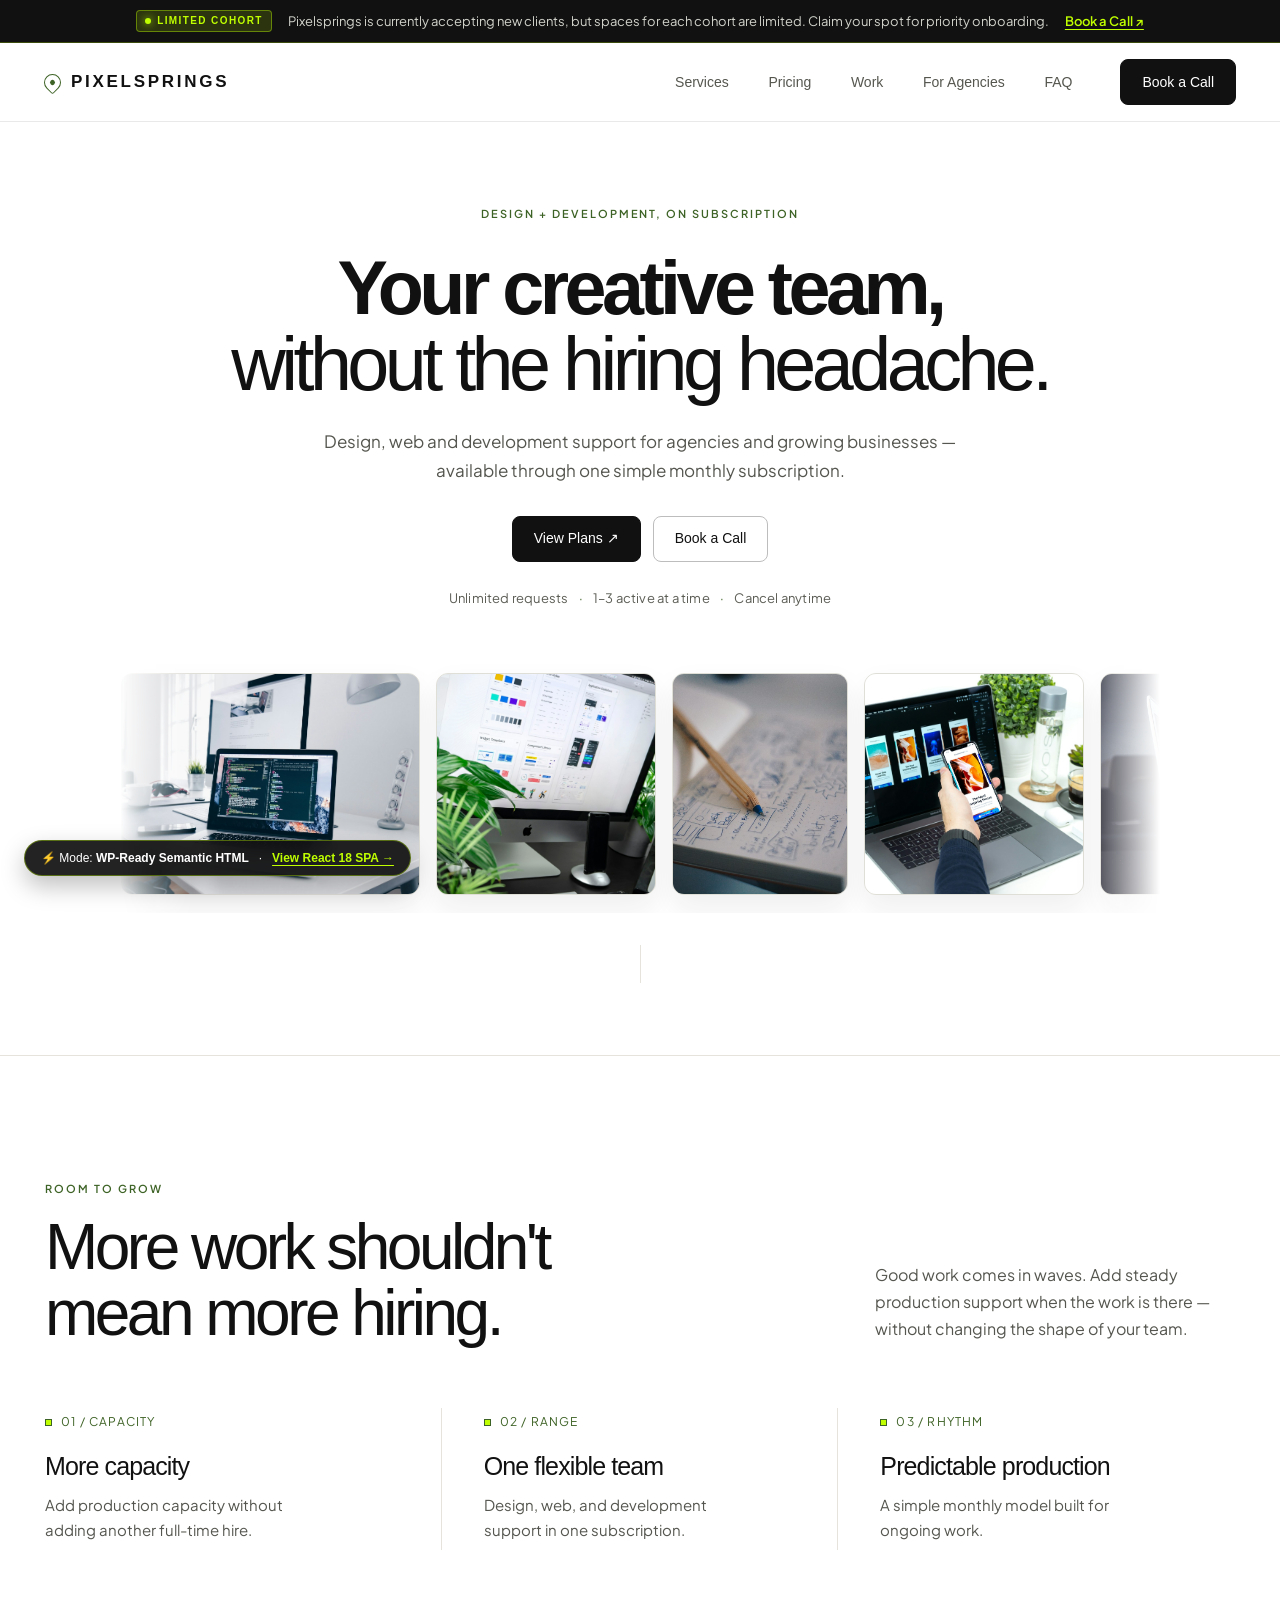
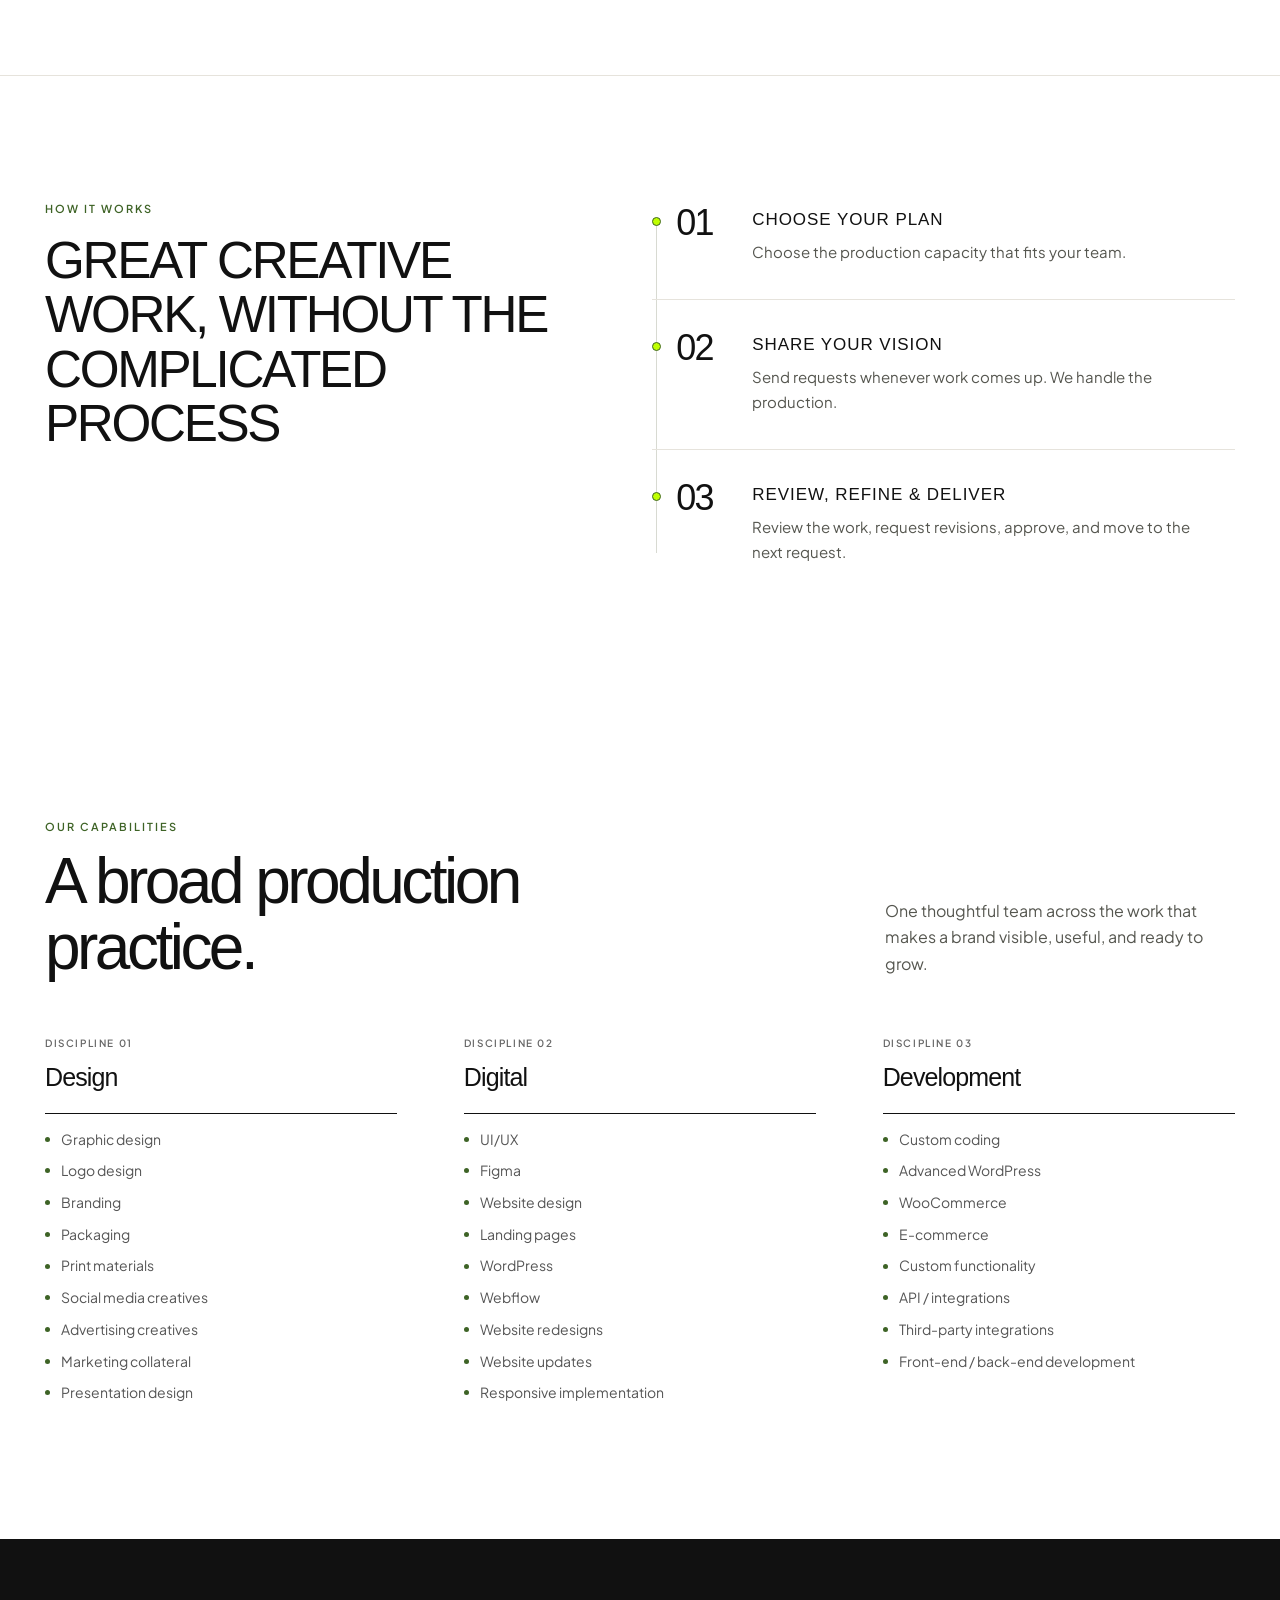
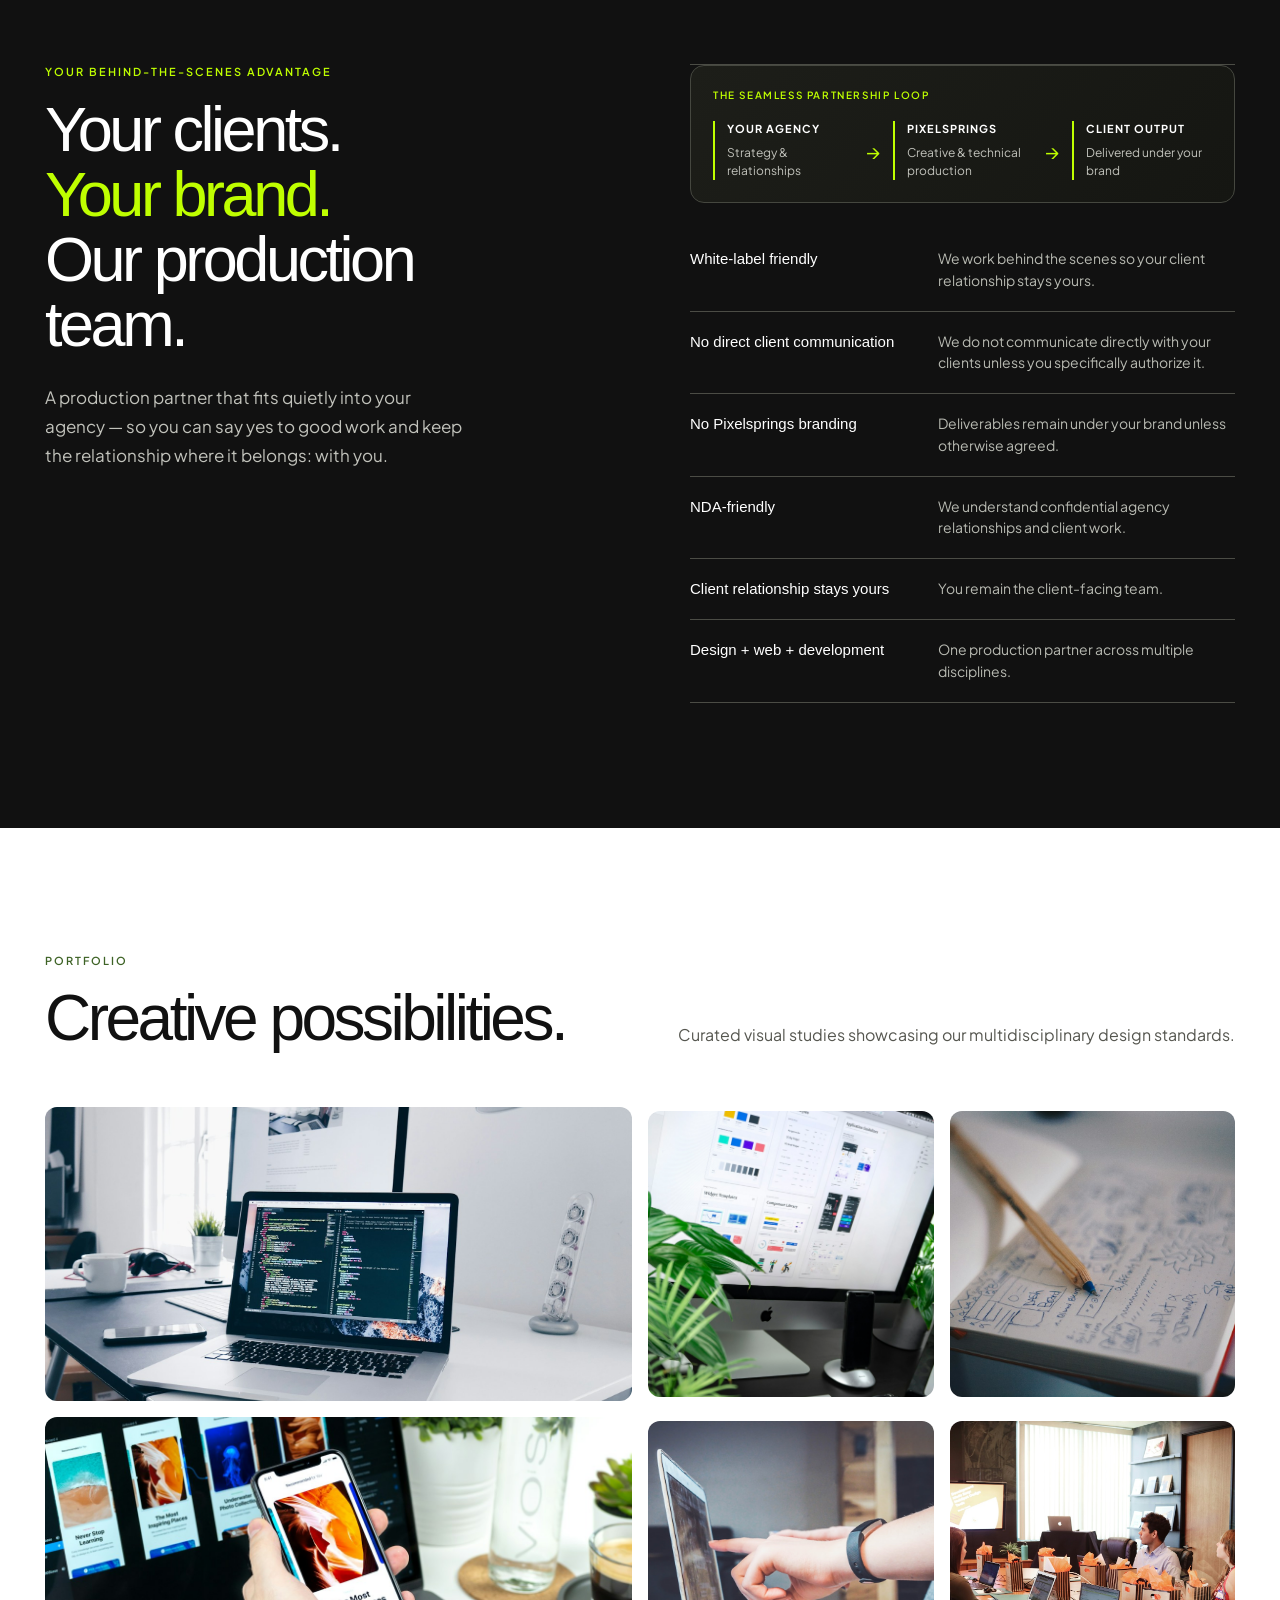
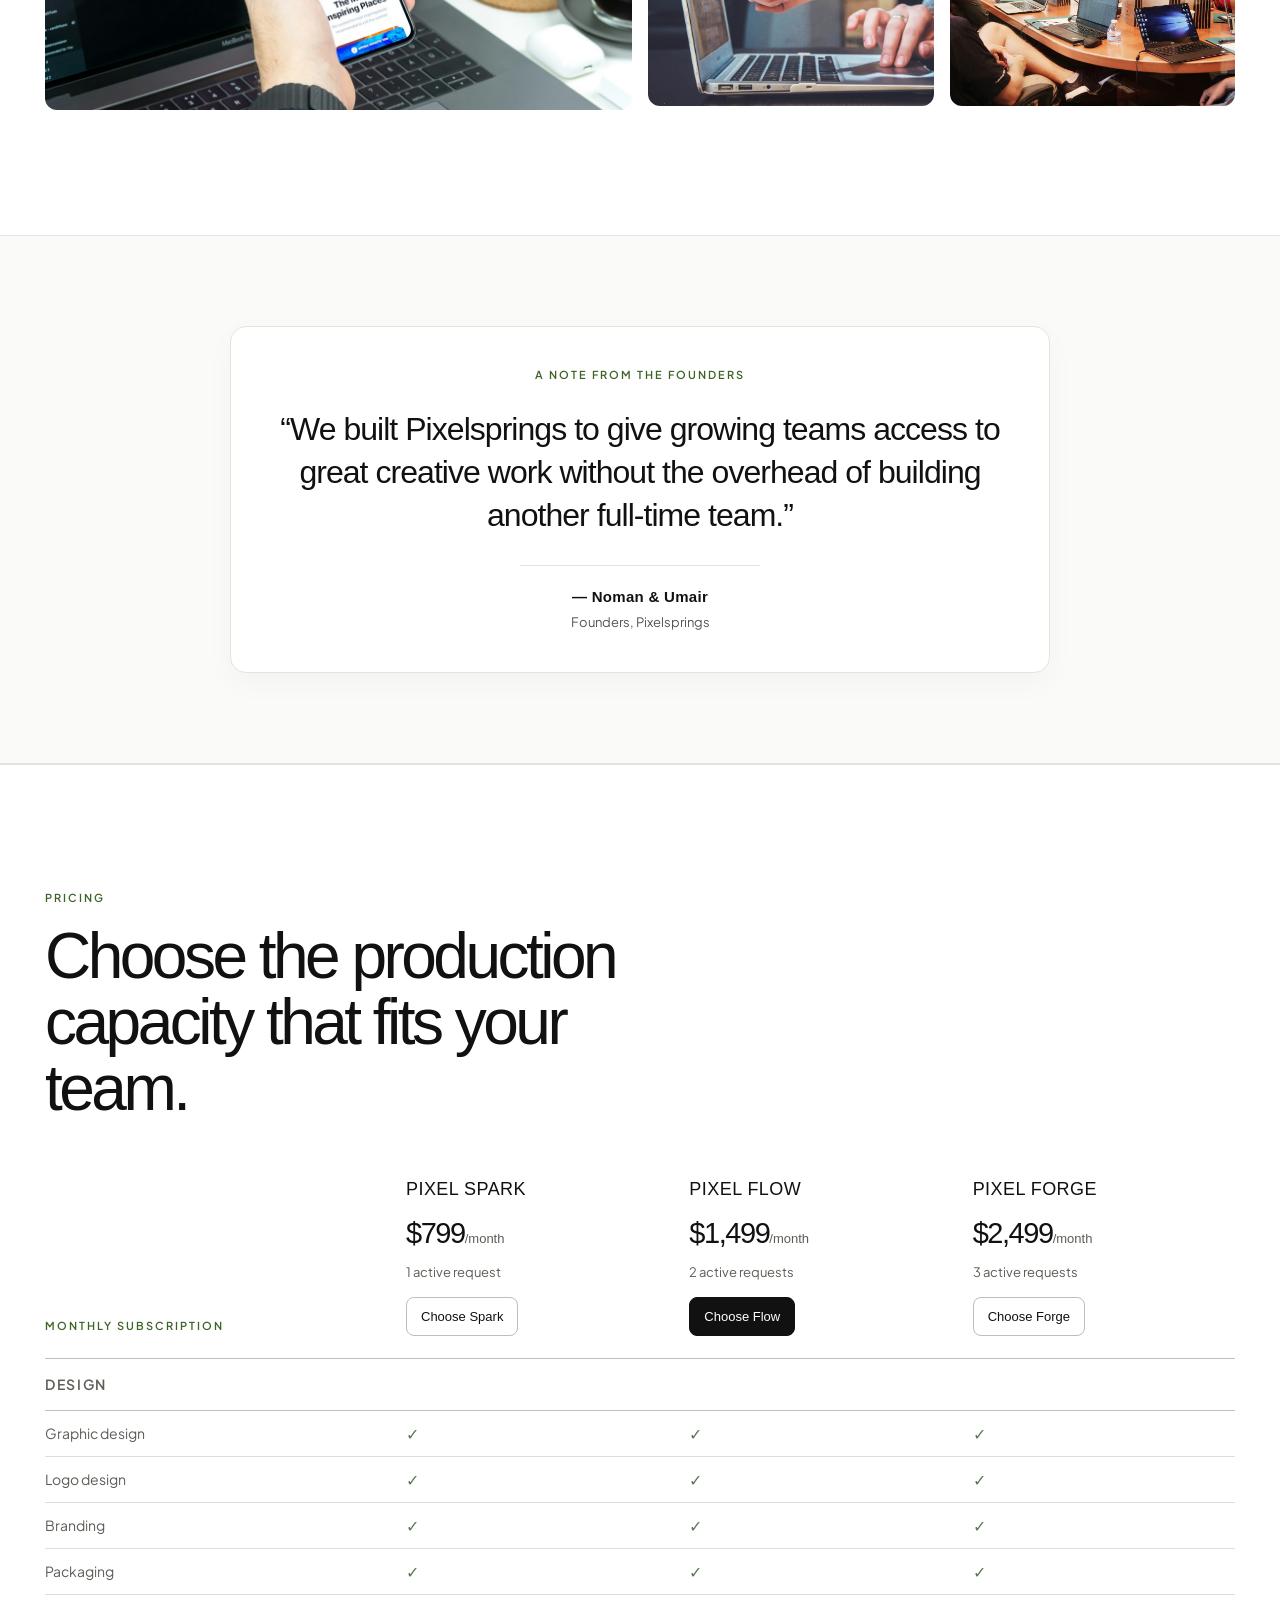
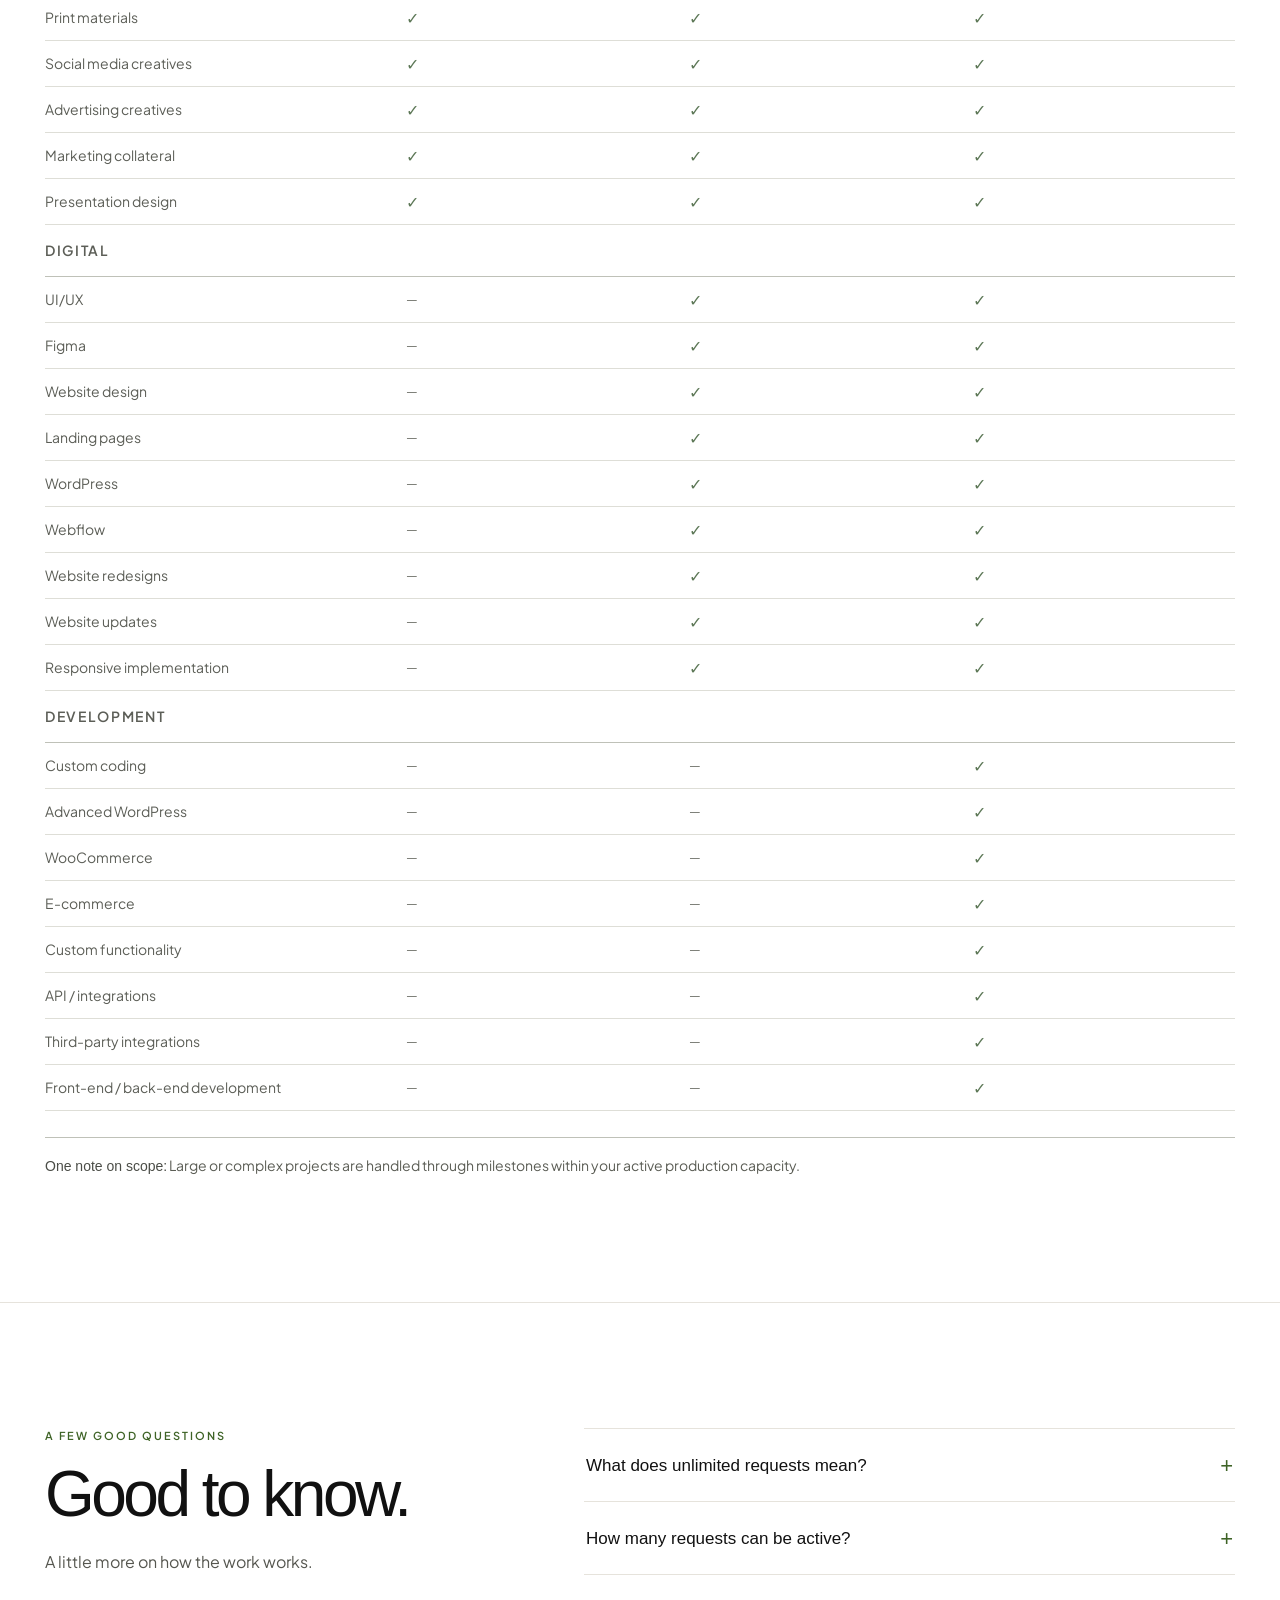
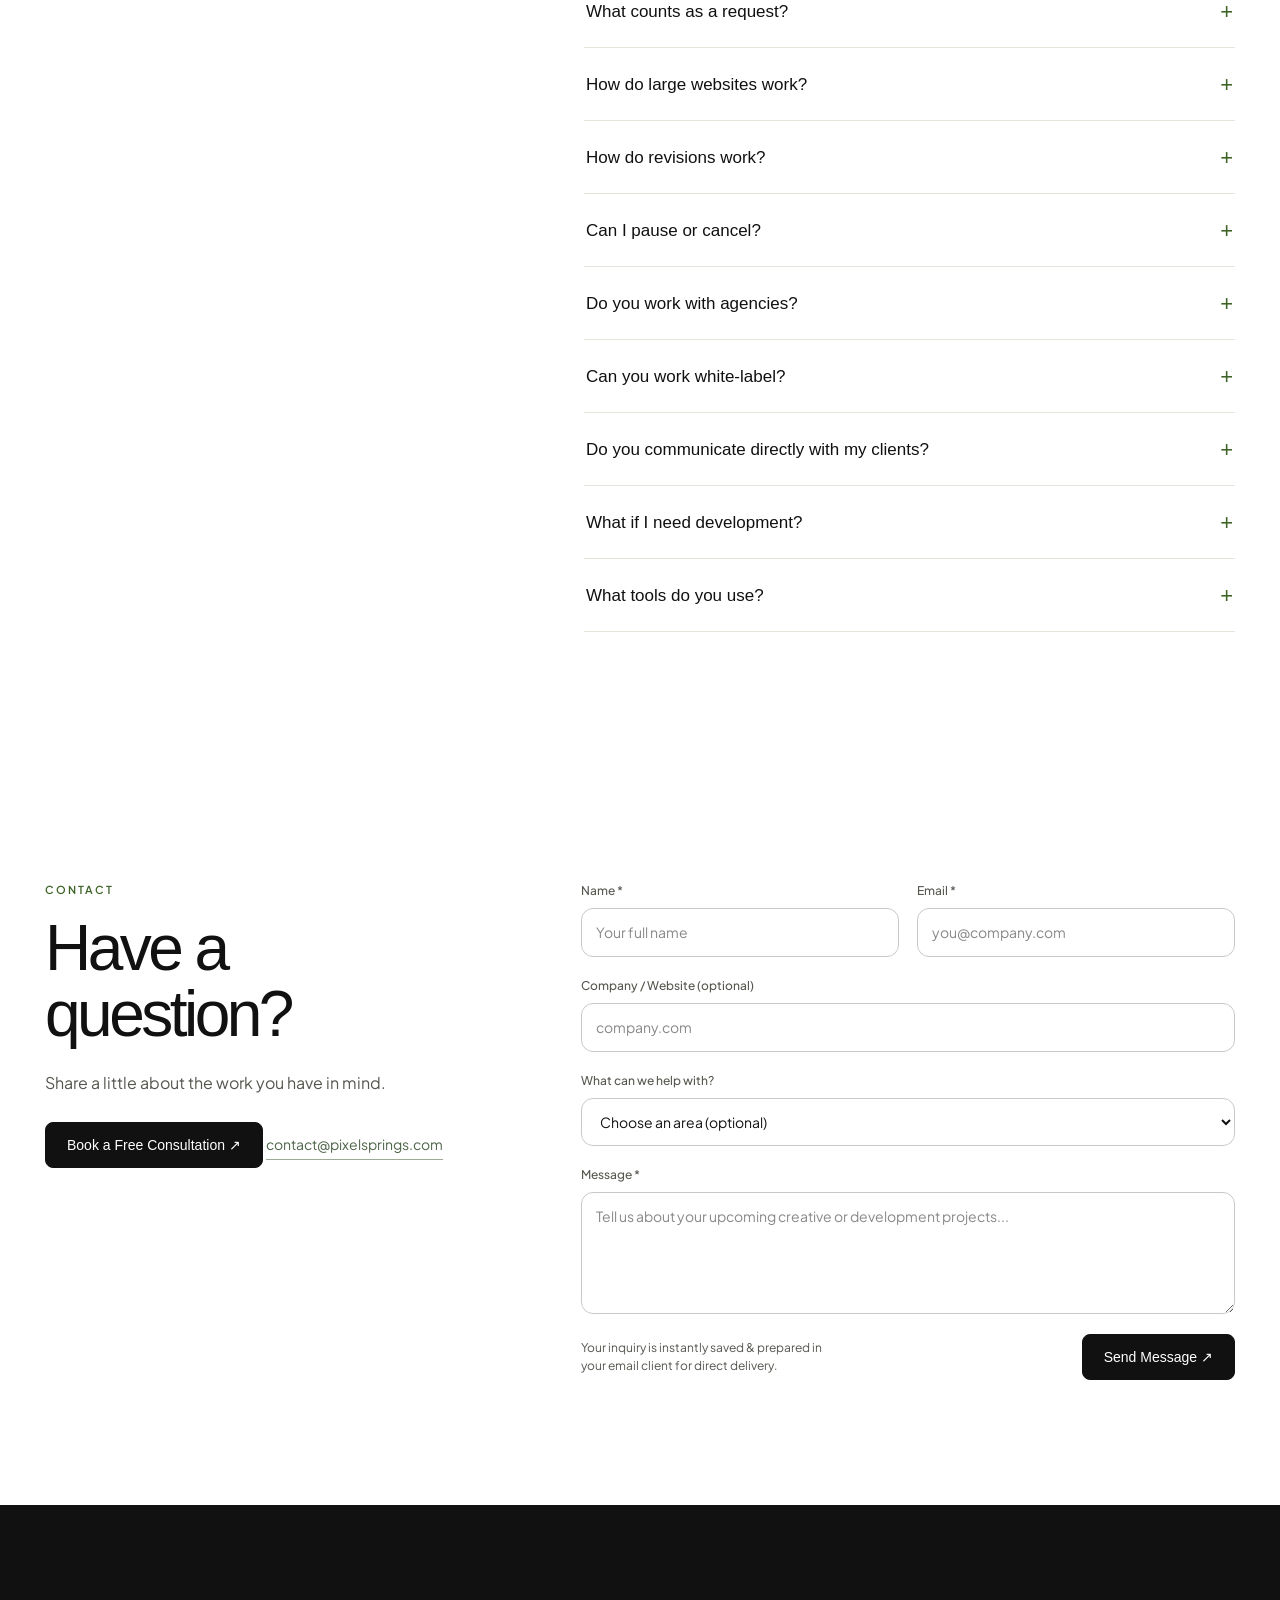
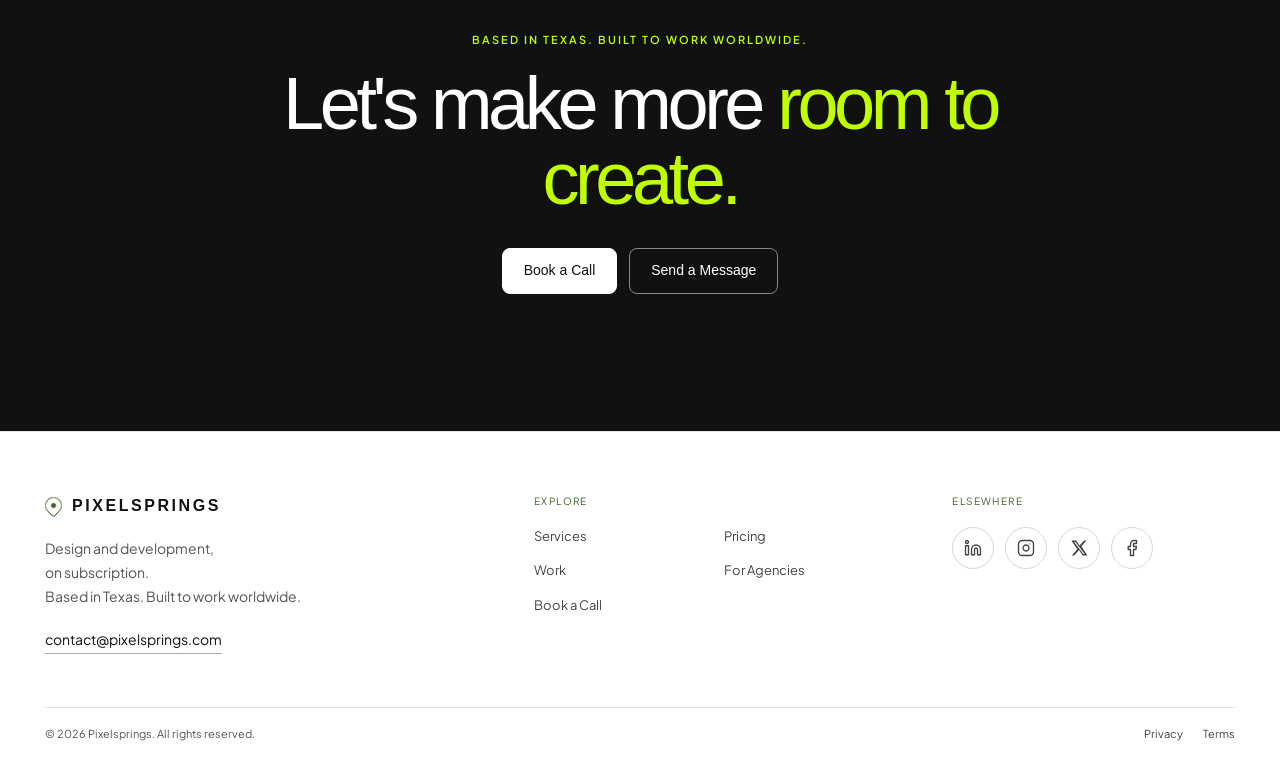
==== index.html @ 332744d8 "Initial commit: Pixelsprings production homepage & WordPress-ready architecture" ====
<!DOCTYPE html>
<html lang="en">
<head>
  <meta charset="UTF-8">
  <meta name="viewport" content="width=device-width, initial-scale=1.0, maximum-scale=1">
  <title>Pixelsprings — Design &amp; Development on Subscription</title>
  <meta name="description" content="Design, web and development support for agencies and growing businesses through one simple monthly subscription. Based in Texas. Built to work worldwide.">
  <meta name="robots" content="index, follow">
  <meta property="og:title" content="Pixelsprings — Design &amp; Development on Subscription">
  <meta property="og:description" content="Design, web and development support for agencies and growing businesses through one simple monthly subscription.">
  <meta property="og:type" content="website">
  <meta name="twitter:card" content="summary_large_image">
  <meta name="twitter:title" content="Pixelsprings — Design &amp; Development on Subscription">
  <meta name="twitter:description" content="Design, web and development support for agencies and growing businesses through one simple monthly subscription.">
  <link rel="icon" type="image/svg+xml" href="./favicon.svg">
  <link rel="preconnect" href="https://api.fontshare.com">
  <link rel="preconnect" href="https://cdn.fontshare.com" crossorigin="">
  <link rel="preconnect" href="https://fonts.googleapis.com">
  <link rel="preconnect" href="https://fonts.gstatic.com" crossorigin="">
  <link href="https://api.fontshare.com/v2/css?f[]=satoshi@400,500,600,700&amp;display=swap" rel="stylesheet">
  <link href="https://fonts.googleapis.com/css2?family=Plus+Jakarta+Sans:wght@400;500;600;700&amp;display=swap" rel="stylesheet">
  <link rel="stylesheet" href="./assets/index-CZJyEekO.css">
  <link rel="stylesheet" href="./assets/custom.css">
</head>
<body>
  <div id="top">
    <!-- Top Cohort Announcement Banner from PDF Brief -->
    <div class="top-announcement-bar" role="region" aria-label="Cohort Availability">
      <div class="announcement-inner">
        <span class="announcement-badge">LIMITED COHORT</span>
        <span class="announcement-text">Pixelsprings is currently accepting new clients, but spaces for each cohort are limited. Claim your spot for priority onboarding.</span>
        <a class="announcement-cta" href="mailto:contact@pixelsprings.com?subject=Priority%20Cohort%20Onboarding">Book a Call ↗</a>
      </div>
    </div>

    <a class="skip-link" href="#main">Skip to content</a>

    <header class="site-header">
      <div class="header-inner">
        <a class="wordmark" href="#top" aria-label="Pixelsprings — back to top" data-testid="link-brand">
          <span class="brand-mark" aria-hidden="true"></span>PIXELSPRINGS
        </a>
        <nav class="nav-links" aria-label="Main navigation">
          <a href="#services" data-testid="link-nav-services">Services</a>
          <a href="#pricing" data-testid="link-nav-pricing">Pricing</a>
          <a href="#work" data-testid="link-nav-work">Work</a>
          <a href="#agencies" data-testid="link-nav-for-agencies">For Agencies</a>
          <a href="#faq" data-testid="link-nav-faq">FAQ</a>
        </nav>
        <a class="nav-cta" href="mailto:contact@pixelsprings.com?subject=Book%20a%20call" data-testid="link-book-call-nav">Book a Call</a>
        <button class="mobile-toggle" id="mobileMenuToggle" type="button" aria-label="Open navigation menu" aria-expanded="false" aria-controls="mobile-navigation" data-testid="button-mobile-menu">☰</button>
      </div>
      <nav id="mobile-navigation" class="mobile-panel" aria-label="Mobile navigation" style="display: none;">
        <a href="#services">Services</a>
        <a href="#pricing">Pricing</a>
        <a href="#work">Work</a>
        <a href="#agencies">For Agencies</a>
        <a href="#faq">FAQ</a>
        <a class="button button-dark" href="mailto:contact@pixelsprings.com?subject=Book%20a%20call">Book a Call</a>
      </nav>
    </header>

    <main id="main">
      <!-- HERO -->
      <section class="hero" aria-labelledby="hero-title">
        <div class="hero-inner">
          <div class="eyebrow">Design + development, on subscription</div>
          <h1 id="hero-title">Your creative team,<br><span>without the hiring headache.</span></h1>
          <p class="hero-copy">Design, web and development support for agencies and growing businesses — available through one simple monthly subscription.</p>
          <div class="hero-actions">
            <a class="button button-dark" href="#pricing" data-testid="link-view-plans">View Plans <span aria-hidden="true">&nbsp;↗</span></a>
            <a class="button button-light" href="mailto:contact@pixelsprings.com?subject=Book%20a%20call" data-testid="link-book-call-hero">Book a Call</a>
          </div>
          <p class="hero-note">Unlimited requests <span aria-hidden="true">·</span> 1–3 active at a time <span aria-hidden="true">·</span> Cancel anytime</p>

          <!-- Hero Marquee -->
          <div class="hero-board" role="img" aria-label="Moving strip of Pixelsprings design and development work" data-testid="visual-hero-board">
            <div class="hero-marquee" aria-hidden="true">
              <div class="hero-track">
                <!-- Group 1 -->
                <div class="hero-track-group">
                  <div class="hero-tile hero-tile-1"><img alt="Studio workspace" src="./images/portfolio/work-01.jpg"></div>
                  <div class="hero-tile hero-tile-2"><img alt="Design system" src="./images/portfolio/work-02.jpg"></div>
                  <div class="hero-tile hero-tile-3"><img alt="Interface sketchbook" src="./images/portfolio/work-03.jpg"></div>
                  <div class="hero-tile hero-tile-4"><img alt="Responsive website" src="./images/portfolio/work-04.jpg"></div>
                  <div class="hero-tile hero-tile-5"><img alt="Team sprint review" src="./images/portfolio/work-05.jpg"></div>
                  <div class="hero-tile hero-tile-6"><img alt="Creative strategy" src="./images/portfolio/work-06.jpg"></div>
                </div>
                <!-- Group 2 (Infinite loop duplicate) -->
                <div class="hero-track-group">
                  <div class="hero-tile hero-tile-1"><img alt="Studio workspace" src="./images/portfolio/work-01.jpg"></div>
                  <div class="hero-tile hero-tile-2"><img alt="Design system" src="./images/portfolio/work-02.jpg"></div>
                  <div class="hero-tile hero-tile-3"><img alt="Interface sketchbook" src="./images/portfolio/work-03.jpg"></div>
                  <div class="hero-tile hero-tile-4"><img alt="Responsive website" src="./images/portfolio/work-04.jpg"></div>
                  <div class="hero-tile hero-tile-5"><img alt="Team sprint review" src="./images/portfolio/work-05.jpg"></div>
                  <div class="hero-tile hero-tile-6"><img alt="Creative strategy" src="./images/portfolio/work-06.jpg"></div>
                </div>
              </div>
            </div>
          </div>
          <div class="hero-rule" aria-hidden="true"></div>
        </div>
      </section>

      <!-- ROOM TO GROW -->
      <section class="section growth" id="services" aria-labelledby="growth-title">
        <div class="wrap">
          <div class="section-top">
            <div>
              <div class="eyebrow">Room to grow</div>
              <h2 id="growth-title">More work shouldn't<br>mean more hiring.</h2>
            </div>
            <p class="section-intro">Good work comes in waves. Add steady production support when the work is there — without changing the shape of your team.</p>
          </div>
          <div class="growth-points">
            <article class="growth-point">
              <span class="index">01 / CAPACITY</span>
              <h3>More capacity</h3>
              <p>Add production capacity without adding another full-time hire.</p>
            </article>
            <article class="growth-point">
              <span class="index">02 / RANGE</span>
              <h3>One flexible team</h3>
              <p>Design, web, and development support in one subscription.</p>
            </article>
            <article class="growth-point">
              <span class="index">03 / RHYTHM</span>
              <h3>Predictable production</h3>
              <p>A simple monthly model built for ongoing work.</p>
            </article>
          </div>
        </div>
      </section>

      <!-- HOW IT WORKS -->
      <section class="section" aria-labelledby="rhythm-title">
        <div class="wrap rhythm">
          <div class="section-top">
            <div class="eyebrow">How it works</div>
            <h2 id="rhythm-title">GREAT CREATIVE<br>WORK, WITHOUT THE<br>COMPLICATED PROCESS</h2>
          </div>
          <div class="timeline" data-testid="production-timeline">
            <article class="step" data-testid="step-production-01">
              <div class="step-num">01</div>
              <div>
                <h3>CHOOSE YOUR PLAN</h3>
                <p>Choose the production capacity that fits your team.</p>
              </div>
            </article>
            <article class="step" data-testid="step-production-02">
              <div class="step-num">02</div>
              <div>
                <h3>SHARE YOUR VISION</h3>
                <p>Send requests whenever work comes up. We handle the production.</p>
              </div>
            </article>
            <article class="step" data-testid="step-production-03">
              <div class="step-num">03</div>
              <div>
                <h3>REVIEW, REFINE &amp; DELIVER</h3>
                <p>Review the work, request revisions, approve, and move to the next request.</p>
              </div>
            </article>
          </div>
        </div>
      </section>

      <!-- CAPABILITIES -->
      <section class="section capabilities" id="capabilities" aria-labelledby="capabilities-title">
        <div class="wrap">
          <div class="cap-intro">
            <div>
              <div class="eyebrow">Our capabilities</div>
              <h2 id="capabilities-title">A broad production<br>practice.</h2>
            </div>
            <p>One thoughtful team across the work that makes a brand visible, useful, and ready to grow.</p>
          </div>
          <div class="cap-list">
            <article class="capability" data-testid="capability-design">
              <div class="cap-label">Discipline 01</div>
              <h3>Design</h3>
              <ul>
                <li>Graphic design</li>
                <li>Logo design</li>
                <li>Branding</li>
                <li>Packaging</li>
                <li>Print materials</li>
                <li>Social media creatives</li>
                <li>Advertising creatives</li>
                <li>Marketing collateral</li>
                <li>Presentation design</li>
              </ul>
            </article>
            <article class="capability" data-testid="capability-digital">
              <div class="cap-label">Discipline 02</div>
              <h3>Digital</h3>
              <ul>
                <li>UI/UX</li>
                <li>Figma</li>
                <li>Website design</li>
                <li>Landing pages</li>
                <li>WordPress</li>
                <li>Webflow</li>
                <li>Website redesigns</li>
                <li>Website updates</li>
                <li>Responsive implementation</li>
              </ul>
            </article>
            <article class="capability" data-testid="capability-development">
              <div class="cap-label">Discipline 03</div>
              <h3>Development</h3>
              <ul>
                <li>Custom coding</li>
                <li>Advanced WordPress</li>
                <li>WooCommerce</li>
                <li>E-commerce</li>
                <li>Custom functionality</li>
                <li>API / integrations</li>
                <li>Third-party integrations</li>
                <li>Front-end / back-end development</li>
              </ul>
            </article>
          </div>
        </div>
      </section>

      <!-- FOR AGENCIES -->
      <section class="section agency" id="agencies" aria-labelledby="agency-title">
        <div class="wrap agency-grid">
          <div>
            <div class="eyebrow">Your behind-the-scenes advantage</div>
            <h2 id="agency-title">Your clients.<br><em>Your brand.</em><br>Our production team.</h2>
            <p class="agency-lede">A production partner that fits quietly into your agency — so you can say yes to good work and keep the relationship where it belongs: with you.</p>
          </div>
          <div class="agency-list">
            <div class="partnership-loop" aria-label="The seamless partnership loop">
              <div class="loop-kicker">THE SEAMLESS PARTNERSHIP LOOP</div>
              <div class="loop-flow">
                <div><b>YOUR AGENCY</b><span>Strategy &amp; relationships</span></div>
                <i aria-hidden="true">→</i>
                <div><b>PIXELSPRINGS</b><span>Creative &amp; technical production</span></div>
                <i aria-hidden="true">→</i>
                <div><b>CLIENT OUTPUT</b><span>Delivered under your brand</span></div>
              </div>
            </div>
            <article class="agency-item">
              <h3>White-label friendly</h3>
              <p>We work behind the scenes so your client relationship stays yours.</p>
            </article>
            <article class="agency-item">
              <h3>No direct client communication</h3>
              <p>We do not communicate directly with your clients unless you specifically authorize it.</p>
            </article>
            <article class="agency-item">
              <h3>No Pixelsprings branding</h3>
              <p>Deliverables remain under your brand unless otherwise agreed.</p>
            </article>
            <article class="agency-item">
              <h3>NDA-friendly</h3>
              <p>We understand confidential agency relationships and client work.</p>
            </article>
            <article class="agency-item">
              <h3>Client relationship stays yours</h3>
              <p>You remain the client-facing team.</p>
            </article>
            <article class="agency-item">
              <h3>Design + web + development</h3>
              <p>One production partner across multiple disciplines.</p>
            </article>
          </div>
        </div>
      </section>

      <!-- PORTFOLIO -->
      <section class="section work" id="work" aria-labelledby="work-title">
        <div class="wrap">
          <div class="work-header">
            <div>
              <div class="eyebrow">Portfolio</div>
              <h2 id="work-title">Creative possibilities.</h2>
            </div>
            <p>Curated visual studies showcasing our multidisciplinary design standards.</p>
          </div>
          <div class="gallery" data-testid="gallery-projects">
            <button class="project" type="button" aria-label="View image 1: Creative studio environment" data-index="0" data-testid="button-project-1">
              <div class="project-art"><img alt="Laptop and code on a bright design studio desk." loading="lazy" src="./images/portfolio/work-01.jpg"></div>
            </button>
            <button class="project" type="button" aria-label="View image 2: Design system architecture" data-index="1" data-testid="button-project-2">
              <div class="project-art"><img alt="A digital design system displayed on a desktop screen." loading="lazy" src="./images/portfolio/work-02.jpg"></div>
            </button>
            <button class="project" type="button" aria-label="View image 3: Interface design sketchbook" data-index="2" data-testid="button-project-3">
              <div class="project-art"><img alt="Open sketchbook with early interface notes." loading="lazy" src="./images/portfolio/work-03.jpg"></div>
            </button>
            <button class="project" type="button" aria-label="View image 4: Multi-screen responsive layout" data-index="3" data-testid="button-project-4">
              <div class="project-art"><img alt="Responsive website design viewed across laptop and phone." loading="lazy" src="./images/portfolio/work-04.jpg"></div>
            </button>
            <button class="project" type="button" aria-label="View image 5: Product review session" data-index="4" data-testid="button-project-5">
              <div class="project-art"><img alt="A team reviewing a digital project together." loading="lazy" src="./images/portfolio/work-05.jpg"></div>
            </button>
            <button class="project" type="button" aria-label="View image 6: Creative leadership meeting" data-index="5" data-testid="button-project-6">
              <div class="project-art"><img alt="A creative team meeting around a conference table." loading="lazy" src="./images/portfolio/work-06.jpg"></div>
            </button>
          </div>
        </div>
      </section>

      <!-- LIGHTBOX MODAL -->
      <div id="projectLightbox" class="project-lightbox" style="display: none;" role="presentation" data-testid="lightbox-project">
        <div class="lightbox-inner" role="dialog" aria-modal="true" aria-label="Portfolio image preview">
          <button id="lightboxClose" class="lightbox-close" type="button" aria-label="Close project preview" data-testid="button-close-lightbox">×</button>
          <div class="project-art">
            <img id="lightboxImg" alt="" src="">
          </div>
          <button id="lightboxPrev" class="lightbox-nav-btn lightbox-prev" type="button" aria-label="Previous image">‹</button>
          <button id="lightboxNext" class="lightbox-nav-btn lightbox-next" type="button" aria-label="Next image">›</button>
          <div id="lightboxCaption" class="lightbox-caption"></div>
        </div>
      </div>

      <!-- FOUNDER NOTE (Prompt Item 9) -->
      <section class="section founder-note" aria-labelledby="founder-title">
        <div class="wrap">
          <div class="founder-card">
            <div class="eyebrow">A Note from the Founders</div>
            <blockquote id="founder-title">
              “We built Pixelsprings to give growing teams access to great creative work without the overhead of building another full-time team.”
            </blockquote>
            <div class="founder-byline">
              <strong>— Noman &amp; Umair</strong>
              <span>Founders, Pixelsprings</span>
            </div>
          </div>
        </div>
      </section>

      <!-- PRICING -->
      <section class="section pricing" id="pricing" aria-labelledby="pricing-title">
        <div class="wrap">
          <div class="pricing-heading">
            <div class="eyebrow">Pricing</div>
            <h2 id="pricing-title">Choose the production capacity that fits your team.</h2>
          </div>
          <div class="pricing-scroll" role="region" aria-label="Pricing comparison; scroll horizontally to compare all plans" tabindex="0" data-testid="pricing-comparison">
            <div class="price-table">
              <div class="price-head">
                <div class="price-plan"><span class="eyebrow">Monthly subscription</span></div>
                <div class="price-plan">
                  <h3>PIXEL SPARK</h3>
                  <div class="price">$799<small>/month</small></div>
                  <p>1 active request</p>
                  <a class="button button-light" href="mailto:contact@pixelsprings.com?subject=Pixel%20Spark%20plan" data-testid="link-plan-1">Choose Spark</a>
                </div>
                <div class="price-plan featured">
                  <h3>PIXEL FLOW</h3>
                  <div class="price">$1,499<small>/month</small></div>
                  <p>2 active requests</p>
                  <a class="button button-dark" href="mailto:contact@pixelsprings.com?subject=Pixel%20Flow%20plan" data-testid="link-plan-2">Choose Flow</a>
                </div>
                <div class="price-plan">
                  <h3>PIXEL FORGE</h3>
                  <div class="price">$2,499<small>/month</small></div>
                  <p>3 active requests</p>
                  <a class="button button-light" href="mailto:contact@pixelsprings.com?subject=Pixel%20Forge%20plan" data-testid="link-plan-3">Choose Forge</a>
                </div>
              </div>

              <!-- DESIGN CATEGORY -->
              <div>
                <div class="price-row category"><span>DESIGN</span><span></span><span></span><span></span></div>
                <div class="price-row" data-testid="row-feature-design-1"><span>Graphic design</span><span class="yes" aria-label="Included">✓</span><span class="yes" aria-label="Included">✓</span><span class="yes" aria-label="Included">✓</span></div>
                <div class="price-row" data-testid="row-feature-design-2"><span>Logo design</span><span class="yes" aria-label="Included">✓</span><span class="yes" aria-label="Included">✓</span><span class="yes" aria-label="Included">✓</span></div>
                <div class="price-row" data-testid="row-feature-design-3"><span>Branding</span><span class="yes" aria-label="Included">✓</span><span class="yes" aria-label="Included">✓</span><span class="yes" aria-label="Included">✓</span></div>
                <div class="price-row" data-testid="row-feature-design-4"><span>Packaging</span><span class="yes" aria-label="Included">✓</span><span class="yes" aria-label="Included">✓</span><span class="yes" aria-label="Included">✓</span></div>
                <div class="price-row" data-testid="row-feature-design-5"><span>Print materials</span><span class="yes" aria-label="Included">✓</span><span class="yes" aria-label="Included">✓</span><span class="yes" aria-label="Included">✓</span></div>
                <div class="price-row" data-testid="row-feature-design-6"><span>Social media creatives</span><span class="yes" aria-label="Included">✓</span><span class="yes" aria-label="Included">✓</span><span class="yes" aria-label="Included">✓</span></div>
                <div class="price-row" data-testid="row-feature-design-7"><span>Advertising creatives</span><span class="yes" aria-label="Included">✓</span><span class="yes" aria-label="Included">✓</span><span class="yes" aria-label="Included">✓</span></div>
                <div class="price-row" data-testid="row-feature-design-8"><span>Marketing collateral</span><span class="yes" aria-label="Included">✓</span><span class="yes" aria-label="Included">✓</span><span class="yes" aria-label="Included">✓</span></div>
                <div class="price-row" data-testid="row-feature-design-9"><span>Presentation design</span><span class="yes" aria-label="Included">✓</span><span class="yes" aria-label="Included">✓</span><span class="yes" aria-label="Included">✓</span></div>
              </div>

              <!-- DIGITAL CATEGORY -->
              <div>
                <div class="price-row category"><span>DIGITAL</span><span></span><span></span><span></span></div>
                <div class="price-row" data-testid="row-feature-digital-1"><span>UI/UX</span><span class="not-yet" aria-label="Not included">—</span><span class="yes" aria-label="Included">✓</span><span class="yes" aria-label="Included">✓</span></div>
                <div class="price-row" data-testid="row-feature-digital-2"><span>Figma</span><span class="not-yet" aria-label="Not included">—</span><span class="yes" aria-label="Included">✓</span><span class="yes" aria-label="Included">✓</span></div>
                <div class="price-row" data-testid="row-feature-digital-3"><span>Website design</span><span class="not-yet" aria-label="Not included">—</span><span class="yes" aria-label="Included">✓</span><span class="yes" aria-label="Included">✓</span></div>
                <div class="price-row" data-testid="row-feature-digital-4"><span>Landing pages</span><span class="not-yet" aria-label="Not included">—</span><span class="yes" aria-label="Included">✓</span><span class="yes" aria-label="Included">✓</span></div>
                <div class="price-row" data-testid="row-feature-digital-5"><span>WordPress</span><span class="not-yet" aria-label="Not included">—</span><span class="yes" aria-label="Included">✓</span><span class="yes" aria-label="Included">✓</span></div>
                <div class="price-row" data-testid="row-feature-digital-6"><span>Webflow</span><span class="not-yet" aria-label="Not included">—</span><span class="yes" aria-label="Included">✓</span><span class="yes" aria-label="Included">✓</span></div>
                <div class="price-row" data-testid="row-feature-digital-7"><span>Website redesigns</span><span class="not-yet" aria-label="Not included">—</span><span class="yes" aria-label="Included">✓</span><span class="yes" aria-label="Included">✓</span></div>
                <div class="price-row" data-testid="row-feature-digital-8"><span>Website updates</span><span class="not-yet" aria-label="Not included">—</span><span class="yes" aria-label="Included">✓</span><span class="yes" aria-label="Included">✓</span></div>
                <div class="price-row" data-testid="row-feature-digital-9"><span>Responsive implementation</span><span class="not-yet" aria-label="Not included">—</span><span class="yes" aria-label="Included">✓</span><span class="yes" aria-label="Included">✓</span></div>
              </div>

              <!-- DEVELOPMENT CATEGORY -->
              <div>
                <div class="price-row category"><span>DEVELOPMENT</span><span></span><span></span><span></span></div>
                <div class="price-row" data-testid="row-feature-development-1"><span>Custom coding</span><span class="not-yet" aria-label="Not included">—</span><span class="not-yet" aria-label="Not included">—</span><span class="yes" aria-label="Included">✓</span></div>
                <div class="price-row" data-testid="row-feature-development-2"><span>Advanced WordPress</span><span class="not-yet" aria-label="Not included">—</span><span class="not-yet" aria-label="Not included">—</span><span class="yes" aria-label="Included">✓</span></div>
                <div class="price-row" data-testid="row-feature-development-3"><span>WooCommerce</span><span class="not-yet" aria-label="Not included">—</span><span class="not-yet" aria-label="Not included">—</span><span class="yes" aria-label="Included">✓</span></div>
                <div class="price-row" data-testid="row-feature-development-4"><span>E-commerce</span><span class="not-yet" aria-label="Not included">—</span><span class="not-yet" aria-label="Not included">—</span><span class="yes" aria-label="Included">✓</span></div>
                <div class="price-row" data-testid="row-feature-development-5"><span>Custom functionality</span><span class="not-yet" aria-label="Not included">—</span><span class="not-yet" aria-label="Not included">—</span><span class="yes" aria-label="Included">✓</span></div>
                <div class="price-row" data-testid="row-feature-development-6"><span>API / integrations</span><span class="not-yet" aria-label="Not included">—</span><span class="not-yet" aria-label="Not included">—</span><span class="yes" aria-label="Included">✓</span></div>
                <div class="price-row" data-testid="row-feature-development-7"><span>Third-party integrations</span><span class="not-yet" aria-label="Not included">—</span><span class="not-yet" aria-label="Not included">—</span><span class="yes" aria-label="Included">✓</span></div>
                <div class="price-row" data-testid="row-feature-development-8"><span>Front-end / back-end development</span><span class="not-yet" aria-label="Not included">—</span><span class="not-yet" aria-label="Not included">—</span><span class="yes" aria-label="Included">✓</span></div>
              </div>
            </div>
          </div>
          <p class="pricing-scroll-hint">Swipe to compare all three plans <span aria-hidden="true">→</span></p>
          <p class="pricing-note"><strong>One note on scope:</strong> Large or complex projects are handled through milestones within your active production capacity.</p>
        </div>
      </section>

      <!-- FAQ -->
      <section class="section" id="faq" aria-labelledby="faq-title">
        <div class="wrap faq">
          <div class="faq-title">
            <div class="eyebrow">A few good questions</div>
            <h2 id="faq-title">Good to know.</h2>
            <p>A little more on how the work works.</p>
          </div>
          <div class="faq-list" data-testid="faq-accordion">
            <div class="faq-item">
              <h3 style="margin: 0px;">
                <button class="faq-question" id="faq-trigger-0" type="button" aria-expanded="false" aria-controls="faq-answer-0" data-testid="button-faq-1">
                  <span>What does unlimited requests mean?</span><span class="faq-icon" aria-hidden="true">+</span>
                </button>
              </h3>
              <div class="faq-answer" id="faq-answer-0" role="region" aria-labelledby="faq-trigger-0" aria-hidden="true">
                <div><p>You can keep adding work to your request queue and prioritize what matters most. Your plan sets how many requests can be active at once.</p></div>
              </div>
            </div>

            <div class="faq-item">
              <h3 style="margin: 0px;">
                <button class="faq-question" id="faq-trigger-1" type="button" aria-expanded="false" aria-controls="faq-answer-1" data-testid="button-faq-2">
                  <span>How many requests can be active?</span><span class="faq-icon" aria-hidden="true">+</span>
                </button>
              </h3>
              <div class="faq-answer" id="faq-answer-1" role="region" aria-labelledby="faq-trigger-1" aria-hidden="true">
                <div><p>Pixel Spark includes one active request, Pixel Flow includes two, and Pixel Forge includes three.</p></div>
              </div>
            </div>

            <div class="faq-item">
              <h3 style="margin: 0px;">
                <button class="faq-question" id="faq-trigger-2" type="button" aria-expanded="false" aria-controls="faq-answer-2" data-testid="button-faq-3">
                  <span>What counts as a request?</span><span class="faq-icon" aria-hidden="true">+</span>
                </button>
              </h3>
              <div class="faq-answer" id="faq-answer-2" role="region" aria-labelledby="faq-trigger-2" aria-hidden="true">
                <div><p>A request is a clearly defined deliverable, such as a design asset, a web page, or a scoped development task. Larger or connected work can be organized into milestones.</p></div>
              </div>
            </div>

            <div class="faq-item">
              <h3 style="margin: 0px;">
                <button class="faq-question" id="faq-trigger-3" type="button" aria-expanded="false" aria-controls="faq-answer-3" data-testid="button-faq-4">
                  <span>How do large websites work?</span><span class="faq-icon" aria-hidden="true">+</span>
                </button>
              </h3>
              <div class="faq-answer" id="faq-answer-3" role="region" aria-labelledby="faq-trigger-3" aria-hidden="true">
                <div><p>Large or complex projects are handled through milestones within your active production capacity.</p></div>
              </div>
            </div>

            <div class="faq-item">
              <h3 style="margin: 0px;">
                <button class="faq-question" id="faq-trigger-4" type="button" aria-expanded="false" aria-controls="faq-answer-4" data-testid="button-faq-5">
                  <span>How do revisions work?</span><span class="faq-icon" aria-hidden="true">+</span>
                </button>
              </h3>
              <div class="faq-answer" id="faq-answer-4" role="region" aria-labelledby="faq-trigger-4" aria-hidden="true">
                <div><p>Review the work, share your feedback, and request revisions within the original scope.</p></div>
              </div>
            </div>

            <div class="faq-item">
              <h3 style="margin: 0px;">
                <button class="faq-question" id="faq-trigger-5" type="button" aria-expanded="false" aria-controls="faq-answer-5" data-testid="button-faq-6">
                  <span>Can I pause or cancel?</span><span class="faq-icon" aria-hidden="true">+</span>
                </button>
              </h3>
              <div class="faq-answer" id="faq-answer-5" role="region" aria-labelledby="faq-trigger-5" aria-hidden="true">
                <div><p>You can cancel anytime. If you are looking to pause rather than cancel, contact us and we can clarify the available options.</p></div>
              </div>
            </div>

            <div class="faq-item">
              <h3 style="margin: 0px;">
                <button class="faq-question" id="faq-trigger-6" type="button" aria-expanded="false" aria-controls="faq-answer-6" data-testid="button-faq-7">
                  <span>Do you work with agencies?</span><span class="faq-icon" aria-hidden="true">+</span>
                </button>
              </h3>
              <div class="faq-answer" id="faq-answer-6" role="region" aria-labelledby="faq-trigger-6" aria-hidden="true">
                <div><p>Yes. Pixelsprings is set up to support agency teams with flexible design, digital, and development production.</p></div>
              </div>
            </div>

            <div class="faq-item">
              <h3 style="margin: 0px;">
                <button class="faq-question" id="faq-trigger-7" type="button" aria-expanded="false" aria-controls="faq-answer-7" data-testid="button-faq-8">
                  <span>Can you work white-label?</span><span class="faq-icon" aria-hidden="true">+</span>
                </button>
              </h3>
              <div class="faq-answer" id="faq-answer-7" role="region" aria-labelledby="faq-trigger-7" aria-hidden="true">
                <div><p>Yes. We work behind the scenes so your client relationship stays yours. Deliverables remain under your brand unless otherwise agreed.</p></div>
              </div>
            </div>

            <div class="faq-item">
              <h3 style="margin: 0px;">
                <button class="faq-question" id="faq-trigger-8" type="button" aria-expanded="false" aria-controls="faq-answer-8" data-testid="button-faq-9">
                  <span>Do you communicate directly with my clients?</span><span class="faq-icon" aria-hidden="true">+</span>
                </button>
              </h3>
              <div class="faq-answer" id="faq-answer-8" role="region" aria-labelledby="faq-trigger-8" aria-hidden="true">
                <div><p>Only when you specifically authorize it. Otherwise, we work with your team behind the scenes.</p></div>
              </div>
            </div>

            <div class="faq-item">
              <h3 style="margin: 0px;">
                <button class="faq-question" id="faq-trigger-9" type="button" aria-expanded="false" aria-controls="faq-answer-9" data-testid="button-faq-10">
                  <span>What if I need development?</span><span class="faq-icon" aria-hidden="true">+</span>
                </button>
              </h3>
              <div class="faq-answer" id="faq-answer-9" role="region" aria-labelledby="faq-trigger-9" aria-hidden="true">
                <div><p>Development is included with Pixel Forge. Pixel Spark and Pixel Flow focus on design and digital services.</p></div>
              </div>
            </div>

            <div class="faq-item">
              <h3 style="margin: 0px;">
                <button class="faq-question" id="faq-trigger-10" type="button" aria-expanded="false" aria-controls="faq-answer-10" data-testid="button-faq-11">
                  <span>What tools do you use?</span><span class="faq-icon" aria-hidden="true">+</span>
                </button>
              </h3>
              <div class="faq-answer" id="faq-answer-10" role="region" aria-labelledby="faq-trigger-10" aria-hidden="true">
                <div><p>The right tools depend on your workflow and project. Tell us what your team already uses and we can confirm the fit before work begins.</p></div>
              </div>
            </div>
          </div>
        </div>
      </section>

      <!-- CONTACT -->
      <section class="section contact" id="contact" aria-labelledby="contact-title">
        <div class="wrap contact-grid">
          <div class="contact-title">
            <div class="eyebrow">Contact</div>
            <h2 id="contact-title">Have a question?</h2>
            <p>Share a little about the work you have in mind.</p>
            <a class="button button-dark consultation-button" href="mailto:contact@pixelsprings.com?subject=Book%20a%20call" data-testid="link-free-consultation">Book a Free Consultation <span aria-hidden="true">&nbsp;↗</span></a>
            <a class="contact-email" href="mailto:contact@pixelsprings.com" data-testid="link-contact-email">contact@pixelsprings.com</a>
          </div>
          <form id="contactForm" class="contact-form" data-testid="form-contact">
            <div class="field">
              <label for="contact-name">Name *</label>
              <input id="contact-name" name="name" autocomplete="name" required="" data-testid="input-contact-name" placeholder="Your full name">
            </div>
            <div class="field">
              <label for="contact-email">Email *</label>
              <input id="contact-email" name="email" autocomplete="email" required="" data-testid="input-contact-email" type="email" placeholder="you@company.com">
            </div>
            <div class="field full">
              <label for="contact-company">Company / Website <span>(optional)</span></label>
              <input id="contact-company" name="company" autocomplete="organization" data-testid="input-contact-company" placeholder="company.com">
            </div>
            <div class="field full">
              <label for="contact-service">What can we help with?</label>
              <select id="contact-service" name="service" data-testid="select-contact-service">
                <option value="" selected="">Choose an area (optional)</option>
                <option value="Design">Design &amp; Visual Identity</option>
                <option value="UI/UX">UI/UX &amp; Figma</option>
                <option value="Website">Website &amp; Landing Pages</option>
                <option value="Development">WordPress &amp; Custom Development</option>
                <option value="Ecommerce">WooCommerce / E-commerce</option>
                <option value="Agency Support">Ongoing Agency Capacity</option>
                <option value="Something Else">Something else</option>
              </select>
            </div>
            <div class="field full">
              <label for="contact-message">Message *</label>
              <textarea id="contact-message" name="message" required="" data-testid="input-contact-message" placeholder="Tell us about your upcoming creative or development projects..."></textarea>
            </div>
            <div class="form-bottom">
              <p class="form-note">Your inquiry is instantly saved &amp; prepared in your email client for direct delivery.</p>
              <button class="button button-dark" type="submit" data-testid="button-send-message">Send Message <span aria-hidden="true">&nbsp;↗</span></button>
            </div>
          </form>
        </div>
      </section>

      <!-- FINAL CTA -->
      <section class="final-cta" aria-labelledby="final-cta-title">
        <div class="eyebrow">Based in Texas. Built to work worldwide.</div>
        <h2 id="final-cta-title">Let's make more <span class="cta-highlight">room to create.</span></h2>
        <div class="final-actions">
          <a class="button button-dark" href="mailto:contact@pixelsprings.com?subject=Book%20a%20call" data-testid="link-book-call-final">Book a Call</a>
          <a class="button button-light" href="#contact" data-testid="link-send-message-final">Send a Message</a>
        </div>
      </section>
    </main>

    <!-- FOOTER -->
    <footer class="site-footer">
      <div class="wrap">
        <div class="footer-main">
          <div class="footer-brand">
            <a class="wordmark" href="#top" aria-label="Pixelsprings — back to top" data-testid="link-footer-brand">
              <span class="brand-mark" aria-hidden="true"></span>PIXELSPRINGS
            </a>
            <p>Design and development,<br>on subscription.<br>Based in Texas. Built to work worldwide.</p>
            <a class="footer-email" href="mailto:contact@pixelsprings.com" data-testid="link-footer-email">contact@pixelsprings.com</a>
          </div>
          <div>
            <div class="footer-label">Explore</div>
            <nav class="footer-nav" aria-label="Footer navigation">
              <a href="#services" data-testid="link-footer-services">Services</a>
              <a href="#pricing" data-testid="link-footer-pricing">Pricing</a>
              <a href="#work" data-testid="link-footer-work">Work</a>
              <a href="#agencies" data-testid="link-footer-agencies">For Agencies</a>
              <a href="mailto:contact@pixelsprings.com?subject=Book%20a%20call" data-testid="link-footer-book-call">Book a Call</a>
            </nav>
          </div>
          <div>
            <div class="footer-label">Elsewhere</div>
            <div class="footer-social">
              <a href="https://www.linkedin.com/" target="_blank" rel="noreferrer" aria-label="LinkedIn (opens in a new tab)" data-testid="link-social-linkedin">
                <svg xmlns="http://www.w3.org/2000/svg" width="24" height="24" viewBox="0 0 24 24" fill="none" stroke="currentColor" stroke-width="2" stroke-linecap="round" stroke-linejoin="round" class="lucide lucide-linkedin" aria-hidden="true"><path d="M16 8a6 6 0 0 1 6 6v7h-4v-7a2 2 0 0 0-2-2 2 2 0 0 0-2 2v7h-4v-7a6 6 0 0 1 6-6z"></path><rect width="4" height="12" x="2" y="9"></rect><circle cx="4" cy="4" r="2"></circle></svg>
              </a>
              <a href="https://www.instagram.com/" target="_blank" rel="noreferrer" aria-label="Instagram (opens in a new tab)" data-testid="link-social-instagram">
                <svg xmlns="http://www.w3.org/2000/svg" width="24" height="24" viewBox="0 0 24 24" fill="none" stroke="currentColor" stroke-width="2" stroke-linecap="round" stroke-linejoin="round" class="lucide lucide-instagram" aria-hidden="true"><rect width="20" height="20" x="2" y="2" rx="5" ry="5"></rect><path d="M16 11.37A4 4 0 1 1 12.63 8 4 4 0 0 1 16 11.37z"></path><line x1="17.5" x2="17.51" y1="6.5" y2="6.5"></line></svg>
              </a>
              <a href="https://x.com/" target="_blank" rel="noreferrer" aria-label="X (opens in a new tab)" data-testid="link-social-x">
                <svg viewBox="0 0 24 24" aria-hidden="true"><path d="M18.9 2H22l-6.8 7.8L23.2 22h-6.3L12 14.6 5.6 22H2.4l7.3-8.4L1.8 2h6.4l4.5 6.8L18.9 2Zm-1.1 18h1.7L7.3 3.9H5.5L17.8 20Z"></path></svg>
              </a>
              <a href="https://www.facebook.com/" target="_blank" rel="noreferrer" aria-label="Facebook (opens in a new tab)" data-testid="link-social-facebook">
                <svg xmlns="http://www.w3.org/2000/svg" width="24" height="24" viewBox="0 0 24 24" fill="none" stroke="currentColor" stroke-width="2" stroke-linecap="round" stroke-linejoin="round" class="lucide lucide-facebook" aria-hidden="true"><path d="M18 2h-3a5 5 0 0 0-5 5v3H7v4h3v8h4v-8h3l1-4h-4V7a1 1 0 0 1 1-1h3z"></path></svg>
              </a>
            </div>
          </div>
        </div>
        <div class="footer-bottom">
          <span>© 2026 Pixelsprings. All rights reserved.</span>
          <div class="footer-legal">
            <a href="mailto:contact@pixelsprings.com?subject=Privacy%20enquiry" data-testid="link-footer-privacy">Privacy</a>
            <a href="mailto:contact@pixelsprings.com?subject=Terms%20enquiry" data-testid="link-footer-terms">Terms</a>
          </div>
        </div>
      </div>
    </footer>
  </div>

  <!-- Toast Container -->
  <div id="toastContainer" class="toast-container"></div>

  <!-- Dual-Architecture Switcher Pill -->
  <div class="version-switcher" role="status">
    <span>⚡ Mode: <strong>WP-Ready Semantic HTML</strong></span>
    <span>·</span>
    <a href="./react-spa.html" title="View the original Vite + React 18 SPA bundle">View React 18 SPA →</a>
  </div>

  <!-- Client-Side Vanilla JS Interaction Engine -->
  <script>
    (function () {
      'use strict';

      // 1. Mobile Menu Toggle
      const menuBtn = document.getElementById('mobileMenuToggle');
      const mobileNav = document.getElementById('mobile-navigation');
      if (menuBtn && mobileNav) {
        menuBtn.addEventListener('click', function () {
          const isOpen = mobileNav.style.display !== 'none';
          mobileNav.style.display = isOpen ? 'none' : 'flex';
          menuBtn.textContent = isOpen ? '☰' : '×';
          menuBtn.setAttribute('aria-expanded', !isOpen);
        });
        mobileNav.querySelectorAll('a').forEach(function (link) {
          link.addEventListener('click', function () {
            mobileNav.style.display = 'none';
            menuBtn.textContent = '☰';
            menuBtn.setAttribute('aria-expanded', 'false');
          });
        });
      }

      // 2. FAQ Accordion
      const faqButtons = document.querySelectorAll('.faq-question');
      faqButtons.forEach(function (btn, index) {
        btn.addEventListener('click', function () {
          const isExpanded = btn.getAttribute('aria-expanded') === 'true';
          const answer = document.getElementById('faq-answer-' + index);
          
          // Collapse all
          faqButtons.forEach(function (otherBtn, otherIndex) {
            otherBtn.setAttribute('aria-expanded', 'false');
            const otherAnswer = document.getElementById('faq-answer-' + otherIndex);
            if (otherAnswer) {
              otherAnswer.classList.remove('open');
              otherAnswer.setAttribute('aria-hidden', 'true');
            }
          });

          // Toggle current
          if (!isExpanded && answer) {
            btn.setAttribute('aria-expanded', 'true');
            answer.classList.add('open');
            answer.setAttribute('aria-hidden', 'false');
          }
        });
      });

      // 3. Portfolio Lightbox Modal
      const projects = [
        { src: './images/portfolio/work-01.jpg', caption: 'Creative studio environment & hardware prototyping' },
        { src: './images/portfolio/work-02.jpg', caption: 'Enterprise digital design system architecture' },
        { src: './images/portfolio/work-03.jpg', caption: 'Interface design sketchbook & early wireframing' },
        { src: './images/portfolio/work-04.jpg', caption: 'Responsive layout across mobile, tablet, and desktop' },
        { src: './images/portfolio/work-05.jpg', caption: 'Collaborative team sprint review & product delivery' },
        { src: './images/portfolio/work-06.jpg', caption: 'Creative strategy & agency leadership round-table' }
      ];

      const lightbox = document.getElementById('projectLightbox');
      const lightboxImg = document.getElementById('lightboxImg');
      const lightboxCaption = document.getElementById('lightboxCaption');
      const lightboxClose = document.getElementById('lightboxClose');
      const lightboxPrev = document.getElementById('lightboxPrev');
      const lightboxNext = document.getElementById('lightboxNext');
      let currentIndex = 0;

      function openLightbox(index) {
        currentIndex = (index + projects.length) % projects.length;
        lightboxImg.src = projects[currentIndex].src;
        lightboxCaption.textContent = projects[currentIndex].caption;
        lightbox.style.display = 'grid';
        document.body.style.overflow = 'hidden';
      }

      function closeLightbox() {
        lightbox.style.display = 'none';
        document.body.style.overflow = '';
      }

      document.querySelectorAll('.project').forEach(function (btn) {
        btn.addEventListener('click', function () {
          const idx = parseInt(btn.getAttribute('data-index') || '0', 10);
          openLightbox(idx);
        });
      });

      if (lightboxClose) lightboxClose.addEventListener('click', closeLightbox);
      if (lightboxPrev) lightboxPrev.addEventListener('click', function (e) { e.stopPropagation(); openLightbox(currentIndex - 1); });
      if (lightboxNext) lightboxNext.addEventListener('click', function (e) { e.stopPropagation(); openLightbox(currentIndex + 1); });

      if (lightbox) {
        lightbox.addEventListener('click', function (e) {
          if (e.target === lightbox) closeLightbox();
        });
      }

      window.addEventListener('keydown', function (e) {
        if (lightbox && lightbox.style.display === 'grid') {
          if (e.key === 'Escape') closeLightbox();
          if (e.key === 'ArrowLeft') openLightbox(currentIndex - 1);
          if (e.key === 'ArrowRight') openLightbox(currentIndex + 1);
        }
      });

      // 4. Contact Form Handler (Truth-in-functionality)
      const contactForm = document.getElementById('contactForm');
      const toastContainer = document.getElementById('toastContainer');

      function showToast(title, message) {
        const toast = document.createElement('div');
        toast.className = 'toast';
        toast.innerHTML = '<span class="toast-icon">✓</span><div class="toast-content"><h4>' + title + '</h4><p>' + message + '</p></div>';
        toastContainer.appendChild(toast);
        setTimeout(function () {
          toast.style.opacity = '0';
          toast.style.transform = 'translateY(10px)';
          setTimeout(function () { toast.remove(); }, 300);
        }, 5000);
      }

      if (contactForm) {
        contactForm.addEventListener('submit', function (e) {
          e.preventDefault();
          const formData = new FormData(contactForm);
          const submission = {
            name: formData.get('name'),
            email: formData.get('email'),
            company: formData.get('company') || 'N/A',
            service: formData.get('service') || 'General',
            message: formData.get('message'),
            timestamp: new Date().toISOString()
          };

          // Store persistently in localStorage
          try {
            const list = JSON.parse(localStorage.getItem('pixelsprings_submissions') || '[]');
            list.push(submission);
            localStorage.setItem('pixelsprings_submissions', JSON.stringify(list));
          } catch (err) {}

          showToast('Inquiry Prepared & Saved!', 'Opening your mail client for direct transmission to contact@pixelsprings.com...');

          // Prepare mailto link
          const subject = encodeURIComponent('A question for Pixelsprings from ' + submission.name);
          const body = encodeURIComponent(
            'Name: ' + submission.name + '\n' +
            'Email: ' + submission.email + '\n' +
            'Company: ' + submission.company + '\n' +
            'Service: ' + submission.service + '\n\n' +
            'Message:\n' + submission.message
          );

          setTimeout(function () {
            window.location.href = 'mailto:contact@pixelsprings.com?subject=' + subject + '&body=' + body;
          }, 600);
        });
      }
    })();
  </script>
</body>
</html>
---- assets/index-CZJyEekO.css ----
@layer properties{@supports (((-webkit-hyphens:none)) and (not (margin-trim:inline))) or ((-moz-orient:inline) and (not (color:rgb(from red r g b)))){*,:before,:after,::backdrop{--tw-translate-x:0;--tw-translate-y:0;--tw-translate-z:0;--tw-rotate-x:initial;--tw-rotate-y:initial;--tw-rotate-z:initial;--tw-skew-x:initial;--tw-skew-y:initial;--tw-space-y-reverse:0;--tw-space-x-reverse:0;--tw-border-style:solid;--tw-leading:initial;--tw-font-weight:initial;--tw-tracking:initial;--tw-ordinal:initial;--tw-slashed-zero:initial;--tw-numeric-figure:initial;--tw-numeric-spacing:initial;--tw-numeric-fraction:initial;--tw-shadow:0 0 #0000;--tw-shadow-color:initial;--tw-shadow-alpha:100%;--tw-inset-shadow:0 0 #0000;--tw-inset-shadow-color:initial;--tw-inset-shadow-alpha:100%;--tw-ring-color:initial;--tw-ring-shadow:0 0 #0000;--tw-inset-ring-color:initial;--tw-inset-ring-shadow:0 0 #0000;--tw-ring-inset:initial;--tw-ring-offset-width:0px;--tw-ring-offset-color:#fff;--tw-ring-offset-shadow:0 0 #0000;--tw-outline-style:solid;--tw-duration:initial;--tw-ease:initial;--tw-content:"";--tw-animation-delay:0s;--tw-animation-direction:normal;--tw-animation-duration:initial;--tw-animation-fill-mode:none;--tw-animation-iteration-count:1;--tw-enter-blur:0;--tw-enter-opacity:1;--tw-enter-rotate:0;--tw-enter-scale:1;--tw-enter-translate-x:0;--tw-enter-translate-y:0;--tw-exit-blur:0;--tw-exit-opacity:1;--tw-exit-rotate:0;--tw-exit-scale:1;--tw-exit-translate-x:0;--tw-exit-translate-y:0}}}@layer theme{:root,:host{--font-sans:-apple-system, BlinkMacSystemFont, "Segoe UI", Roboto, "Helvetica Neue", "Noto Sans", Arial, sans-serif, "Apple Color Emoji", "Segoe UI Emoji", "Segoe UI Symbol", "Noto Color Emoji";--font-mono:ui-monospace, SFMono-Regular, Menlo, Monaco, Consolas, "Liberation Mono", "Courier New", monospace;--color-red-50:oklch(97.1% .013 17.38);--color-red-300:oklch(80.8% .114 19.571);--color-red-400:oklch(70.4% .191 22.216);--color-red-500:oklch(63.7% .237 25.331);--color-red-600:oklch(57.7% .245 27.325);--color-gray-50:oklch(98.5% .002 247.839);--color-gray-100:oklch(96.7% .003 264.542);--color-gray-600:oklch(44.6% .03 256.802);--color-gray-700:oklch(37.3% .034 259.733);--color-gray-800:oklch(27.8% .033 256.848);--color-gray-900:oklch(21% .034 264.665);--color-black:#000;--color-white:#fff;--spacing:.25rem;--container-sm:24rem;--container-md:28rem;--container-lg:32rem;--text-xs:.75rem;--text-xs--line-height:calc(1 / .75);--text-sm:.875rem;--text-sm--line-height:calc(1.25 / .875);--text-base:1rem;--text-base--line-height: 1.5 ;--text-lg:1.125rem;--text-lg--line-height:calc(1.75 / 1.125);--text-xl:1.25rem;--text-xl--line-height:calc(1.75 / 1.25);--text-2xl:1.5rem;--text-2xl--line-height:calc(2 / 1.5);--font-weight-normal:400;--font-weight-medium:500;--font-weight-semibold:600;--font-weight-bold:700;--tracking-tight:-.025em;--tracking-widest:.1em;--leading-snug:1.375;--leading-normal:1.5;--leading-relaxed:1.625;--radius-sm:.25rem;--radius-md:.375rem;--radius-lg:.5rem;--radius-xl:.75rem;--ease-in-out:cubic-bezier(.4, 0, .2, 1);--animate-spin:spin 1s linear infinite;--animate-pulse:pulse 2s cubic-bezier(.4, 0, .6, 1) infinite;--aspect-video:16 / 9;--default-transition-duration:.15s;--default-transition-timing-function:cubic-bezier(.4, 0, .2, 1);--default-font-family:var(--font-sans);--default-mono-font-family:var(--font-mono)}}@layer base{*,:after,:before,::backdrop{box-sizing:border-box;border:0 solid;margin:0;padding:0}::file-selector-button{box-sizing:border-box;border:0 solid;margin:0;padding:0}html,:host{-webkit-text-size-adjust:100%;tab-size:4;line-height:1.5;font-family:var(--default-font-family,-apple-system, BlinkMacSystemFont, "Segoe UI", Roboto, "Helvetica Neue", "Noto Sans", Arial, sans-serif, "Apple Color Emoji", "Segoe UI Emoji", "Segoe UI Symbol", "Noto Color Emoji");font-feature-settings:var(--default-font-feature-settings,normal);font-variation-settings:var(--default-font-variation-settings,normal);-webkit-tap-highlight-color:transparent}hr{height:0;color:inherit;border-top-width:1px}abbr:where([title]){-webkit-text-decoration:underline dotted;text-decoration:underline dotted}h1,h2,h3,h4,h5,h6{font-size:inherit;font-weight:inherit}a{color:inherit;-webkit-text-decoration:inherit;text-decoration:inherit}b,strong{font-weight:bolder}code,kbd,samp,pre{font-family:var(--default-mono-font-family,ui-monospace, SFMono-Regular, Menlo, Monaco, Consolas, "Liberation Mono", "Courier New", monospace);font-feature-settings:var(--default-mono-font-feature-settings,normal);font-variation-settings:var(--default-mono-font-variation-settings,normal);font-size:1em}small{font-size:80%}sub,sup{vertical-align:baseline;font-size:75%;line-height:0;position:relative}sub{bottom:-.25em}sup{top:-.5em}table{text-indent:0;border-color:inherit;border-collapse:collapse}:-moz-focusring:where(:not(iframe)){outline:auto}progress{vertical-align:baseline}summary{display:list-item}ol,ul,menu{list-style:none}img,svg,video,canvas,audio,iframe,embed,object{vertical-align:middle;display:block}img,video{max-width:100%;height:auto}button,input,select,optgroup,textarea{font:inherit;font-feature-settings:inherit;font-variation-settings:inherit;letter-spacing:inherit;color:inherit;opacity:1;background-color:#0000;border-radius:0}::file-selector-button{font:inherit;font-feature-settings:inherit;font-variation-settings:inherit;letter-spacing:inherit;color:inherit;opacity:1;background-color:#0000;border-radius:0}:where(select:is([multiple],[size])) optgroup{font-weight:bolder}:where(select:is([multiple],[size])) optgroup option{padding-inline-start:20px}::file-selector-button{margin-inline-end:4px}::placeholder{opacity:1}@supports (not ((-webkit-appearance:-apple-pay-button))) or (contain-intrinsic-size:1px){::placeholder{color:currentColor}@supports (color:color-mix(in lab,red,red)){::placeholder{color:color-mix(in oklab,currentcolor 50%,transparent)}}}textarea{resize:vertical}::-webkit-search-decoration{-webkit-appearance:none}::-webkit-date-and-time-value{min-height:1lh;text-align:inherit}::-webkit-datetime-edit{display:inline-flex}::-webkit-datetime-edit-fields-wrapper{padding:0}::-webkit-datetime-edit{padding-block:0}::-webkit-datetime-edit-year-field{padding-block:0}::-webkit-datetime-edit-month-field{padding-block:0}::-webkit-datetime-edit-day-field{padding-block:0}::-webkit-datetime-edit-hour-field{padding-block:0}::-webkit-datetime-edit-minute-field{padding-block:0}::-webkit-datetime-edit-second-field{padding-block:0}::-webkit-datetime-edit-millisecond-field{padding-block:0}::-webkit-datetime-edit-meridiem-field{padding-block:0}::-webkit-calendar-picker-indicator{line-height:1}:-moz-ui-invalid{box-shadow:none}button,input:where([type=button],[type=reset],[type=submit]){appearance:button}::file-selector-button{appearance:button}::-webkit-inner-spin-button{height:auto}::-webkit-outer-spin-button{height:auto}[hidden]:where(:not([hidden=until-found])){display:none!important}}@layer components;@layer utilities{.\@container\/field-group{container:field-group/inline-size}.pointer-events-auto{pointer-events:auto}.pointer-events-none{pointer-events:none}.invisible{visibility:hidden}.sr-only{clip-path:inset(50%);white-space:nowrap;border-width:0;width:1px;height:1px;margin:-1px;padding:0;position:absolute;overflow:hidden}.absolute{position:absolute}.fixed{position:fixed}.relative{position:relative}.static{position:static}.inset-0{inset:0}.inset-x-0{inset-inline:0}.inset-y-0{inset-block:0}.-top-12{top:calc(var(--spacing) * -12)}.top-0{top:0}.top-1\.5{top:calc(var(--spacing) * 1.5)}.top-1\/2{top:50%}.top-2{top:calc(var(--spacing) * 2)}.top-3\.5{top:calc(var(--spacing) * 3.5)}.top-4{top:calc(var(--spacing) * 4)}.top-\[1px\]{top:1px}.top-\[50\%\]{top:50%}.top-\[60\%\]{top:60%}.top-full{top:100%}.-right-12{right:calc(var(--spacing) * -12)}.right-0{right:0}.right-1{right:var(--spacing)}.right-2{right:calc(var(--spacing) * 2)}.right-3{right:calc(var(--spacing) * 3)}.right-4{right:calc(var(--spacing) * 4)}.-bottom-12{bottom:calc(var(--spacing) * -12)}.bottom-0{bottom:0}.-left-12{left:calc(var(--spacing) * -12)}.left-0{left:0}.left-1\/2{left:50%}.left-2{left:calc(var(--spacing) * 2)}.left-\[50\%\]{left:50%}.z-10{z-index:10}.z-20{z-index:20}.z-50{z-index:50}.z-\[1\]{z-index:1}.z-\[100\]{z-index:100}.order-first{order:-9999}.order-last{order:9999}.\!m-0{margin:0!important}.-mx-1{margin-inline:calc(var(--spacing) * -1)}.mx-2{margin-inline:calc(var(--spacing) * 2)}.mx-3\.5{margin-inline:calc(var(--spacing) * 3.5)}.mx-4{margin-inline:calc(var(--spacing) * 4)}.mx-auto{margin-inline:auto}.-my-2{margin-block:calc(var(--spacing) * -2)}.my-0{margin-block:0}.my-0\.5{margin-block:calc(var(--spacing) * .5)}.my-1{margin-block:var(--spacing)}.-mt-4{margin-top:calc(var(--spacing) * -4)}.mt-1\.5{margin-top:calc(var(--spacing) * 1.5)}.mt-2{margin-top:calc(var(--spacing) * 2)}.mt-4{margin-top:calc(var(--spacing) * 4)}.mt-24{margin-top:calc(var(--spacing) * 24)}.mt-auto{margin-top:auto}.mr-2{margin-right:calc(var(--spacing) * 2)}.mb-1{margin-bottom:var(--spacing)}.mb-2{margin-bottom:calc(var(--spacing) * 2)}.mb-3{margin-bottom:calc(var(--spacing) * 3)}.mb-4{margin-bottom:calc(var(--spacing) * 4)}.-ml-4{margin-left:calc(var(--spacing) * -4)}.ml-1{margin-left:var(--spacing)}.ml-4{margin-left:calc(var(--spacing) * 4)}.ml-auto{margin-left:auto}.line-clamp-2{-webkit-line-clamp:2;-webkit-box-orient:vertical;display:-webkit-box;overflow:hidden}.block{display:block}.flex{display:flex}.grid{display:grid}.hidden{display:none}.inline-flex{display:inline-flex}.table{display:table}.aspect-square{aspect-ratio:1}.aspect-video{aspect-ratio:var(--aspect-video)}.size-4{width:calc(var(--spacing) * 4);height:calc(var(--spacing) * 4)}.size-6{width:calc(var(--spacing) * 6);height:calc(var(--spacing) * 6)}.size-8{width:calc(var(--spacing) * 8);height:calc(var(--spacing) * 8)}.size-10{width:calc(var(--spacing) * 10);height:calc(var(--spacing) * 10)}.size-\[--cell-size\]{width:--cell-size;height:--cell-size}.h-1\.5{height:calc(var(--spacing) * 1.5)}.h-2{height:calc(var(--spacing) * 2)}.h-2\.5{height:calc(var(--spacing) * 2.5)}.h-3{height:calc(var(--spacing) * 3)}.h-3\.5{height:calc(var(--spacing) * 3.5)}.h-4{height:calc(var(--spacing) * 4)}.h-5{height:calc(var(--spacing) * 5)}.h-6{height:calc(var(--spacing) * 6)}.h-7{height:calc(var(--spacing) * 7)}.h-8{height:calc(var(--spacing) * 8)}.h-9{height:calc(var(--spacing) * 9)}.h-10{height:calc(var(--spacing) * 10)}.h-12{height:calc(var(--spacing) * 12)}.h-\[--cell-size\]{height:--cell-size}.h-\[1px\]{height:1px}.h-\[var\(--radix-navigation-menu-viewport-height\)\]{height:var(--radix-navigation-menu-viewport-height)}.h-\[var\(--radix-select-trigger-height\)\]{height:var(--radix-select-trigger-height)}.h-auto{height:auto}.h-full{height:100%}.h-px{height:1px}.h-svh{height:100svh}.max-h-\[--radix-context-menu-content-available-height\]{max-height:--radix-context-menu-content-available-height}.max-h-\[--radix-select-content-available-height\]{max-height:--radix-select-content-available-height}.max-h-\[85vh\]{max-height:85vh}.max-h-\[300px\]{max-height:300px}.max-h-\[var\(--radix-dropdown-menu-content-available-height\)\]{max-height:var(--radix-dropdown-menu-content-available-height)}.max-h-screen{max-height:100vh}.min-h-0{min-height:0}.min-h-8{min-height:calc(var(--spacing) * 8)}.min-h-9{min-height:calc(var(--spacing) * 9)}.min-h-10{min-height:calc(var(--spacing) * 10)}.min-h-\[60px\]{min-height:60px}.min-h-screen{min-height:100vh}.min-h-svh{min-height:100svh}.w-0{width:0}.w-1{width:var(--spacing)}.w-2{width:calc(var(--spacing) * 2)}.w-2\.5{width:calc(var(--spacing) * 2.5)}.w-3{width:calc(var(--spacing) * 3)}.w-3\.5{width:calc(var(--spacing) * 3.5)}.w-3\/4{width:75%}.w-4{width:calc(var(--spacing) * 4)}.w-5{width:calc(var(--spacing) * 5)}.w-7{width:calc(var(--spacing) * 7)}.w-8{width:calc(var(--spacing) * 8)}.w-9{width:calc(var(--spacing) * 9)}.w-10{width:calc(var(--spacing) * 10)}.w-64{width:calc(var(--spacing) * 64)}.w-72{width:calc(var(--spacing) * 72)}.w-\[--cell-size\]{width:--cell-size}.w-\[1px\]{width:1px}.w-\[100px\]{width:100px}.w-\[var\(--sidebar-width\)\]{width:var(--sidebar-width)}.w-auto{width:auto}.w-fit{width:fit-content}.w-full{width:100%}.w-max{width:max-content}.w-px{width:1px}.max-w-\[var\(--skeleton-width\)\]{max-width:var(--skeleton-width)}.max-w-lg{max-width:var(--container-lg)}.max-w-max{max-width:max-content}.max-w-md{max-width:var(--container-md)}.max-w-sm{max-width:var(--container-sm)}.min-w-0{min-width:0}.min-w-5{min-width:calc(var(--spacing) * 5)}.min-w-8{min-width:calc(var(--spacing) * 8)}.min-w-9{min-width:calc(var(--spacing) * 9)}.min-w-10{min-width:calc(var(--spacing) * 10)}.min-w-\[--cell-size\]{min-width:--cell-size}.min-w-\[8rem\]{min-width:8rem}.min-w-\[12rem\]{min-width:12rem}.min-w-\[var\(--radix-select-trigger-width\)\]{min-width:var(--radix-select-trigger-width)}.flex-1{flex:1}.shrink-0{flex-shrink:0}.grow{flex-grow:1}.grow-0{flex-grow:0}.basis-full{flex-basis:100%}.caption-bottom{caption-side:bottom}.border-collapse{border-collapse:collapse}.origin-\[--radix-context-menu-content-transform-origin\]{transform-origin:--radix-context-menu-content-transform-origin}.origin-\[--radix-dropdown-menu-content-transform-origin\]{transform-origin:--radix-dropdown-menu-content-transform-origin}.origin-\[--radix-hover-card-content-transform-origin\]{transform-origin:--radix-hover-card-content-transform-origin}.origin-\[--radix-menubar-content-transform-origin\]{transform-origin:--radix-menubar-content-transform-origin}.origin-\[--radix-popover-content-transform-origin\]{transform-origin:--radix-popover-content-transform-origin}.origin-\[--radix-select-content-transform-origin\]{transform-origin:--radix-select-content-transform-origin}.origin-\[--radix-tooltip-content-transform-origin\]{transform-origin:--radix-tooltip-content-transform-origin}.-translate-x-1\/2{--tw-translate-x: -50% ;translate:var(--tw-translate-x) var(--tw-translate-y)}.-translate-x-px{--tw-translate-x:-1px;translate:var(--tw-translate-x) var(--tw-translate-y)}.translate-x-\[-50\%\]{--tw-translate-x:-50%;translate:var(--tw-translate-x) var(--tw-translate-y)}.translate-x-px{--tw-translate-x:1px;translate:var(--tw-translate-x) var(--tw-translate-y)}.-translate-y-1\/2{--tw-translate-y: -50% ;translate:var(--tw-translate-x) var(--tw-translate-y)}.translate-y-\[-50\%\]{--tw-translate-y:-50%;translate:var(--tw-translate-x) var(--tw-translate-y)}.rotate-45{rotate:45deg}.rotate-90{rotate:90deg}.transform{transform:var(--tw-rotate-x,) var(--tw-rotate-y,) var(--tw-rotate-z,) var(--tw-skew-x,) var(--tw-skew-y,)}.animate-caret-blink{animation:1.25s ease-out infinite caret-blink}.animate-in{animation:enter var(--tw-animation-duration,var(--tw-duration,.15s))var(--tw-ease,ease)var(--tw-animation-delay,0s)var(--tw-animation-iteration-count,1)var(--tw-animation-direction,normal)var(--tw-animation-fill-mode,none)}.animate-pulse{animation:var(--animate-pulse)}.animate-spin{animation:var(--animate-spin)}.cursor-default{cursor:default}.cursor-pointer{cursor:pointer}.cursor-text{cursor:text}.touch-none{touch-action:none}.resize-none{resize:none}.list-disc{list-style-type:disc}.list-none{list-style-type:none}.flex-col{flex-direction:column}.flex-col-reverse{flex-direction:column-reverse}.flex-row{flex-direction:row}.flex-wrap{flex-wrap:wrap}.place-content-center{place-content:center}.items-center{align-items:center}.items-end{align-items:flex-end}.items-start{align-items:flex-start}.items-stretch{align-items:stretch}.justify-between{justify-content:space-between}.justify-center{justify-content:center}.justify-start{justify-content:flex-start}.gap-1{gap:var(--spacing)}.gap-1\.5{gap:calc(var(--spacing) * 1.5)}.gap-2{gap:calc(var(--spacing) * 2)}.gap-2\.5{gap:calc(var(--spacing) * 2.5)}.gap-3{gap:calc(var(--spacing) * 3)}.gap-4{gap:calc(var(--spacing) * 4)}.gap-6{gap:calc(var(--spacing) * 6)}.gap-7{gap:calc(var(--spacing) * 7)}:where(.space-y-1\.5>:not(:last-child)){--tw-space-y-reverse:0;margin-block-start:calc(calc(var(--spacing) * 1.5) * var(--tw-space-y-reverse));margin-block-end:calc(calc(var(--spacing) * 1.5) * calc(1 - var(--tw-space-y-reverse)))}:where(.space-y-2>:not(:last-child)){--tw-space-y-reverse:0;margin-block-start:calc(calc(var(--spacing) * 2) * var(--tw-space-y-reverse));margin-block-end:calc(calc(var(--spacing) * 2) * calc(1 - var(--tw-space-y-reverse)))}:where(.space-x-1>:not(:last-child)){--tw-space-x-reverse:0;margin-inline-start:calc(var(--spacing) * var(--tw-space-x-reverse));margin-inline-end:calc(var(--spacing) * calc(1 - var(--tw-space-x-reverse)))}:where(.space-x-4>:not(:last-child)){--tw-space-x-reverse:0;margin-inline-start:calc(calc(var(--spacing) * 4) * var(--tw-space-x-reverse));margin-inline-end:calc(calc(var(--spacing) * 4) * calc(1 - var(--tw-space-x-reverse)))}.self-stretch{align-self:stretch}.overflow-auto{overflow:auto}.overflow-hidden{overflow:hidden}.overflow-x-auto{overflow-x:auto}.overflow-x-hidden{overflow-x:hidden}.overflow-y-auto{overflow-y:auto}.rounded{border-radius:.25rem}.rounded-\[2px\]{border-radius:2px}.rounded-\[calc\(var\(--radius\)-5px\)\]{border-radius:calc(var(--radius) - 5px)}.rounded-\[inherit\]{border-radius:inherit}.rounded-full{border-radius:3.40282e38px}.rounded-lg{border-radius:var(--radius-lg)}.rounded-md{border-radius:var(--radius-md)}.rounded-none{border-radius:0}.rounded-sm{border-radius:var(--radius-sm)}.rounded-xl{border-radius:var(--radius-xl)}.rounded-t-\[10px\]{border-top-left-radius:10px;border-top-right-radius:10px}.rounded-l-md{border-top-left-radius:var(--radius-md);border-bottom-left-radius:var(--radius-md)}.rounded-tl-sm{border-top-left-radius:var(--radius-sm)}.rounded-r-md{border-top-right-radius:var(--radius-md);border-bottom-right-radius:var(--radius-md)}.border{border-style:var(--tw-border-style);border-width:1px}.border-0{border-style:var(--tw-border-style);border-width:0}.border-2{border-style:var(--tw-border-style);border-width:2px}.border-\[1\.5px\]{border-style:var(--tw-border-style);border-width:1.5px}.border-y{border-block-style:var(--tw-border-style);border-block-width:1px}.border-t{border-top-style:var(--tw-border-style);border-top-width:1px}.border-r{border-right-style:var(--tw-border-style);border-right-width:1px}.border-b{border-bottom-style:var(--tw-border-style);border-bottom-width:1px}.border-l{border-left-style:var(--tw-border-style);border-left-width:1px}.border-dashed{--tw-border-style:dashed;border-style:dashed}.\[border-color\:var\(--badge-outline\)\]{border-color:var(--badge-outline)}.\[border-color\:var\(--button-outline\)\]{border-color:var(--button-outline)}.border-\[--color-border\]{border-color:--color-border}.border-transparent{border-color:#0000}.border-t-transparent{border-top-color:#0000}.border-l-transparent{border-left-color:#0000}.bg-\[--color-bg\]{background-color:--color-bg}.bg-black\/80{background-color:#000c}@supports (color:color-mix(in lab,red,red)){.bg-black\/80{background-color:color-mix(in oklab,var(--color-black) 80%,transparent)}}.bg-gray-50{background-color:var(--color-gray-50)}.bg-gray-100{background-color:var(--color-gray-100)}.bg-gray-900{background-color:var(--color-gray-900)}.bg-transparent{background-color:#0000}.fill-current{fill:currentColor}.p-0{padding:0}.p-1{padding:var(--spacing)}.p-2{padding:calc(var(--spacing) * 2)}.p-3{padding:calc(var(--spacing) * 3)}.p-4{padding:calc(var(--spacing) * 4)}.p-6{padding:calc(var(--spacing) * 6)}.p-\[1px\]{padding:1px}.px-1{padding-inline:var(--spacing)}.px-1\.5{padding-inline:calc(var(--spacing) * 1.5)}.px-2{padding-inline:calc(var(--spacing) * 2)}.px-2\.5{padding-inline:calc(var(--spacing) * 2.5)}.px-3{padding-inline:calc(var(--spacing) * 3)}.px-4{padding-inline:calc(var(--spacing) * 4)}.px-8{padding-inline:calc(var(--spacing) * 8)}.px-\[--cell-size\]{padding-inline:--cell-size}.py-0\.5{padding-block:calc(var(--spacing) * .5)}.py-1{padding-block:var(--spacing)}.py-1\.5{padding-block:calc(var(--spacing) * 1.5)}.py-2{padding-block:calc(var(--spacing) * 2)}.py-3{padding-block:calc(var(--spacing) * 3)}.py-4{padding-block:calc(var(--spacing) * 4)}.py-6{padding-block:calc(var(--spacing) * 6)}.pt-0{padding-top:0}.pt-3{padding-top:calc(var(--spacing) * 3)}.pt-4{padding-top:calc(var(--spacing) * 4)}.pt-6{padding-top:calc(var(--spacing) * 6)}.pr-1{padding-right:var(--spacing)}.pr-2{padding-right:calc(var(--spacing) * 2)}.pr-2\.5{padding-right:calc(var(--spacing) * 2.5)}.pr-3{padding-right:calc(var(--spacing) * 3)}.pr-8{padding-right:calc(var(--spacing) * 8)}.pb-3{padding-bottom:calc(var(--spacing) * 3)}.pb-4{padding-bottom:calc(var(--spacing) * 4)}.pl-2{padding-left:calc(var(--spacing) * 2)}.pl-2\.5{padding-left:calc(var(--spacing) * 2.5)}.pl-3{padding-left:calc(var(--spacing) * 3)}.pl-4{padding-left:calc(var(--spacing) * 4)}.pl-8{padding-left:calc(var(--spacing) * 8)}.text-center{text-align:center}.text-left{text-align:left}.align-middle{vertical-align:middle}.font-mono{font-family:var(--font-mono)}.font-sans{font-family:var(--font-sans)}.text-2xl{font-size:var(--text-2xl);line-height:var(--tw-leading,var(--text-2xl--line-height))}.text-base{font-size:var(--text-base);line-height:var(--tw-leading,var(--text-base--line-height))}.text-lg{font-size:var(--text-lg);line-height:var(--tw-leading,var(--text-lg--line-height))}.text-sm{font-size:var(--text-sm);line-height:var(--tw-leading,var(--text-sm--line-height))}.text-sm\/relaxed{font-size:var(--text-sm);line-height:var(--leading-relaxed)}.text-xl{font-size:var(--text-xl);line-height:var(--tw-leading,var(--text-xl--line-height))}.text-xs{font-size:var(--text-xs);line-height:var(--tw-leading,var(--text-xs--line-height))}.text-\[0\.8rem\]{font-size:.8rem}.leading-none{--tw-leading:1;line-height:1}.leading-normal{--tw-leading:var(--leading-normal);line-height:var(--leading-normal)}.leading-snug{--tw-leading:var(--leading-snug);line-height:var(--leading-snug)}.font-bold{--tw-font-weight:var(--font-weight-bold);font-weight:var(--font-weight-bold)}.font-medium{--tw-font-weight:var(--font-weight-medium);font-weight:var(--font-weight-medium)}.font-normal{--tw-font-weight:var(--font-weight-normal);font-weight:var(--font-weight-normal)}.font-semibold{--tw-font-weight:var(--font-weight-semibold);font-weight:var(--font-weight-semibold)}.tracking-tight{--tw-tracking:var(--tracking-tight);letter-spacing:var(--tracking-tight)}.tracking-widest{--tw-tracking:var(--tracking-widest);letter-spacing:var(--tracking-widest)}.text-balance{text-wrap:balance}.break-words{overflow-wrap:break-word}.whitespace-nowrap{white-space:nowrap}.text-current{color:currentColor}.text-gray-600{color:var(--color-gray-600)}.text-gray-800{color:var(--color-gray-800)}.text-gray-900{color:var(--color-gray-900)}.text-red-500{color:var(--color-red-500)}.text-white{color:var(--color-white)}.tabular-nums{--tw-numeric-spacing:tabular-nums;font-variant-numeric:var(--tw-ordinal,) var(--tw-slashed-zero,) var(--tw-numeric-figure,) var(--tw-numeric-spacing,) var(--tw-numeric-fraction,)}.underline-offset-4{text-underline-offset:4px}.opacity-0{opacity:0}.opacity-50{opacity:.5}.opacity-60{opacity:.6}.opacity-70{opacity:.7}.opacity-90{opacity:.9}.shadow{--tw-shadow:0 1px 3px 0 var(--tw-shadow-color,#0000001a), 0 1px 2px -1px var(--tw-shadow-color,#0000001a);box-shadow:var(--tw-inset-shadow),var(--tw-inset-ring-shadow),var(--tw-ring-offset-shadow),var(--tw-ring-shadow),var(--tw-shadow)}.shadow-\[0_0_0_1px_hsl\(var\(--sidebar-border\)\)\]{--tw-shadow:0 0 0 1px var(--tw-shadow-color,hsl(var(--sidebar-border)));box-shadow:var(--tw-inset-shadow),var(--tw-inset-ring-shadow),var(--tw-ring-offset-shadow),var(--tw-ring-shadow),var(--tw-shadow)}.shadow-lg{--tw-shadow:0 10px 15px -3px var(--tw-shadow-color,#0000001a), 0 4px 6px -4px var(--tw-shadow-color,#0000001a);box-shadow:var(--tw-inset-shadow),var(--tw-inset-ring-shadow),var(--tw-ring-offset-shadow),var(--tw-ring-shadow),var(--tw-shadow)}.shadow-md{--tw-shadow:0 4px 6px -1px var(--tw-shadow-color,#0000001a), 0 2px 4px -2px var(--tw-shadow-color,#0000001a);box-shadow:var(--tw-inset-shadow),var(--tw-inset-ring-shadow),var(--tw-ring-offset-shadow),var(--tw-ring-shadow),var(--tw-shadow)}.shadow-none{--tw-shadow:0 0 #0000;box-shadow:var(--tw-inset-shadow),var(--tw-inset-ring-shadow),var(--tw-ring-offset-shadow),var(--tw-ring-shadow),var(--tw-shadow)}.shadow-sm{--tw-shadow:0 1px 3px 0 var(--tw-shadow-color,#0000001a), 0 1px 2px -1px var(--tw-shadow-color,#0000001a);box-shadow:var(--tw-inset-shadow),var(--tw-inset-ring-shadow),var(--tw-ring-offset-shadow),var(--tw-ring-shadow),var(--tw-shadow)}.shadow-xl{--tw-shadow:0 20px 25px -5px var(--tw-shadow-color,#0000001a), 0 8px 10px -6px var(--tw-shadow-color,#0000001a);box-shadow:var(--tw-inset-shadow),var(--tw-inset-ring-shadow),var(--tw-ring-offset-shadow),var(--tw-ring-shadow),var(--tw-shadow)}.shadow-xs{--tw-shadow:0 1px 2px 0 var(--tw-shadow-color,#0000000d);box-shadow:var(--tw-inset-shadow),var(--tw-inset-ring-shadow),var(--tw-ring-offset-shadow),var(--tw-ring-shadow),var(--tw-shadow)}.ring-0{--tw-ring-shadow:var(--tw-ring-inset,) 0 0 0 calc(0px + var(--tw-ring-offset-width)) var(--tw-ring-color,currentcolor);box-shadow:var(--tw-inset-shadow),var(--tw-inset-ring-shadow),var(--tw-ring-offset-shadow),var(--tw-ring-shadow),var(--tw-shadow)}.ring-1{--tw-ring-shadow:var(--tw-ring-inset,) 0 0 0 calc(1px + var(--tw-ring-offset-width)) var(--tw-ring-color,currentcolor);box-shadow:var(--tw-inset-shadow),var(--tw-inset-ring-shadow),var(--tw-ring-offset-shadow),var(--tw-ring-shadow),var(--tw-shadow)}.outline-hidden{--tw-outline-style:none;outline-style:none}@media(forced-colors:active){.outline-hidden{outline-offset:2px;outline:2px solid #0000}}.outline{outline-style:var(--tw-outline-style);outline-width:1px}.outline-2{outline-style:var(--tw-outline-style);outline-width:2px}.outline-offset-2{outline-offset:2px}.outline-transparent{outline-color:#0000}.transition{transition-property:color,background-color,border-color,outline-color,text-decoration-color,fill,stroke,--tw-gradient-from,--tw-gradient-via,--tw-gradient-to,opacity,box-shadow,transform,translate,scale,rotate,filter,-webkit-backdrop-filter,backdrop-filter,display,content-visibility,overlay,pointer-events;transition-timing-function:var(--tw-ease,var(--default-transition-timing-function));transition-duration:var(--tw-duration,var(--default-transition-duration))}.transition-\[color\,box-shadow\]{transition-property:color,box-shadow;transition-timing-function:var(--tw-ease,var(--default-transition-timing-function));transition-duration:var(--tw-duration,var(--default-transition-duration))}.transition-\[left\,right\,width\]{transition-property:left,right,width;transition-timing-function:var(--tw-ease,var(--default-transition-timing-function));transition-duration:var(--tw-duration,var(--default-transition-duration))}.transition-\[margin\,opacity\]{transition-property:margin,opacity;transition-timing-function:var(--tw-ease,var(--default-transition-timing-function));transition-duration:var(--tw-duration,var(--default-transition-duration))}.transition-\[width\,height\,padding\]{transition-property:width,height,padding;transition-timing-function:var(--tw-ease,var(--default-transition-timing-function));transition-duration:var(--tw-duration,var(--default-transition-duration))}.transition-\[width\]{transition-property:width;transition-timing-function:var(--tw-ease,var(--default-transition-timing-function));transition-duration:var(--tw-duration,var(--default-transition-duration))}.transition-all{transition-property:all;transition-timing-function:var(--tw-ease,var(--default-transition-timing-function));transition-duration:var(--tw-duration,var(--default-transition-duration))}.transition-colors{transition-property:color,background-color,border-color,outline-color,text-decoration-color,fill,stroke,--tw-gradient-from,--tw-gradient-via,--tw-gradient-to;transition-timing-function:var(--tw-ease,var(--default-transition-timing-function));transition-duration:var(--tw-duration,var(--default-transition-duration))}.transition-opacity{transition-property:opacity;transition-timing-function:var(--tw-ease,var(--default-transition-timing-function));transition-duration:var(--tw-duration,var(--default-transition-duration))}.transition-transform{transition-property:transform,translate,scale,rotate;transition-timing-function:var(--tw-ease,var(--default-transition-timing-function));transition-duration:var(--tw-duration,var(--default-transition-duration))}.duration-100{--tw-duration:.1s;transition-duration:.1s}.duration-200{--tw-duration:.2s;transition-duration:.2s}.duration-300{--tw-duration:.3s;transition-duration:.3s}.duration-1000{--tw-duration:1s;transition-duration:1s}.ease-in-out{--tw-ease:var(--ease-in-out);transition-timing-function:var(--ease-in-out)}.ease-linear{--tw-ease:linear;transition-timing-function:linear}.fade-in-0{--tw-enter-opacity:0}.outline-none{--tw-outline-style:none;outline-style:none}.select-none{-webkit-user-select:none;user-select:none}.zoom-in-95{--tw-enter-scale:.95}.\[--cell-size\:2rem\]{--cell-size:2rem}.group-focus-within\/menu-item\:opacity-100:is(:where(.group\/menu-item):focus-within *){opacity:1}@media(hover:hover){.group-hover\:opacity-100:is(:where(.group):hover *),.group-hover\/menu-item\:opacity-100:is(:where(.group\/menu-item):hover *){opacity:1}}.group-has-data-\[sidebar\=menu-action\]\/menu-item\:pr-8:is(:where(.group\/menu-item):has([data-sidebar=menu-action]) *){padding-right:calc(var(--spacing) * 8)}.group-has-\[\[data-orientation\=horizontal\]\]\/field\:text-balance:is(:where(.group\/field):has([data-orientation=horizontal]) *){text-wrap:balance}.group-has-\[\[data-slot\=item-description\]\]\/item\:translate-y-0\.5:is(:where(.group\/item):has([data-slot=item-description]) *){--tw-translate-y:calc(var(--spacing) * .5);translate:var(--tw-translate-x) var(--tw-translate-y)}.group-has-\[\[data-slot\=item-description\]\]\/item\:self-start:is(:where(.group\/item):has([data-slot=item-description]) *){align-self:flex-start}.group-has-\[\>input\]\/input-group\:pt-2\.5:is(:where(.group\/input-group):has(>input) *){padding-top:calc(var(--spacing) * 2.5)}.group-has-\[\>input\]\/input-group\:pb-2\.5:is(:where(.group\/input-group):has(>input) *){padding-bottom:calc(var(--spacing) * 2.5)}.group-data-\[collapsible\=icon\]\:-mt-8:is(:where(.group)[data-collapsible=icon] *){margin-top:calc(var(--spacing) * -8)}.group-data-\[collapsible\=icon\]\:hidden:is(:where(.group)[data-collapsible=icon] *){display:none}.group-data-\[collapsible\=icon\]\:h-8\!:is(:where(.group)[data-collapsible=icon] *){height:calc(var(--spacing) * 8)!important}.group-data-\[collapsible\=icon\]\:w-8\!:is(:where(.group)[data-collapsible=icon] *){width:calc(var(--spacing) * 8)!important}.group-data-\[collapsible\=icon\]\:w-\[calc\(var\(--sidebar-width-icon\)\+var\(--spacing-4\)\)\]:is(:where(.group)[data-collapsible=icon] *){width:calc(var(--sidebar-width-icon) + var(--spacing-4))}.group-data-\[collapsible\=icon\]\:w-\[calc\(var\(--sidebar-width-icon\)\+var\(--spacing-4\)\+2px\)\]:is(:where(.group)[data-collapsible=icon] *){width:calc(var(--sidebar-width-icon) + var(--spacing-4) + 2px)}.group-data-\[collapsible\=icon\]\:w-\[var\(--sidebar-width-icon\)\]:is(:where(.group)[data-collapsible=icon] *){width:var(--sidebar-width-icon)}.group-data-\[collapsible\=icon\]\:overflow-hidden:is(:where(.group)[data-collapsible=icon] *){overflow:hidden}.group-data-\[collapsible\=icon\]\:p-0\!:is(:where(.group)[data-collapsible=icon] *){padding:0!important}.group-data-\[collapsible\=icon\]\:p-2\!:is(:where(.group)[data-collapsible=icon] *){padding:calc(var(--spacing) * 2)!important}.group-data-\[collapsible\=icon\]\:opacity-0:is(:where(.group)[data-collapsible=icon] *){opacity:0}.group-data-\[collapsible\=offcanvas\]\:right-\[calc\(var\(--sidebar-width\)\*-1\)\]:is(:where(.group)[data-collapsible=offcanvas] *){right:calc(var(--sidebar-width) * -1)}.group-data-\[collapsible\=offcanvas\]\:left-\[calc\(var\(--sidebar-width\)\*-1\)\]:is(:where(.group)[data-collapsible=offcanvas] *){left:calc(var(--sidebar-width) * -1)}.group-data-\[collapsible\=offcanvas\]\:w-0:is(:where(.group)[data-collapsible=offcanvas] *){width:0}.group-data-\[collapsible\=offcanvas\]\:translate-x-0:is(:where(.group)[data-collapsible=offcanvas] *){--tw-translate-x:0px;translate:var(--tw-translate-x) var(--tw-translate-y)}.group-data-\[disabled\=true\]\/field\:opacity-50:is(:where(.group\/field)[data-disabled=true] *),.group-data-\[disabled\=true\]\/input-group\:opacity-50:is(:where(.group\/input-group)[data-disabled=true] *){opacity:.5}.group-data-\[focused\=true\]\/day\:relative:is(:where(.group\/day)[data-focused=true] *){position:relative}.group-data-\[focused\=true\]\/day\:z-10:is(:where(.group\/day)[data-focused=true] *){z-index:10}.group-data-\[focused\=true\]\/day\:ring-\[3px\]:is(:where(.group\/day)[data-focused=true] *){--tw-ring-shadow:var(--tw-ring-inset,) 0 0 0 calc(3px + var(--tw-ring-offset-width)) var(--tw-ring-color,currentcolor);box-shadow:var(--tw-inset-shadow),var(--tw-inset-ring-shadow),var(--tw-ring-offset-shadow),var(--tw-ring-shadow),var(--tw-shadow)}.group-data-\[side\=left\]\:-right-4:is(:where(.group)[data-side=left] *){right:calc(var(--spacing) * -4)}.group-data-\[side\=left\]\:border-r:is(:where(.group)[data-side=left] *){border-right-style:var(--tw-border-style);border-right-width:1px}.group-data-\[side\=right\]\:left-0:is(:where(.group)[data-side=right] *){left:0}.group-data-\[side\=right\]\:rotate-180:is(:where(.group)[data-side=right] *){rotate:180deg}.group-data-\[side\=right\]\:border-l:is(:where(.group)[data-side=right] *){border-left-style:var(--tw-border-style);border-left-width:1px}.group-data-\[state\=open\]\:rotate-180:is(:where(.group)[data-state=open] *){rotate:180deg}.group-data-\[variant\=floating\]\:rounded-lg:is(:where(.group)[data-variant=floating] *){border-radius:var(--radius-lg)}.group-data-\[variant\=floating\]\:border:is(:where(.group)[data-variant=floating] *){border-style:var(--tw-border-style);border-width:1px}.group-data-\[variant\=floating\]\:shadow-sm:is(:where(.group)[data-variant=floating] *){--tw-shadow:0 1px 3px 0 var(--tw-shadow-color,#0000001a), 0 1px 2px -1px var(--tw-shadow-color,#0000001a);box-shadow:var(--tw-inset-shadow),var(--tw-inset-ring-shadow),var(--tw-ring-offset-shadow),var(--tw-ring-shadow),var(--tw-shadow)}.group-data-\[variant\=outline\]\/field-group\:-mb-2:is(:where(.group\/field-group)[data-variant=outline] *){margin-bottom:calc(var(--spacing) * -2)}.group-\[\.destructive\]\:text-red-300:is(:where(.group).destructive *){color:var(--color-red-300)}.group-\[\.toaster\]\:shadow-lg:is(:where(.group).toaster *){--tw-shadow:0 10px 15px -3px var(--tw-shadow-color,#0000001a), 0 4px 6px -4px var(--tw-shadow-color,#0000001a);box-shadow:var(--tw-inset-shadow),var(--tw-inset-ring-shadow),var(--tw-ring-offset-shadow),var(--tw-ring-shadow),var(--tw-shadow)}.peer-disabled\:cursor-not-allowed:is(:where(.peer):disabled~*){cursor:not-allowed}.peer-disabled\:opacity-70:is(:where(.peer):disabled~*){opacity:.7}.peer-data-\[size\=default\]\/menu-button\:top-1\.5:is(:where(.peer\/menu-button)[data-size=default]~*){top:calc(var(--spacing) * 1.5)}.peer-data-\[size\=lg\]\/menu-button\:top-2\.5:is(:where(.peer\/menu-button)[data-size=lg]~*){top:calc(var(--spacing) * 2.5)}.peer-data-\[size\=sm\]\/menu-button\:top-1:is(:where(.peer\/menu-button)[data-size=sm]~*){top:var(--spacing)}.file\:border-0::file-selector-button{border-style:var(--tw-border-style);border-width:0}.file\:bg-transparent::file-selector-button{background-color:#0000}.file\:text-sm::file-selector-button{font-size:var(--text-sm);line-height:var(--tw-leading,var(--text-sm--line-height))}.file\:font-medium::file-selector-button{--tw-font-weight:var(--font-weight-medium);font-weight:var(--font-weight-medium)}.after\:absolute:after{content:var(--tw-content);position:absolute}.after\:-inset-2:after{content:var(--tw-content);inset:calc(var(--spacing) * -2)}.after\:inset-y-0:after{content:var(--tw-content);inset-block:0}.after\:left-1\/2:after{content:var(--tw-content);left:50%}.after\:w-1:after{content:var(--tw-content);width:var(--spacing)}.after\:w-\[2px\]:after{content:var(--tw-content);width:2px}.after\:-translate-x-1\/2:after{content:var(--tw-content);--tw-translate-x: -50% ;translate:var(--tw-translate-x) var(--tw-translate-y)}.group-data-\[collapsible\=offcanvas\]\:after\:left-full:is(:where(.group)[data-collapsible=offcanvas] *):after{content:var(--tw-content);left:100%}.first\:rounded-l-md:first-child{border-top-left-radius:var(--radius-md);border-bottom-left-radius:var(--radius-md)}.first\:border-l:first-child{border-left-style:var(--tw-border-style);border-left-width:1px}.last\:mt-0:last-child{margin-top:0}.last\:rounded-r-md:last-child{border-top-right-radius:var(--radius-md);border-bottom-right-radius:var(--radius-md)}@media(hover:hover){.hover\:bg-gray-700:hover{background-color:var(--color-gray-700)}.hover\:underline:hover{text-decoration-line:underline}.hover\:opacity-100:hover{opacity:1}.hover\:shadow-\[0_0_0_1px_hsl\(var\(--sidebar-accent\)\)\]:hover{--tw-shadow:0 0 0 1px var(--tw-shadow-color,hsl(var(--sidebar-accent)));box-shadow:var(--tw-inset-shadow),var(--tw-inset-ring-shadow),var(--tw-ring-offset-shadow),var(--tw-ring-shadow),var(--tw-shadow)}.group-\[\.destructive\]\:hover\:text-red-50:is(:where(.group).destructive *):hover{color:var(--color-red-50)}}.focus\:opacity-100:focus{opacity:1}.focus\:ring-1:focus{--tw-ring-shadow:var(--tw-ring-inset,) 0 0 0 calc(1px + var(--tw-ring-offset-width)) var(--tw-ring-color,currentcolor);box-shadow:var(--tw-inset-shadow),var(--tw-inset-ring-shadow),var(--tw-ring-offset-shadow),var(--tw-ring-shadow),var(--tw-shadow)}.focus\:ring-2:focus{--tw-ring-shadow:var(--tw-ring-inset,) 0 0 0 calc(2px + var(--tw-ring-offset-width)) var(--tw-ring-color,currentcolor);box-shadow:var(--tw-inset-shadow),var(--tw-inset-ring-shadow),var(--tw-ring-offset-shadow),var(--tw-ring-shadow),var(--tw-shadow)}.focus\:ring-offset-2:focus{--tw-ring-offset-width:2px;--tw-ring-offset-shadow:var(--tw-ring-inset,) 0 0 0 var(--tw-ring-offset-width) var(--tw-ring-offset-color)}.focus\:outline-none:focus{--tw-outline-style:none;outline-style:none}.group-\[\.destructive\]\:focus\:ring-red-400:is(:where(.group).destructive *):focus{--tw-ring-color:var(--color-red-400)}.group-\[\.destructive\]\:focus\:ring-offset-red-600:is(:where(.group).destructive *):focus{--tw-ring-offset-color:var(--color-red-600)}.focus-visible\:ring-0:focus-visible{--tw-ring-shadow:var(--tw-ring-inset,) 0 0 0 calc(0px + var(--tw-ring-offset-width)) var(--tw-ring-color,currentcolor);box-shadow:var(--tw-inset-shadow),var(--tw-inset-ring-shadow),var(--tw-ring-offset-shadow),var(--tw-ring-shadow),var(--tw-shadow)}.focus-visible\:ring-1:focus-visible{--tw-ring-shadow:var(--tw-ring-inset,) 0 0 0 calc(1px + var(--tw-ring-offset-width)) var(--tw-ring-color,currentcolor);box-shadow:var(--tw-inset-shadow),var(--tw-inset-ring-shadow),var(--tw-ring-offset-shadow),var(--tw-ring-shadow),var(--tw-shadow)}.focus-visible\:ring-2:focus-visible{--tw-ring-shadow:var(--tw-ring-inset,) 0 0 0 calc(2px + var(--tw-ring-offset-width)) var(--tw-ring-color,currentcolor);box-shadow:var(--tw-inset-shadow),var(--tw-inset-ring-shadow),var(--tw-ring-offset-shadow),var(--tw-ring-shadow),var(--tw-shadow)}.focus-visible\:ring-\[3px\]:focus-visible{--tw-ring-shadow:var(--tw-ring-inset,) 0 0 0 calc(3px + var(--tw-ring-offset-width)) var(--tw-ring-color,currentcolor);box-shadow:var(--tw-inset-shadow),var(--tw-inset-ring-shadow),var(--tw-ring-offset-shadow),var(--tw-ring-shadow),var(--tw-shadow)}.focus-visible\:ring-offset-1:focus-visible{--tw-ring-offset-width:1px;--tw-ring-offset-shadow:var(--tw-ring-inset,) 0 0 0 var(--tw-ring-offset-width) var(--tw-ring-offset-color)}.focus-visible\:ring-offset-2:focus-visible{--tw-ring-offset-width:2px;--tw-ring-offset-shadow:var(--tw-ring-inset,) 0 0 0 var(--tw-ring-offset-width) var(--tw-ring-offset-color)}.focus-visible\:outline-none:focus-visible{--tw-outline-style:none;outline-style:none}.active\:shadow-none:active{--tw-shadow:0 0 #0000;box-shadow:var(--tw-inset-shadow),var(--tw-inset-ring-shadow),var(--tw-ring-offset-shadow),var(--tw-ring-shadow),var(--tw-shadow)}.disabled\:pointer-events-none:disabled{pointer-events:none}.disabled\:cursor-not-allowed:disabled{cursor:not-allowed}.disabled\:opacity-50:disabled{opacity:.5}:where([data-side=left]) .in-data-\[side\=left\]\:cursor-w-resize{cursor:w-resize}:where([data-side=right]) .in-data-\[side\=right\]\:cursor-e-resize{cursor:e-resize}.has-focus\:ring-\[3px\]:has(:focus){--tw-ring-shadow:var(--tw-ring-inset,) 0 0 0 calc(3px + var(--tw-ring-offset-width)) var(--tw-ring-color,currentcolor);box-shadow:var(--tw-inset-shadow),var(--tw-inset-ring-shadow),var(--tw-ring-offset-shadow),var(--tw-ring-shadow),var(--tw-shadow)}.has-\[\:disabled\]\:opacity-50:has(:disabled){opacity:.5}.has-\[\[data-slot\=input-group-control\]\:focus-visible\]\:ring-1:has([data-slot=input-group-control]:focus-visible){--tw-ring-shadow:var(--tw-ring-inset,) 0 0 0 calc(1px + var(--tw-ring-offset-width)) var(--tw-ring-color,currentcolor);box-shadow:var(--tw-inset-shadow),var(--tw-inset-ring-shadow),var(--tw-ring-offset-shadow),var(--tw-ring-shadow),var(--tw-shadow)}.has-\[\>\[data-align\=block-end\]\]\:h-auto:has(>[data-align=block-end]){height:auto}.has-\[\>\[data-align\=block-end\]\]\:flex-col:has(>[data-align=block-end]){flex-direction:column}.has-\[\>\[data-align\=block-start\]\]\:h-auto:has(>[data-align=block-start]){height:auto}.has-\[\>\[data-align\=block-start\]\]\:flex-col:has(>[data-align=block-start]){flex-direction:column}.has-\[\>\[data-slot\=button-group\]\]\:gap-2:has(>[data-slot=button-group]){gap:calc(var(--spacing) * 2)}.has-\[\>\[data-slot\=checkbox-group\]\]\:gap-3:has(>[data-slot=checkbox-group]){gap:calc(var(--spacing) * 3)}.has-\[\>\[data-slot\=field-content\]\]\:items-start:has(>[data-slot=field-content]){align-items:flex-start}.has-\[\>\[data-slot\=field\]\]\:w-full:has(>[data-slot=field]){width:100%}.has-\[\>\[data-slot\=field\]\]\:flex-col:has(>[data-slot=field]){flex-direction:column}.has-\[\>\[data-slot\=field\]\]\:rounded-md:has(>[data-slot=field]){border-radius:var(--radius-md)}.has-\[\>\[data-slot\=field\]\]\:border:has(>[data-slot=field]){border-style:var(--tw-border-style);border-width:1px}.has-\[\>\[data-slot\=radio-group\]\]\:gap-3:has(>[data-slot=radio-group]){gap:calc(var(--spacing) * 3)}.has-\[\>button\]\:mr-\[-0\.4rem\]:has(>button){margin-right:-.4rem}.has-\[\>button\]\:ml-\[-0\.45rem\]:has(>button){margin-left:-.45rem}.has-\[\>kbd\]\:mr-\[-0\.35rem\]:has(>kbd){margin-right:-.35rem}.has-\[\>kbd\]\:ml-\[-0\.35rem\]:has(>kbd){margin-left:-.35rem}.has-\[\>svg\]\:p-0:has(>svg){padding:0}.has-\[\>svg\]\:px-2:has(>svg){padding-inline:calc(var(--spacing) * 2)}.has-\[\>svg\]\:px-2\.5:has(>svg){padding-inline:calc(var(--spacing) * 2.5)}.has-\[\>textarea\]\:h-auto:has(>textarea){height:auto}.aria-disabled\:pointer-events-none[aria-disabled=true]{pointer-events:none}.aria-disabled\:opacity-50[aria-disabled=true]{opacity:.5}.data-\[active\=true\]\:font-medium[data-active=true]{--tw-font-weight:var(--font-weight-medium);font-weight:var(--font-weight-medium)}.data-\[disabled\]\:pointer-events-none[data-disabled]{pointer-events:none}.data-\[disabled\]\:opacity-50[data-disabled]{opacity:.5}.data-\[disabled\=true\]\:pointer-events-none[data-disabled=true]{pointer-events:none}.data-\[disabled\=true\]\:opacity-50[data-disabled=true]{opacity:.5}.data-\[motion\=from-end\]\:slide-in-from-right-52[data-motion=from-end]{--tw-enter-translate-x:calc(52*var(--spacing))}.data-\[motion\=from-start\]\:slide-in-from-left-52[data-motion=from-start]{--tw-enter-translate-x:calc(52*var(--spacing)*-1)}.data-\[motion\=to-end\]\:slide-out-to-right-52[data-motion=to-end]{--tw-exit-translate-x:calc(52*var(--spacing))}.data-\[motion\=to-start\]\:slide-out-to-left-52[data-motion=to-start]{--tw-exit-translate-x:calc(52*var(--spacing)*-1)}.data-\[motion\^\=from-\]\:animate-in[data-motion^=from-]{animation:enter var(--tw-animation-duration,var(--tw-duration,.15s))var(--tw-ease,ease)var(--tw-animation-delay,0s)var(--tw-animation-iteration-count,1)var(--tw-animation-direction,normal)var(--tw-animation-fill-mode,none)}.data-\[motion\^\=from-\]\:fade-in[data-motion^=from-]{--tw-enter-opacity:0}.data-\[motion\^\=to-\]\:animate-out[data-motion^=to-]{animation:exit var(--tw-animation-duration,var(--tw-duration,.15s))var(--tw-ease,ease)var(--tw-animation-delay,0s)var(--tw-animation-iteration-count,1)var(--tw-animation-direction,normal)var(--tw-animation-fill-mode,none)}.data-\[motion\^\=to-\]\:fade-out[data-motion^=to-]{--tw-exit-opacity:0}.data-\[orientation\=vertical\]\:h-auto[data-orientation=vertical]{height:auto}.data-\[panel-group-direction\=vertical\]\:h-px[data-panel-group-direction=vertical]{height:1px}.data-\[panel-group-direction\=vertical\]\:w-full[data-panel-group-direction=vertical]{width:100%}.data-\[panel-group-direction\=vertical\]\:flex-col[data-panel-group-direction=vertical]{flex-direction:column}.data-\[panel-group-direction\=vertical\]\:after\:left-0[data-panel-group-direction=vertical]:after{content:var(--tw-content);left:0}.data-\[panel-group-direction\=vertical\]\:after\:h-1[data-panel-group-direction=vertical]:after{content:var(--tw-content);height:var(--spacing)}.data-\[panel-group-direction\=vertical\]\:after\:w-full[data-panel-group-direction=vertical]:after{content:var(--tw-content);width:100%}.data-\[panel-group-direction\=vertical\]\:after\:translate-x-0[data-panel-group-direction=vertical]:after{content:var(--tw-content);--tw-translate-x:0px;translate:var(--tw-translate-x) var(--tw-translate-y)}.data-\[panel-group-direction\=vertical\]\:after\:-translate-y-1\/2[data-panel-group-direction=vertical]:after{content:var(--tw-content);--tw-translate-y: -50% ;translate:var(--tw-translate-x) var(--tw-translate-y)}.data-\[range-end\=true\]\:rounded-md[data-range-end=true]{border-radius:var(--radius-md)}.data-\[range-middle\=true\]\:rounded-none[data-range-middle=true]{border-radius:0}.data-\[range-start\=true\]\:rounded-md[data-range-start=true]{border-radius:var(--radius-md)}.data-\[selected\=true\]\:rounded-none[data-selected=true]{border-radius:0}.data-\[side\=bottom\]\:translate-y-1[data-side=bottom]{--tw-translate-y:var(--spacing);translate:var(--tw-translate-x) var(--tw-translate-y)}.data-\[side\=bottom\]\:slide-in-from-top-2[data-side=bottom]{--tw-enter-translate-y:calc(2*var(--spacing)*-1)}.data-\[side\=left\]\:-translate-x-1[data-side=left]{--tw-translate-x:calc(var(--spacing) * -1);translate:var(--tw-translate-x) var(--tw-translate-y)}.data-\[side\=left\]\:slide-in-from-right-2[data-side=left]{--tw-enter-translate-x:calc(2*var(--spacing))}.data-\[side\=right\]\:translate-x-1[data-side=right]{--tw-translate-x:var(--spacing);translate:var(--tw-translate-x) var(--tw-translate-y)}.data-\[side\=right\]\:slide-in-from-left-2[data-side=right]{--tw-enter-translate-x:calc(2*var(--spacing)*-1)}.data-\[side\=top\]\:-translate-y-1[data-side=top]{--tw-translate-y:calc(var(--spacing) * -1);translate:var(--tw-translate-x) var(--tw-translate-y)}.data-\[side\=top\]\:slide-in-from-bottom-2[data-side=top]{--tw-enter-translate-y:calc(2*var(--spacing))}.data-\[slot\=checkbox-group\]\:gap-3[data-slot=checkbox-group]{gap:calc(var(--spacing) * 3)}.data-\[state\=active\]\:shadow[data-state=active]{--tw-shadow:0 1px 3px 0 var(--tw-shadow-color,#0000001a), 0 1px 2px -1px var(--tw-shadow-color,#0000001a);box-shadow:var(--tw-inset-shadow),var(--tw-inset-ring-shadow),var(--tw-ring-offset-shadow),var(--tw-ring-shadow),var(--tw-shadow)}.data-\[state\=checked\]\:translate-x-4[data-state=checked]{--tw-translate-x:calc(var(--spacing) * 4);translate:var(--tw-translate-x) var(--tw-translate-y)}.data-\[state\=closed\]\:animate-accordion-up[data-state=closed]{animation:accordion-up var(--tw-animation-duration,var(--tw-duration,.2s))var(--tw-ease,ease-out)var(--tw-animation-delay,0s)var(--tw-animation-iteration-count,1)var(--tw-animation-direction,normal)var(--tw-animation-fill-mode,none)}.data-\[state\=closed\]\:animate-out[data-state=closed]{animation:exit var(--tw-animation-duration,var(--tw-duration,.15s))var(--tw-ease,ease)var(--tw-animation-delay,0s)var(--tw-animation-iteration-count,1)var(--tw-animation-direction,normal)var(--tw-animation-fill-mode,none)}.data-\[state\=closed\]\:duration-300[data-state=closed]{--tw-duration:.3s;transition-duration:.3s}.data-\[state\=closed\]\:fade-out-0[data-state=closed]{--tw-exit-opacity:0}.data-\[state\=closed\]\:fade-out-80[data-state=closed]{--tw-exit-opacity:.8}.data-\[state\=closed\]\:zoom-out-95[data-state=closed]{--tw-exit-scale:.95}.data-\[state\=closed\]\:slide-out-to-bottom[data-state=closed]{--tw-exit-translate-y:100%}.data-\[state\=closed\]\:slide-out-to-left[data-state=closed]{--tw-exit-translate-x:-100%}.data-\[state\=closed\]\:slide-out-to-left-1\/2[data-state=closed]{--tw-exit-translate-x: -50% }.data-\[state\=closed\]\:slide-out-to-right[data-state=closed]{--tw-exit-translate-x:100%}.data-\[state\=closed\]\:slide-out-to-right-full[data-state=closed]{--tw-exit-translate-x: 100% }.data-\[state\=closed\]\:slide-out-to-top[data-state=closed]{--tw-exit-translate-y:-100%}.data-\[state\=closed\]\:slide-out-to-top-\[48\%\][data-state=closed]{--tw-exit-translate-y: -48% }.data-\[state\=hidden\]\:animate-out[data-state=hidden]{animation:exit var(--tw-animation-duration,var(--tw-duration,.15s))var(--tw-ease,ease)var(--tw-animation-delay,0s)var(--tw-animation-iteration-count,1)var(--tw-animation-direction,normal)var(--tw-animation-fill-mode,none)}.data-\[state\=hidden\]\:fade-out[data-state=hidden]{--tw-exit-opacity:0}.data-\[state\=open\]\:animate-accordion-down[data-state=open]{animation:accordion-down var(--tw-animation-duration,var(--tw-duration,.2s))var(--tw-ease,ease-out)var(--tw-animation-delay,0s)var(--tw-animation-iteration-count,1)var(--tw-animation-direction,normal)var(--tw-animation-fill-mode,none)}.data-\[state\=open\]\:animate-in[data-state=open]{animation:enter var(--tw-animation-duration,var(--tw-duration,.15s))var(--tw-ease,ease)var(--tw-animation-delay,0s)var(--tw-animation-iteration-count,1)var(--tw-animation-direction,normal)var(--tw-animation-fill-mode,none)}.data-\[state\=open\]\:opacity-100[data-state=open]{opacity:1}.data-\[state\=open\]\:duration-500[data-state=open]{--tw-duration:.5s;transition-duration:.5s}.data-\[state\=open\]\:fade-in-0[data-state=open]{--tw-enter-opacity:0}.data-\[state\=open\]\:zoom-in-90[data-state=open]{--tw-enter-scale:.9}.data-\[state\=open\]\:zoom-in-95[data-state=open]{--tw-enter-scale:.95}.data-\[state\=open\]\:slide-in-from-bottom[data-state=open]{--tw-enter-translate-y:100%}.data-\[state\=open\]\:slide-in-from-left[data-state=open]{--tw-enter-translate-x:-100%}.data-\[state\=open\]\:slide-in-from-left-1\/2[data-state=open]{--tw-enter-translate-x: -50% }.data-\[state\=open\]\:slide-in-from-right[data-state=open]{--tw-enter-translate-x:100%}.data-\[state\=open\]\:slide-in-from-top[data-state=open]{--tw-enter-translate-y:-100%}.data-\[state\=open\]\:slide-in-from-top-\[48\%\][data-state=open]{--tw-enter-translate-y: -48% }.data-\[state\=open\]\:slide-in-from-top-full[data-state=open]{--tw-enter-translate-y: -100% }.data-\[state\=unchecked\]\:translate-x-0[data-state=unchecked]{--tw-translate-x:0px;translate:var(--tw-translate-x) var(--tw-translate-y)}.data-\[state\=visible\]\:animate-in[data-state=visible]{animation:enter var(--tw-animation-duration,var(--tw-duration,.15s))var(--tw-ease,ease)var(--tw-animation-delay,0s)var(--tw-animation-iteration-count,1)var(--tw-animation-direction,normal)var(--tw-animation-fill-mode,none)}.data-\[state\=visible\]\:fade-in[data-state=visible]{--tw-enter-opacity:0}.data-\[swipe\=cancel\]\:translate-x-0[data-swipe=cancel]{--tw-translate-x:0px;translate:var(--tw-translate-x) var(--tw-translate-y)}.data-\[swipe\=end\]\:translate-x-\[var\(--radix-toast-swipe-end-x\)\][data-swipe=end]{--tw-translate-x:var(--radix-toast-swipe-end-x);translate:var(--tw-translate-x) var(--tw-translate-y)}.data-\[swipe\=end\]\:animate-out[data-swipe=end]{animation:exit var(--tw-animation-duration,var(--tw-duration,.15s))var(--tw-ease,ease)var(--tw-animation-delay,0s)var(--tw-animation-iteration-count,1)var(--tw-animation-direction,normal)var(--tw-animation-fill-mode,none)}.data-\[swipe\=move\]\:translate-x-\[var\(--radix-toast-swipe-move-x\)\][data-swipe=move]{--tw-translate-x:var(--radix-toast-swipe-move-x);translate:var(--tw-translate-x) var(--tw-translate-y)}.data-\[swipe\=move\]\:transition-none[data-swipe=move]{transition-property:none}.data-\[variant\=label\]\:text-sm[data-variant=label]{font-size:var(--text-sm);line-height:var(--tw-leading,var(--text-sm--line-height))}.data-\[variant\=legend\]\:text-base[data-variant=legend]{font-size:var(--text-base);line-height:var(--tw-leading,var(--text-base--line-height))}.nth-last-2\:-mt-1:nth-last-child(2){margin-top:calc(var(--spacing) * -1)}@media(min-width:40rem){.sm\:top-auto{top:auto}.sm\:right-0{right:0}.sm\:bottom-0{bottom:0}.sm\:mt-0{margin-top:0}.sm\:flex{display:flex}.sm\:max-w-sm{max-width:var(--container-sm)}.sm\:flex-col{flex-direction:column}.sm\:flex-row{flex-direction:row}.sm\:justify-end{justify-content:flex-end}.sm\:gap-2\.5{gap:calc(var(--spacing) * 2.5)}:where(.sm\:space-x-2>:not(:last-child)){--tw-space-x-reverse:0;margin-inline-start:calc(calc(var(--spacing) * 2) * var(--tw-space-x-reverse));margin-inline-end:calc(calc(var(--spacing) * 2) * calc(1 - var(--tw-space-x-reverse)))}.sm\:rounded-lg{border-radius:var(--radius-lg)}.sm\:text-left{text-align:left}.data-\[state\=open\]\:sm\:slide-in-from-bottom-full[data-state=open]{--tw-enter-translate-y: 100% }}@media(min-width:48rem){.md\:absolute{position:absolute}.md\:block{display:block}.md\:flex{display:flex}.md\:w-\[var\(--radix-navigation-menu-viewport-width\)\]{width:var(--radix-navigation-menu-viewport-width)}.md\:w-auto{width:auto}.md\:max-w-\[420px\]{max-width:420px}.md\:flex-row{flex-direction:row}.md\:p-12{padding:calc(var(--spacing) * 12)}.md\:text-sm{font-size:var(--text-sm);line-height:var(--tw-leading,var(--text-sm--line-height))}.md\:opacity-0{opacity:0}.md\:peer-data-\[variant\=inset\]\:m-2:is(:where(.peer)[data-variant=inset]~*){margin:calc(var(--spacing) * 2)}.md\:peer-data-\[variant\=inset\]\:ml-0:is(:where(.peer)[data-variant=inset]~*){margin-left:0}.md\:peer-data-\[variant\=inset\]\:rounded-xl:is(:where(.peer)[data-variant=inset]~*){border-radius:var(--radius-xl)}.md\:peer-data-\[variant\=inset\]\:shadow-sm:is(:where(.peer)[data-variant=inset]~*){--tw-shadow:0 1px 3px 0 var(--tw-shadow-color,#0000001a), 0 1px 2px -1px var(--tw-shadow-color,#0000001a);box-shadow:var(--tw-inset-shadow),var(--tw-inset-ring-shadow),var(--tw-ring-offset-shadow),var(--tw-ring-shadow),var(--tw-shadow)}.md\:peer-data-\[variant\=inset\]\:peer-data-\[state\=collapsed\]\:ml-2:is(:where(.peer)[data-variant=inset]~*):is(:where(.peer)[data-state=collapsed]~*){margin-left:calc(var(--spacing) * 2)}.md\:after\:hidden:after{content:var(--tw-content);display:none}}@container field-group (min-width:28rem){.\@md\/field-group\:flex-row{flex-direction:row}.\@md\/field-group\:items-center{align-items:center}.\@md\/field-group\:has-\[\>\[data-slot\=field-content\]\]\:items-start:has(>[data-slot=field-content]){align-items:flex-start}}@media(prefers-color-scheme:dark){.dark\:bg-transparent{background-color:#0000}}.\[\&_\.recharts-dot\[stroke\=\'\#fff\'\]\]\:stroke-transparent .recharts-dot[stroke="#fff"]{stroke:#0000}.\[\&_\.recharts-layer\]\:outline-none .recharts-layer,.\[\&_\.recharts-sector\]\:outline-none .recharts-sector{--tw-outline-style:none;outline-style:none}.\[\&_\.recharts-sector\[stroke\=\'\#fff\'\]\]\:stroke-transparent .recharts-sector[stroke="#fff"]{stroke:#0000}.\[\&_\.recharts-surface\]\:outline-none .recharts-surface{--tw-outline-style:none;outline-style:none}.\[\&_\[cmdk-group-heading\]\]\:px-2 [cmdk-group-heading]{padding-inline:calc(var(--spacing) * 2)}.\[\&_\[cmdk-group-heading\]\]\:py-1\.5 [cmdk-group-heading]{padding-block:calc(var(--spacing) * 1.5)}.\[\&_\[cmdk-group-heading\]\]\:text-xs [cmdk-group-heading]{font-size:var(--text-xs);line-height:var(--tw-leading,var(--text-xs--line-height))}.\[\&_\[cmdk-group-heading\]\]\:font-medium [cmdk-group-heading]{--tw-font-weight:var(--font-weight-medium);font-weight:var(--font-weight-medium)}.\[\&_\[cmdk-group\]\]\:px-2 [cmdk-group]{padding-inline:calc(var(--spacing) * 2)}.\[\&_\[cmdk-group\]\:not\(\[hidden\]\)_\~\[cmdk-group\]\]\:pt-0 [cmdk-group]:not([hidden])~[cmdk-group]{padding-top:0}.\[\&_\[cmdk-input-wrapper\]_svg\]\:h-5 [cmdk-input-wrapper] svg{height:calc(var(--spacing) * 5)}.\[\&_\[cmdk-input-wrapper\]_svg\]\:w-5 [cmdk-input-wrapper] svg{width:calc(var(--spacing) * 5)}.\[\&_\[cmdk-input\]\]\:h-12 [cmdk-input]{height:calc(var(--spacing) * 12)}.\[\&_\[cmdk-item\]\]\:px-2 [cmdk-item]{padding-inline:calc(var(--spacing) * 2)}.\[\&_\[cmdk-item\]\]\:py-3 [cmdk-item]{padding-block:calc(var(--spacing) * 3)}.\[\&_\[cmdk-item\]_svg\]\:h-5 [cmdk-item] svg{height:calc(var(--spacing) * 5)}.\[\&_\[cmdk-item\]_svg\]\:w-5 [cmdk-item] svg{width:calc(var(--spacing) * 5)}.\[\&_img\]\:size-full img{width:100%;height:100%}.\[\&_img\]\:object-cover img{object-fit:cover}.\[\&_p\]\:leading-relaxed p{--tw-leading:var(--leading-relaxed);line-height:var(--leading-relaxed)}.\[\&_svg\]\:pointer-events-none svg{pointer-events:none}.\[\&_svg\]\:size-4 svg{width:calc(var(--spacing) * 4);height:calc(var(--spacing) * 4)}.\[\&_svg\]\:shrink-0 svg{flex-shrink:0}.\[\&_svg\:not\(\[class\*\=\'size-\'\]\)\]\:size-3 svg:not([class*=size-]){width:calc(var(--spacing) * 3);height:calc(var(--spacing) * 3)}.\[\&_svg\:not\(\[class\*\=\'size-\'\]\)\]\:size-4 svg:not([class*=size-]){width:calc(var(--spacing) * 4);height:calc(var(--spacing) * 4)}.\[\&_svg\:not\(\[class\*\=\'size-\'\]\)\]\:size-6 svg:not([class*=size-]){width:calc(var(--spacing) * 6);height:calc(var(--spacing) * 6)}.\[\&_tr\]\:border-b tr{border-bottom-style:var(--tw-border-style);border-bottom-width:1px}.\[\&_tr\:last-child\]\:border-0 tr:last-child{border-style:var(--tw-border-style);border-width:0}.\[\&\+\[data-slot\=item-content\]\]\:flex-none+[data-slot=item-content]{flex:none}.\[\&\:first-child\[data-selected\=true\]_button\]\:rounded-l-md:first-child[data-selected=true] button{border-top-left-radius:var(--radius-md);border-bottom-left-radius:var(--radius-md)}.\[\&\:has\(\[role\=checkbox\]\)\]\:pr-0:has([role=checkbox]){padding-right:0}.\[\.border-b\]\:pb-3.border-b{padding-bottom:calc(var(--spacing) * 3)}.\[\.border-t\]\:pt-3.border-t{padding-top:calc(var(--spacing) * 3)}:is(.rtl\:\*\*\:\[\.rdp-button\\_next\>svg\]\:rotate-180:where(:dir(rtl),[dir=rtl],[dir=rtl] *) *):is(.rdp-button_next>svg),:is(.rtl\:\*\*\:\[\.rdp-button\\_previous\>svg\]\:rotate-180:where(:dir(rtl),[dir=rtl],[dir=rtl] *) *):is(.rdp-button_previous>svg){rotate:180deg}.\[a\]\:transition-colors:is(a){transition-property:color,background-color,border-color,outline-color,text-decoration-color,fill,stroke,--tw-gradient-from,--tw-gradient-via,--tw-gradient-to;transition-timing-function:var(--tw-ease,var(--default-transition-timing-function));transition-duration:var(--tw-duration,var(--default-transition-duration))}.\[\&\:last-child\[data-selected\=true\]_button\]\:rounded-r-md:last-child[data-selected=true] button{border-top-right-radius:var(--radius-md);border-bottom-right-radius:var(--radius-md)}.\[\&\>\*\]\:w-full>*{width:100%}.\[\&\>\*\]\:focus-visible\:relative>:focus-visible{position:relative}.\[\&\>\*\]\:focus-visible\:z-10>:focus-visible{z-index:10}@container field-group (min-width:28rem){.\@md\/field-group\:\[\&\>\*\]\:w-auto>*{width:auto}}.\[\&\>\*\:not\(\:first-child\)\]\:rounded-t-none>:not(:first-child){border-top-left-radius:0;border-top-right-radius:0}.\[\&\>\*\:not\(\:first-child\)\]\:rounded-l-none>:not(:first-child){border-top-left-radius:0;border-bottom-left-radius:0}.\[\&\>\*\:not\(\:first-child\)\]\:border-t-0>:not(:first-child){border-top-style:var(--tw-border-style);border-top-width:0}.\[\&\>\*\:not\(\:first-child\)\]\:border-l-0>:not(:first-child){border-left-style:var(--tw-border-style);border-left-width:0}.\[\&\>\*\:not\(\:last-child\)\]\:rounded-r-none>:not(:last-child){border-top-right-radius:0;border-bottom-right-radius:0}.\[\&\>\*\:not\(\:last-child\)\]\:rounded-b-none>:not(:last-child){border-bottom-right-radius:0;border-bottom-left-radius:0}.\[\&\>\.sr-only\]\:w-auto>.sr-only{width:auto}.\[\&\>\[data-slot\=field-group\]\]\:gap-4>[data-slot=field-group]{gap:calc(var(--spacing) * 4)}.\[\&\>\[data-slot\=field-label\]\]\:flex-auto>[data-slot=field-label]{flex:auto}@container field-group (min-width:28rem){.\@md\/field-group\:\[\&\>\[data-slot\=field-label\]\]\:flex-auto>[data-slot=field-label]{flex:auto}}.\[\&\>\[data-slot\=field\]\]\:p-4>[data-slot=field]{padding:calc(var(--spacing) * 4)}.has-\[select\[aria-hidden\=true\]\:last-child\]\:\[\&\>\[data-slot\=select-trigger\]\:last-of-type\]\:rounded-r-md:has(:is(select[aria-hidden=true]:last-child))>[data-slot=select-trigger]:last-of-type{border-top-right-radius:var(--radius-md);border-bottom-right-radius:var(--radius-md)}.\[\&\>\[data-slot\=select-trigger\]\:not\(\[class\*\=\'w-\'\]\)\]\:w-fit>[data-slot=select-trigger]:not([class*=w-]){width:fit-content}.\[\&\>\[role\=checkbox\]\]\:translate-y-\[2px\]>[role=checkbox]{--tw-translate-y:2px;translate:var(--tw-translate-x) var(--tw-translate-y)}.has-\[\>\[data-slot\=field-content\]\]\:\[\&\>\[role\=checkbox\]\,\[role\=radio\]\]\:mt-px:has(>[data-slot=field-content])>[role=checkbox],.has-\[\>\[data-slot\=field-content\]\]\:\[\&\>\[role\=checkbox\]\,\[role\=radio\]\]\:mt-px:has(>[data-slot=field-content]) [role=radio]{margin-top:1px}@container field-group (min-width:28rem){.\@md\/field-group\:has-\[\>\[data-slot\=field-content\]\]\:\[\&\>\[role\=checkbox\]\,\[role\=radio\]\]\:mt-px:has(>[data-slot=field-content])>[role=checkbox],.\@md\/field-group\:has-\[\>\[data-slot\=field-content\]\]\:\[\&\>\[role\=checkbox\]\,\[role\=radio\]\]\:mt-px:has(>[data-slot=field-content]) [role=radio]{margin-top:1px}}.\[\&\>a\]\:underline>a{text-decoration-line:underline}.\[\&\>a\]\:underline-offset-4>a{text-underline-offset:4px}.\[\&\>button\]\:hidden>button{display:none}.\[\&\>input\]\:flex-1>input{flex:1}.has-\[\>\[data-align\=block-end\]\]\:\[\&\>input\]\:pt-3:has(>[data-align=block-end])>input{padding-top:calc(var(--spacing) * 3)}.has-\[\>\[data-align\=block-start\]\]\:\[\&\>input\]\:pb-3:has(>[data-align=block-start])>input{padding-bottom:calc(var(--spacing) * 3)}.has-\[\>\[data-align\=inline-end\]\]\:\[\&\>input\]\:pr-2:has(>[data-align=inline-end])>input{padding-right:calc(var(--spacing) * 2)}.has-\[\>\[data-align\=inline-start\]\]\:\[\&\>input\]\:pl-2:has(>[data-align=inline-start])>input{padding-left:calc(var(--spacing) * 2)}.\[\&\>kbd\]\:rounded-\[calc\(var\(--radius\)-5px\)\]>kbd{border-radius:calc(var(--radius) - 5px)}.\[\&\>span\]\:line-clamp-1>span{-webkit-line-clamp:1;-webkit-box-orient:vertical;display:-webkit-box;overflow:hidden}.\[\&\>span\]\:text-xs>span{font-size:var(--text-xs);line-height:var(--tw-leading,var(--text-xs--line-height))}.\[\&\>span\]\:opacity-70>span{opacity:.7}.\[\&\>span\:last-child\]\:truncate>span:last-child{text-overflow:ellipsis;white-space:nowrap;overflow:hidden}.\[\&\>svg\]\:absolute>svg{position:absolute}.\[\&\>svg\]\:top-4>svg{top:calc(var(--spacing) * 4)}.\[\&\>svg\]\:left-4>svg{left:calc(var(--spacing) * 4)}.\[\&\>svg\]\:size-3\.5>svg{width:calc(var(--spacing) * 3.5);height:calc(var(--spacing) * 3.5)}.\[\&\>svg\]\:size-4>svg{width:calc(var(--spacing) * 4);height:calc(var(--spacing) * 4)}.\[\&\>svg\]\:h-2\.5>svg{height:calc(var(--spacing) * 2.5)}.\[\&\>svg\]\:h-3>svg{height:calc(var(--spacing) * 3)}.\[\&\>svg\]\:h-3\.5>svg{height:calc(var(--spacing) * 3.5)}.\[\&\>svg\]\:h-4>svg{height:calc(var(--spacing) * 4)}.\[\&\>svg\]\:w-2\.5>svg{width:calc(var(--spacing) * 2.5)}.\[\&\>svg\]\:w-3>svg{width:calc(var(--spacing) * 3)}.\[\&\>svg\]\:w-3\.5>svg{width:calc(var(--spacing) * 3.5)}.\[\&\>svg\]\:w-4>svg{width:calc(var(--spacing) * 4)}.\[\&\>svg\]\:shrink-0>svg{flex-shrink:0}.\[\&\>svg\+div\]\:translate-y-\[-3px\]>svg+div{--tw-translate-y:-3px;translate:var(--tw-translate-x) var(--tw-translate-y)}.\[\&\>svg\:not\(\[class\*\=\'size-\'\]\)\]\:size-3\.5>svg:not([class*=size-]){width:calc(var(--spacing) * 3.5);height:calc(var(--spacing) * 3.5)}.\[\&\>svg\:not\(\[class\*\=\'size-\'\]\)\]\:size-4>svg:not([class*=size-]){width:calc(var(--spacing) * 4);height:calc(var(--spacing) * 4)}.\[\&\>svg\~\*\]\:pl-7>svg~*{padding-left:calc(var(--spacing) * 7)}.\[\&\>tr\]\:last\:border-b-0>tr:last-child{border-bottom-style:var(--tw-border-style);border-bottom-width:0}.\[\&\[data-panel-group-direction\=vertical\]\>div\]\:rotate-90[data-panel-group-direction=vertical]>div{rotate:90deg}.\[\&\[data-state\=open\]\>svg\]\:rotate-180[data-state=open]>svg{rotate:180deg}[data-side=left][data-collapsible=offcanvas] .\[\[data-side\=left\]\[data-collapsible\=offcanvas\]_\&\]\:-right-2{right:calc(var(--spacing) * -2)}[data-side=left][data-state=collapsed] .\[\[data-side\=left\]\[data-state\=collapsed\]_\&\]\:cursor-e-resize{cursor:e-resize}[data-side=right][data-collapsible=offcanvas] .\[\[data-side\=right\]\[data-collapsible\=offcanvas\]_\&\]\:-left-2{left:calc(var(--spacing) * -2)}[data-side=right][data-state=collapsed] .\[\[data-side\=right\]\[data-state\=collapsed\]_\&\]\:cursor-w-resize{cursor:w-resize}[data-slot=card-content] .\[\[data-slot\=card-content\]_\&\]\:bg-transparent,[data-slot=popover-content] .\[\[data-slot\=popover-content\]_\&\]\:bg-transparent{background-color:#0000}[data-variant=legend]+.\[\[data-variant\=legend\]\+\&\]\:-mt-1\.5{margin-top:calc(var(--spacing) * -1.5)}}@property --tw-animation-delay{syntax:"*";inherits:false;initial-value:0s}@property --tw-animation-direction{syntax:"*";inherits:false;initial-value:normal}@property --tw-animation-duration{syntax:"*";inherits:false}@property --tw-animation-fill-mode{syntax:"*";inherits:false;initial-value:none}@property --tw-animation-iteration-count{syntax:"*";inherits:false;initial-value:1}@property --tw-enter-blur{syntax:"*";inherits:false;initial-value:0}@property --tw-enter-opacity{syntax:"*";inherits:false;initial-value:1}@property --tw-enter-rotate{syntax:"*";inherits:false;initial-value:0}@property --tw-enter-scale{syntax:"*";inherits:false;initial-value:1}@property --tw-enter-translate-x{syntax:"*";inherits:false;initial-value:0}@property --tw-enter-translate-y{syntax:"*";inherits:false;initial-value:0}@property --tw-exit-blur{syntax:"*";inherits:false;initial-value:0}@property --tw-exit-opacity{syntax:"*";inherits:false;initial-value:1}@property --tw-exit-rotate{syntax:"*";inherits:false;initial-value:0}@property --tw-exit-scale{syntax:"*";inherits:false;initial-value:1}@property --tw-exit-translate-x{syntax:"*";inherits:false;initial-value:0}@property --tw-exit-translate-y{syntax:"*";inherits:false;initial-value:0}:root{font-family:var(--font-body);color:#111;font-synthesis:none;text-rendering:optimizelegibility;--font-display:"Satoshi", sans-serif;--font-body:"Plus Jakarta Sans", sans-serif;--paper:#fff;--ink:#111;--muted:#55564f;--line:#e6e3dc;--brand-lime:#bfff00;--green:#3e6326;background:#fff}*{box-sizing:border-box}html{scroll-behavior:smooth;scroll-padding-top:86px}body{background:var(--paper);min-width:320px;color:var(--ink);font-family:var(--font-body);margin:0;font-weight:400}button,input,textarea,select{font:inherit}button,a{-webkit-tap-highlight-color:transparent}button{color:inherit}h1,h2,h3,h4,.wordmark,.nav-links,.nav-cta,.button,.step-num,.price{font-family:var(--font-display)}a{color:inherit;text-decoration:none}::selection{color:#111;background:#d8eee4}:focus-visible{outline-offset:4px;outline:2px solid #66815f}.skip-link{z-index:100;color:#fff;background:var(--ink);border-radius:6px;padding:12px 16px;position:fixed;top:8px;left:8px;transform:translateY(-160%)}.skip-link:focus{transform:translateY(0)}.site-header{z-index:30;-webkit-backdrop-filter:blur(8px);backdrop-filter:blur(8px);background:#fffffff7;border-bottom:1px solid #11111117;position:sticky;top:0}.header-inner{justify-content:space-between;align-items:center;max-width:1320px;height:78px;margin:auto;padding:0 44px;display:flex}.wordmark{letter-spacing:.16em;white-space:nowrap;align-items:center;gap:10px;font-size:17px;font-weight:700;display:inline-flex}.brand-mark{border:1.5px solid var(--green);border-radius:50% 50% 50% 2px;width:17px;height:17px;display:inline-block;position:relative;transform:rotate(-45deg)}.brand-mark:after{content:"";background:var(--green);border-radius:50%;width:5px;height:5px;position:absolute;top:5px;left:5px}.nav-links{align-items:center;gap:clamp(24px,3.1vw,48px);margin-left:auto;margin-right:48px;display:flex}.nav-links a,.footer-nav a{color:#55574f;font-size:14px;transition:color .2s}.nav-links a:hover,.footer-nav a:hover{color:var(--green)}.nav-cta,.button{border:1px solid var(--ink);background:var(--ink);color:#fff;cursor:pointer;border-radius:8px;justify-content:center;align-items:center;min-height:46px;padding:0 21px;font-size:14px;font-weight:500;transition:background .2s,border-color .2s,color .2s,transform .2s;display:inline-flex}.nav-cta:hover,.button-dark:hover{background:var(--brand-lime);border-color:var(--brand-lime);color:var(--ink);transform:translateY(-1px)}.button-light{color:var(--ink);background:0 0;border-color:#bdbdbd}.button-light:hover{border-color:var(--green);color:var(--green);transform:translateY(-1px)}.mobile-toggle{cursor:pointer;background:0 0;border:0;width:44px;height:44px;font-size:24px;display:none}.mobile-panel{display:none}.wrap{width:min(1190px,100% - 88px);margin-inline:auto}.eyebrow{letter-spacing:.18em;text-transform:uppercase;color:var(--green);font-size:11px;font-weight:600}.hero{text-align:center;place-items:center;padding:84px 24px 72px;display:grid}.hero-inner{width:100%;max-width:1140px}.hero h1{letter-spacing:-.06em;margin:27px 0 25px;font-size:clamp(48px,5.9vw,78px);font-weight:700;line-height:1.01}.hero h1 span{font-family:var(--font-display);color:var(--ink);letter-spacing:-.06em;font-style:normal;font-weight:500}.hero-copy{color:#55564f;max-width:690px;margin:auto;font-size:17px;line-height:1.7}.hero-actions{justify-content:center;gap:12px;margin-top:31px;display:flex}.hero-note{color:#5b5d55;letter-spacing:.015em;margin-top:27px;font-size:13px}.hero-note span{color:var(--green);padding:0 8px}.hero-board{width:min(100%,1040px);margin:55px auto 0}.hero-marquee{width:100%;padding:10px 0 18px;overflow:hidden;-webkit-mask-image:linear-gradient(90deg,#0000,#000 7% 93%,#0000);mask-image:linear-gradient(90deg,#0000,#000 7% 93%,#0000)}.hero-track{will-change:transform;width:max-content;animation:46s linear infinite hero-marquee-left;display:flex}.hero-track-group{flex:none;align-items:center;gap:16px;padding-right:16px;display:flex}.hero-tile{background:#ebeae4;border:1px solid #dfded7;border-radius:12px;flex:0 0 228px;height:222px;overflow:hidden;box-shadow:0 14px 30px #22221b12}.hero-tile-1,.hero-tile-5{flex-basis:300px}.hero-tile-2,.hero-tile-4{flex-basis:220px}.hero-tile-3,.hero-tile-6{flex-basis:176px}.hero-tile img{object-fit:cover;width:100%;height:100%;transition:transform .5s cubic-bezier(.2,.75,.25,1);display:block}.hero-tile:hover img{transform:scale(1.045)}.hero-marquee:hover .hero-track{animation-play-state:paused}@keyframes hero-marquee-left{to{transform:translate(-50%)}}.hero-rule{background:var(--line);width:1px;height:38px;margin:32px auto 0}.section{padding:125px 0}.section-top{justify-content:space-between;align-items:flex-end;gap:32px;margin-bottom:68px;display:flex}.section-top h2,.section h2{letter-spacing:-.055em;margin:17px 0 0;font-size:clamp(40px,5.1vw,64px);font-weight:500;line-height:1.03}.section-intro{max-width:360px;color:var(--muted);margin:0 0 4px;font-size:16px;line-height:1.7}.growth{border-top:1px solid var(--line);border-bottom:1px solid var(--line);background:#fff}.growth .section-top{margin-bottom:61px}.growth-points{grid-template-columns:1fr 1fr 1fr;display:grid}.growth-point{border-right:1px solid var(--line);min-height:142px;padding:0 42px 5px 0}.growth-point+.growth-point{padding-left:42px}.growth-point:last-child{border:0}.growth-point .index{color:var(--green);letter-spacing:.1em;align-items:center;gap:9px;font-size:12px;display:inline-flex}.growth-point .index:before{content:"";border:1px solid var(--green);background:var(--brand-lime);width:7px;height:7px}.growth-point h3{letter-spacing:-.035em;margin:16px 0 8px;font-size:25px;font-weight:500}.growth-point p{color:#55564f;max-width:280px;margin:0;font-size:15px;line-height:1.65}.rhythm{grid-template-columns:.95fr 1.05fr;gap:80px;display:grid}.rhythm .section-top{align-self:start;margin:0;display:block;position:sticky;top:120px}.rhythm .section-top h2{letter-spacing:-.045em;max-width:540px;font-size:clamp(36px,4vw,52px);line-height:1.06}.timeline{padding:4px 0;position:relative}.timeline:before{content:"";background:#d8dad2;width:1px;position:absolute;top:17px;bottom:16px;left:4px}.step{border-bottom:1px solid var(--line);grid-template-columns:76px 1fr;gap:24px;margin:0 0 30px;padding:0 0 34px;display:grid;position:relative}.step:last-child{border-bottom:0;margin-bottom:0;padding-bottom:0}.step-num{z-index:1;width:72px;height:44px;color:var(--ink);letter-spacing:-.05em;background:0 0;border:0;border-radius:0;padding-left:24px;font-size:36px;font-weight:500;line-height:1;transition:color .2s;position:relative}.step-num:before{content:"";border:1px solid var(--green);background:var(--brand-lime);border-radius:50%;width:9px;height:9px;position:absolute;top:12px;left:0}.step:hover .step-num{color:var(--green);background:0 0}.step h3{letter-spacing:.055em;margin:2px 0 8px;font-size:17px;font-weight:500}.step p{color:#55564f;max-width:450px;margin:0;font-size:15px;line-height:1.65}.capabilities{background:#fff}.cap-intro{justify-content:space-between;align-items:end;margin-bottom:56px;display:flex}.cap-intro h2{margin-top:14px}.cap-intro p{color:#55564f;max-width:350px;margin:0 0 4px;line-height:1.65}.cap-list{grid-template-columns:repeat(3,minmax(0,1fr));gap:clamp(26px,5.2vw,72px);display:grid}.capability{min-width:0}.cap-label{color:#686868;letter-spacing:.16em;text-transform:uppercase;font-size:10px;font-weight:600;line-height:1.2}.capability h3{letter-spacing:-.035em;margin:10px 0 0;font-size:25px;font-weight:500}.capability ul{border-top:1px solid #111;margin:16px 0 0;padding:15px 0 0;list-style:none}.capability li{color:#555;margin:0 0 10px;padding-left:16px;font-size:14px;line-height:1.55;position:relative}.capability li:before{content:"";background:var(--green);border-radius:50%;width:5px;height:5px;position:absolute;top:.58em;left:0}.agency{background:var(--ink);color:var(--paper)}.agency-grid{grid-template-columns:1fr 1fr;align-items:start;gap:100px;display:grid}.agency h2{max-width:520px;font-size:clamp(43px,5vw,63px)}.agency h2 em{font-family:var(--font-display);color:var(--brand-lime);font-style:normal;font-weight:500}.agency-lede{color:#c1c2bb;max-width:420px;margin-top:26px;font-size:17px;line-height:1.7}.agency-list{border-top:1px solid #4b4c45}.partnership-loop{background:linear-gradient(135deg,#1d1e19,#151612);border:1px solid #45473f;border-radius:14px;margin:0 0 26px;padding:22px}.loop-kicker{color:var(--brand-lime);letter-spacing:.16em;margin-bottom:18px;font-size:10px;font-weight:600}.loop-flow{grid-template-columns:1fr auto 1fr auto 1fr;align-items:center;gap:13px;display:grid}.loop-flow>div{border-left:2px solid var(--brand-lime);flex-direction:column;gap:7px;min-width:0;padding-left:12px;display:flex}.loop-flow b{color:#fff;letter-spacing:.09em;font-size:11px}.loop-flow span{color:#c1c2bb;font-size:12px;line-height:1.5}.loop-flow>i{color:var(--brand-lime);font-size:20px;font-style:normal}.agency-item{border-bottom:1px solid #4b4c45;grid-template-columns:1fr 1.3fr;gap:20px;padding:19px 0;display:grid}.agency-item h3{margin:0;font-size:15px;font-weight:500}.agency-item p{color:#b8bab2;margin:0;font-size:14px;line-height:1.55}.agency .eyebrow{color:var(--brand-lime)}.work{overflow:hidden}.work-header{justify-content:space-between;align-items:end;gap:30px;margin-bottom:55px;display:flex}.work-header p{color:var(--muted);margin:0 0 5px;font-size:16px}.gallery{grid-template-columns:repeat(4,minmax(0,1fr));gap:16px;display:grid}.project{text-align:left;cursor:zoom-in;background:0 0;border:0;border-radius:12px;min-width:0;padding:0}.project:first-child,.project:nth-child(4){grid-column:span 2}.project-art{aspect-ratio:1;background:#e7e8e2;border-radius:12px;position:relative;overflow:hidden}.project:first-child .project-art,.project:nth-child(4) .project-art{aspect-ratio:2}.project-art img{object-fit:cover;width:100%;height:100%;transition:transform .45s cubic-bezier(.2,.75,.25,1);display:block}.project:hover .project-art img{transform:scale(1.035)}.project-lightbox{z-index:80;background:#191b18eb;place-items:center;padding:24px;animation:.22s ease-out lightbox-fade;display:grid;position:fixed;inset:0}.lightbox-inner{width:min(100%,1050px);animation:.28s cubic-bezier(.2,.75,.25,1) lightbox-rise;position:relative}.lightbox-inner .project-art{aspect-ratio:auto;background:#111;border-radius:12px;height:min(72vh,720px);min-height:0}.lightbox-inner .project-art img{object-fit:contain}.lightbox-close{color:#fff;cursor:pointer;background:0 0;border:0;font-size:28px;position:absolute;top:-45px;right:0}@keyframes lightbox-fade{0%{opacity:0}to{opacity:1}}@keyframes lightbox-rise{0%{opacity:0;transform:translateY(10px)}to{opacity:1;transform:translateY(0)}}.pricing{border-top:1px solid var(--line);border-bottom:1px solid var(--line);background:#fff}.pricing-heading{max-width:740px;margin-bottom:55px}.pricing-heading h2{max-width:670px}.pricing-scroll{scrollbar-color:#a6b29e transparent;-webkit-overflow-scrolling:touch;overflow-x:auto}.pricing-scroll-hint{display:none}.price-table{min-width:780px}.price-head,.price-row{grid-template-columns:1.2fr repeat(3,1fr);display:grid}.price-head{border-bottom:1px solid #bfc1b8;align-items:end}.price-plan{padding:0 21px 22px}.price-plan:first-child{padding-left:0}.price-plan h3{letter-spacing:.025em;margin:0 0 9px;font-size:18px;font-weight:500}.price-plan .price{letter-spacing:-.05em;font-size:29px;font-weight:500}.price-plan .price small{letter-spacing:0;color:#5b5d55;font-size:13px;font-weight:400}.price-plan p{color:#5b5d55;margin:7px 0 15px;font-size:13px}.price-plan .button{min-height:39px;padding-inline:14px;font-size:13px}.price-plan.featured{position:relative}.price-plan.featured:before{content:"MORE CAPACITY";letter-spacing:.13em;color:var(--green);font-size:9px;position:absolute;top:-24px}.price-row{border-bottom:1px solid #deded7;align-items:center;min-height:46px}.price-row.category{letter-spacing:.15em;min-height:52px;color:var(--green);border-bottom-color:#bfc1b8;font-size:11px;font-weight:600}.price-row>*{padding:0 21px}.price-row>:first-child{color:#5c5e57;padding-left:0;font-size:14px}.yes{color:#5c7756;font-size:16px}.not-yet{color:#73756d;font-size:13px}.pricing-note{color:#5b5d55;border-top:1px solid #bfc1b8;margin-top:26px;padding-top:17px;font-size:14px}.pricing-note strong{font-family:var(--font-display);color:#4b4d47;font-weight:500}.mobile-pricing{display:none}.faq{grid-template-columns:.8fr 1.2fr;gap:105px;display:grid}.faq-title{align-self:start;position:sticky;top:102px}.faq-title h2{max-width:380px}.faq-title p{color:var(--muted);max-width:300px;margin-top:20px;line-height:1.7}.faq-list{border-top:1px solid var(--line)}.faq-item{border-bottom:1px solid var(--line)}.faq-question{text-align:left;cursor:pointer;background:0 0;border:0;justify-content:space-between;align-items:center;gap:20px;width:100%;min-height:72px;padding:18px 2px;font-size:17px;font-weight:500;display:flex}.faq-icon{color:var(--green);font-size:22px;font-weight:300;transition:transform .2s}.faq-question[aria-expanded=true] .faq-icon{transform:rotate(45deg)}.faq-answer{grid-template-rows:0fr;transition:grid-template-rows .25s;display:grid}.faq-answer.open{grid-template-rows:1fr}.faq-answer>div{overflow:hidden}.faq-answer p{color:#55564f;margin:0;padding:0 40px 22px 2px;font-size:15px;line-height:1.7}.contact{background:#fff}.contact-grid{grid-template-columns:.8fr 1.2fr;gap:100px;display:grid}.contact-title h2{max-width:420px}.contact-title p{color:#55564f;max-width:350px;margin:21px 0 0;font-size:16px;line-height:1.7}.consultation-button{margin-top:22px}.contact-email{color:#4e6549;border-bottom:1px solid #9daa95;margin-top:38px;padding-bottom:4px;font-size:14px;display:inline-block}.contact-form{grid-template-columns:1fr 1fr;gap:20px 18px;display:grid}.field{flex-direction:column;gap:8px;display:flex}.field.full{grid-column:1/-1}.field label{color:#575951;font-size:12px;font-weight:500}.field input,.field textarea,.field select{width:100%;color:var(--ink);background:#fff;border:1px solid #c9c9c9;border-radius:12px;outline:none;padding:13px 14px;font-size:14px;transition:border-color .2s,background .2s}.field input:focus,.field textarea:focus,.field select:focus{border-color:var(--green);background:#fff}.field textarea{resize:vertical;min-height:122px}.form-bottom{grid-column:1/-1;justify-content:space-between;align-items:center;gap:20px;display:flex}.form-note{color:#55564f;max-width:260px;margin:0;font-size:12px;line-height:1.5}.final-cta{text-align:center;background:var(--ink);color:#fff;padding:127px 24px 137px}.final-cta .eyebrow{color:var(--brand-lime)}.final-cta h2{letter-spacing:-.06em;max-width:790px;margin:17px auto 31px;font-size:clamp(44px,6vw,74px);font-weight:500;line-height:1.02}.final-cta .cta-highlight{color:var(--brand-lime)}.final-actions{justify-content:center;gap:12px;display:flex}.final-cta .button-dark{color:var(--ink);background:#fff;border-color:#fff}.final-cta .button-light{color:#fff;background:0 0;border-color:#888}.final-cta .button-dark:hover,.final-cta .button-light:hover{color:var(--ink);background:var(--brand-lime);border-color:var(--brand-lime)}.site-footer{color:var(--ink);border-top:1px solid var(--line);background:#fff;padding:62px 0 25px}.footer-main{grid-template-columns:1.2fr 1fr .8fr;gap:65px;padding-bottom:53px;display:grid}.footer-brand .wordmark{font-size:16px}.footer-brand p{color:#555;margin:17px 0 0;font-size:14px;line-height:1.7}.footer-email{border-bottom:1px solid #aaa;margin-top:20px;padding-bottom:3px;font-size:14px;display:inline-block}.footer-label{text-transform:uppercase;letter-spacing:.14em;color:var(--green);margin-bottom:18px;font-size:10px}.footer-nav{grid-template-columns:1fr 1fr;gap:15px 26px;display:grid}.footer-nav a{color:#444;font-size:13px}.footer-social{flex-wrap:wrap;gap:11px;display:flex}.footer-social a{color:#444;border:1px solid #d8d9d2;border-radius:50%;place-items:center;width:42px;height:42px;transition:color .2s,background .2s,border-color .2s,transform .2s;display:grid}.footer-social a svg{fill:none;stroke:currentColor;stroke-width:1.8px;width:18px;height:18px;display:block}.footer-social a[data-testid=link-social-x] svg{fill:currentColor;stroke:none}.footer-social a:hover{color:var(--green);border-color:var(--brand-lime);background:#f5ffe2;transform:translateY(-2px)}.footer-bottom{border-top:1px solid var(--line);color:#555;justify-content:space-between;align-items:center;padding-top:18px;font-size:11px;display:flex}.footer-legal{gap:20px;display:flex}.footer-legal a{color:#444}@media(max-width:900px){.header-inner{padding-inline:28px}.wrap{width:min(100% - 56px,720px)}.nav-links{gap:20px;margin-right:22px}.hero-board{margin-top:48px}.rhythm,.faq,.contact-grid{grid-template-columns:1fr;gap:53px}.rhythm .section-top,.faq-title{position:static}.agency-grid{gap:55px}.gallery{grid-template-columns:repeat(2,minmax(0,1fr))}.project:first-child,.project:nth-child(4){grid-column:span 2}.project:first-child .project-art,.project:nth-child(4) .project-art{aspect-ratio:2}.contact-grid{gap:40px}}@media(max-width:680px){html{scroll-padding-top:68px}.header-inner{height:68px;padding:0 21px}.wordmark{font-size:15px}.nav-links,.header-inner>.nav-cta{display:none}.mobile-toggle{display:block}.mobile-panel{background:var(--paper);border-bottom:1px solid var(--line);flex-direction:column;gap:0;padding:8px 22px 20px;display:flex;position:absolute;top:68px;left:0;right:0}.mobile-panel a{border-bottom:1px solid #e6e5df;padding:15px 0;font-size:15px}.mobile-panel .button{margin-top:15px}.wrap{width:calc(100% - 42px)}.hero{padding:80px 21px 61px}.hero h1{margin:24px 0 22px;font-size:clamp(44px,11.5vw,60px)}.hero-copy{font-size:15px;line-height:1.7}.hero-actions{flex-direction:column;max-width:280px;margin:27px auto 0}.hero-actions .button{width:100%}.hero-note{max-width:275px;margin:22px auto 0;line-height:1.8}.hero-note span{padding:0 4px}.hero-board{margin-top:38px}.hero-marquee{padding:7px 0 14px}.hero-track-group{gap:10px;padding-right:10px}.hero-tile{border-radius:10px;height:150px}.hero-tile-1,.hero-tile-5{flex-basis:200px}.hero-tile-2,.hero-tile-4{flex-basis:154px}.hero-tile-3,.hero-tile-6{flex-basis:130px}.hero-rule{margin-top:25px}.section{padding:84px 0}.section-top{margin-bottom:43px;display:block}.section-top h2,.section h2{font-size:clamp(39px,10vw,53px)}.section-intro{margin-top:20px;font-size:15px}.growth .section-top{margin-bottom:36px}.growth-points{display:block}.growth-point,.growth-point+.growth-point{border-right:0;border-bottom:1px solid var(--line);min-height:unset;padding:21px 0 24px}.growth-point:last-child{border-bottom:0}.growth-point h3{margin:10px 0 5px;font-size:22px}.rhythm{gap:42px}.rhythm .section-top h2{max-width:100%;font-size:clamp(32px,8.6vw,40px)}.timeline:before{left:3px}.step{grid-template-columns:57px 1fr;gap:14px;margin-bottom:23px;padding-bottom:26px}.step-num{width:55px;height:37px;padding-left:18px;font-size:27px}.step-num:before{width:8px;height:8px;top:9px}.step h3{font-size:21px}.step p{font-size:14px}.cap-intro{margin-bottom:34px;display:block}.cap-intro p{margin-top:18px}.cap-list{grid-template-columns:1fr;gap:32px}.capability h3{font-size:23px}.capability ul{margin-top:13px;padding-top:13px}.capability li{margin-bottom:9px;font-size:14px}.agency-grid{grid-template-columns:1fr;gap:43px}.agency h2{font-size:clamp(42px,11vw,58px)}.agency-lede{font-size:16px}.loop-flow{grid-template-columns:1fr;gap:12px}.loop-flow>div{border:1px solid #3b3d35;border-left:2px solid var(--brand-lime);border-radius:9px;padding:11px 12px}.loop-flow>i{justify-self:start;margin-left:10px;transform:rotate(90deg)}.agency-item{grid-template-columns:1fr;gap:6px;padding:16px 0}.agency-item p{font-size:13px}.work-header{margin-bottom:35px;display:block}.work-header p{margin-top:16px}.gallery{grid-template-columns:repeat(2,minmax(0,1fr));gap:14px 11px}.project:first-child,.project:nth-child(4){grid-column:span 2}.project-art{border-radius:10px}.price-head>:first-child,.price-row>:first-child{z-index:2;background:var(--paper);position:sticky;left:0}.price-head>:first-child{z-index:3}.pricing-heading{margin-bottom:39px}.pricing-scroll{margin-right:-21px;padding-right:21px}.price-table{min-width:700px}.pricing-scroll-hint{color:#55564f;letter-spacing:.02em;margin:11px 0 0;font-size:11px;display:block}.pricing-scroll-hint span{color:var(--green)}.price-plan,.price-row>*{padding-inline:13px}.faq{gap:35px}.faq-title{position:static}.faq-title p{margin-top:15px}.faq-question{min-height:66px;font-size:15px}.faq-answer p{font-size:14px}.contact-form{grid-template-columns:1fr;gap:17px}.field.full,.form-bottom{grid-column:1}.form-bottom{flex-direction:column;align-items:flex-start}.form-bottom .button{width:100%}.final-cta{padding:87px 21px 95px}.final-cta h2{margin:17px auto 27px;font-size:clamp(42px,11vw,58px)}.final-actions{flex-direction:column;align-items:center}.final-actions .button{width:min(100%,280px)}.footer-main{grid-template-columns:1fr;gap:36px;padding-bottom:36px}.footer-nav{max-width:360px}.footer-bottom{flex-direction:column;align-items:flex-start;gap:15px}}@media(prefers-reduced-motion:reduce){*,:before,:after{scroll-behavior:auto!important;transition-duration:.01ms!important;animation-duration:.01ms!important}.hero-marquee{overflow-x:auto;-webkit-mask-image:none;mask-image:none}.hero-track{will-change:auto;animation:none;transform:none}}@property --tw-translate-x{syntax:"*";inherits:false;initial-value:0}@property --tw-translate-y{syntax:"*";inherits:false;initial-value:0}@property --tw-translate-z{syntax:"*";inherits:false;initial-value:0}@property --tw-rotate-x{syntax:"*";inherits:false}@property --tw-rotate-y{syntax:"*";inherits:false}@property --tw-rotate-z{syntax:"*";inherits:false}@property --tw-skew-x{syntax:"*";inherits:false}@property --tw-skew-y{syntax:"*";inherits:false}@property --tw-space-y-reverse{syntax:"*";inherits:false;initial-value:0}@property --tw-space-x-reverse{syntax:"*";inherits:false;initial-value:0}@property --tw-border-style{syntax:"*";inherits:false;initial-value:solid}@property --tw-leading{syntax:"*";inherits:false}@property --tw-font-weight{syntax:"*";inherits:false}@property --tw-tracking{syntax:"*";inherits:false}@property --tw-ordinal{syntax:"*";inherits:false}@property --tw-slashed-zero{syntax:"*";inherits:false}@property --tw-numeric-figure{syntax:"*";inherits:false}@property --tw-numeric-spacing{syntax:"*";inherits:false}@property --tw-numeric-fraction{syntax:"*";inherits:false}@property --tw-shadow{syntax:"*";inherits:false;initial-value:0 0 #0000}@property --tw-shadow-color{syntax:"*";inherits:false}@property --tw-shadow-alpha{syntax:"<percentage>";inherits:false;initial-value:100%}@property --tw-inset-shadow{syntax:"*";inherits:false;initial-value:0 0 #0000}@property --tw-inset-shadow-color{syntax:"*";inherits:false}@property --tw-inset-shadow-alpha{syntax:"<percentage>";inherits:false;initial-value:100%}@property --tw-ring-color{syntax:"*";inherits:false}@property --tw-ring-shadow{syntax:"*";inherits:false;initial-value:0 0 #0000}@property --tw-inset-ring-color{syntax:"*";inherits:false}@property --tw-inset-ring-shadow{syntax:"*";inherits:false;initial-value:0 0 #0000}@property --tw-ring-inset{syntax:"*";inherits:false}@property --tw-ring-offset-width{syntax:"<length>";inherits:false;initial-value:0}@property --tw-ring-offset-color{syntax:"*";inherits:false;initial-value:#fff}@property --tw-ring-offset-shadow{syntax:"*";inherits:false;initial-value:0 0 #0000}@property --tw-outline-style{syntax:"*";inherits:false;initial-value:solid}@property --tw-duration{syntax:"*";inherits:false}@property --tw-ease{syntax:"*";inherits:false}@property --tw-content{syntax:"*";inherits:false;initial-value:""}@keyframes spin{to{transform:rotate(360deg)}}@keyframes pulse{50%{opacity:.5}}@keyframes enter{0%{opacity:var(--tw-enter-opacity,1);transform:translate3d(var(--tw-enter-translate-x,0),var(--tw-enter-translate-y,0),0)scale3d(var(--tw-enter-scale,1),var(--tw-enter-scale,1),var(--tw-enter-scale,1))rotate(var(--tw-enter-rotate,0));filter:blur(var(--tw-enter-blur,0))}}@keyframes exit{to{opacity:var(--tw-exit-opacity,1);transform:translate3d(var(--tw-exit-translate-x,0),var(--tw-exit-translate-y,0),0)scale3d(var(--tw-exit-scale,1),var(--tw-exit-scale,1),var(--tw-exit-scale,1))rotate(var(--tw-exit-rotate,0));filter:blur(var(--tw-exit-blur,0))}}@keyframes accordion-down{0%{height:0}to{height:var(--radix-accordion-content-height,var(--bits-accordion-content-height,var(--reka-accordion-content-height,var(--kb-accordion-content-height,var(--ngp-accordion-content-height,auto)))))}}@keyframes accordion-up{0%{height:var(--radix-accordion-content-height,var(--bits-accordion-content-height,var(--reka-accordion-content-height,var(--kb-accordion-content-height,var(--ngp-accordion-content-height,auto)))))}to{height:0}}@keyframes caret-blink{0%,70%,to{opacity:1}20%,50%{opacity:0}}
---- assets/custom.css ----
/* Pixelsprings Custom & WordPress-Ready Extensions */

/* Top Cohort Announcement Banner */
.top-announcement-bar {
  background: #111111;
  color: #f5f5f5;
  font-size: 13px;
  line-height: 1.4;
  padding: 10px 20px;
  border-bottom: 1px solid rgba(191, 255, 0, 0.25);
  position: relative;
  z-index: 40;
}
.announcement-inner {
  max-width: 1320px;
  margin: 0 auto;
  display: flex;
  align-items: center;
  justify-content: center;
  gap: 16px;
  flex-wrap: wrap;
  text-align: center;
}
.announcement-badge {
  display: inline-flex;
  align-items: center;
  gap: 6px;
  background: rgba(191, 255, 0, 0.15);
  color: #BFFF00;
  border: 1px solid rgba(191, 255, 0, 0.4);
  font-size: 10px;
  font-weight: 700;
  letter-spacing: 0.14em;
  padding: 3px 8px;
  border-radius: 4px;
  text-transform: uppercase;
  font-family: var(--font-display, 'Satoshi', sans-serif);
}
.announcement-badge::before {
  content: '';
  display: inline-block;
  width: 6px;
  height: 6px;
  background: #BFFF00;
  border-radius: 50%;
  box-shadow: 0 0 8px #BFFF00;
  animation: pulse-dot 2s infinite ease-in-out;
}
@keyframes pulse-dot {
  0%, 100% { opacity: 1; transform: scale(1); }
  50% { opacity: 0.4; transform: scale(0.8); }
}
.announcement-text {
  color: #d1d3cb;
  font-weight: 400;
  font-size: 13px;
}
.announcement-cta {
  color: #BFFF00;
  font-weight: 600;
  text-decoration: underline;
  text-underline-offset: 3px;
  transition: color 0.2s ease, opacity 0.2s ease;
  white-space: nowrap;
}
.announcement-cta:hover {
  color: #ffffff;
  text-decoration: none;
}

/* Founder Note Section */
.founder-note {
  background: #fafaf8;
  border-top: 1px solid var(--line, #e6e3dc);
  border-bottom: 1px solid var(--line, #e6e3dc);
  padding: 90px 0;
}
.founder-card {
  max-width: 820px;
  margin: 0 auto;
  text-align: center;
  padding: 40px 30px;
  background: #ffffff;
  border: 1px solid var(--line, #e6e3dc);
  border-radius: 16px;
  box-shadow: 0 10px 30px rgba(0, 0, 0, 0.03);
  position: relative;
}
.founder-card .eyebrow {
  margin-bottom: 24px;
}
.founder-card blockquote {
  font-family: var(--font-display, 'Satoshi', sans-serif);
  font-size: clamp(22px, 2.6vw, 32px);
  line-height: 1.35;
  letter-spacing: -0.03em;
  font-weight: 500;
  color: var(--ink, #111);
  margin: 0 0 28px;
  font-style: normal;
}
.founder-byline {
  display: flex;
  flex-direction: column;
  align-items: center;
  gap: 4px;
  border-top: 1px solid var(--line, #e6e3dc);
  padding-top: 20px;
  max-width: 240px;
  margin: 0 auto;
}
.founder-byline strong {
  font-family: var(--font-display, 'Satoshi', sans-serif);
  font-size: 15px;
  color: var(--ink, #111);
  letter-spacing: 0.02em;
}
.founder-byline span {
  font-size: 13px;
  color: var(--muted, #55564f);
}

/* Toast Feedback Modal */
.toast-container {
  position: fixed;
  bottom: 28px;
  right: 28px;
  z-index: 100;
  display: flex;
  flex-direction: column;
  gap: 12px;
  pointer-events: none;
}
.toast {
  pointer-events: auto;
  background: #111111;
  color: #ffffff;
  border: 1px solid #3e6326;
  border-left: 4px solid #BFFF00;
  padding: 16px 20px;
  border-radius: 10px;
  box-shadow: 0 16px 36px rgba(0, 0, 0, 0.28);
  font-size: 14px;
  max-width: 360px;
  display: flex;
  align-items: flex-start;
  gap: 12px;
  animation: toast-slide-in 0.3s cubic-bezier(0.2, 0.75, 0.25, 1);
  transition: opacity 0.3s, transform 0.3s;
}
@keyframes toast-slide-in {
  from { opacity: 0; transform: translateY(20px); }
  to { opacity: 1; transform: translateY(0); }
}
.toast-icon {
  color: #BFFF00;
  font-size: 18px;
  line-height: 1;
}
.toast-content h4 {
  margin: 0 0 4px;
  font-size: 14px;
  font-weight: 600;
  color: #fff;
  font-family: var(--font-display, 'Satoshi', sans-serif);
}
.toast-content p {
  margin: 0;
  font-size: 12px;
  line-height: 1.5;
  color: #b8bab2;
}

/* Floating Switcher Pill */
.version-switcher {
  position: fixed;
  bottom: 24px;
  left: 24px;
  z-index: 90;
  background: rgba(17, 17, 17, 0.92);
  backdrop-filter: blur(8px);
  border: 1px solid rgba(191, 255, 0, 0.35);
  border-radius: 30px;
  padding: 8px 16px;
  display: flex;
  align-items: center;
  gap: 10px;
  color: #fff;
  font-size: 12px;
  box-shadow: 0 10px 25px rgba(0, 0, 0, 0.25);
  font-family: var(--font-display, 'Satoshi', sans-serif);
}
.version-switcher a {
  color: #BFFF00;
  text-decoration: underline;
  text-underline-offset: 3px;
  font-weight: 600;
  transition: color 0.2s;
}
.version-switcher a:hover {
  color: #ffffff;
}

/* Lightbox Extras */
.lightbox-nav-btn {
  position: absolute;
  top: 50%;
  transform: translateY(-50%);
  background: rgba(255, 255, 255, 0.15);
  border: 1px solid rgba(255, 255, 255, 0.3);
  color: #ffffff;
  width: 44px;
  height: 44px;
  border-radius: 50%;
  display: grid;
  place-items: center;
  cursor: pointer;
  font-size: 20px;
  transition: background 0.2s;
}
.lightbox-nav-btn:hover {
  background: var(--brand-lime, #BFFF00);
  color: #111;
  border-color: var(--brand-lime, #BFFF00);
}
.lightbox-prev { left: 16px; }
.lightbox-next { right: 16px; }
.lightbox-caption {
  margin-top: 14px;
  color: #d1d3cb;
  text-align: center;
  font-size: 13px;
  letter-spacing: 0.02em;
}

@media (max-width: 680px) {
  .top-announcement-bar {
    font-size: 12px;
    padding: 8px 14px;
  }
  .announcement-inner {
    gap: 8px;
  }
  .founder-note {
    padding: 60px 0;
  }
  .founder-card {
    padding: 30px 18px;
  }
  .version-switcher {
    bottom: 12px;
    left: 12px;
    right: 12px;
    justify-content: center;
    font-size: 11px;
    padding: 6px 12px;
  }
}
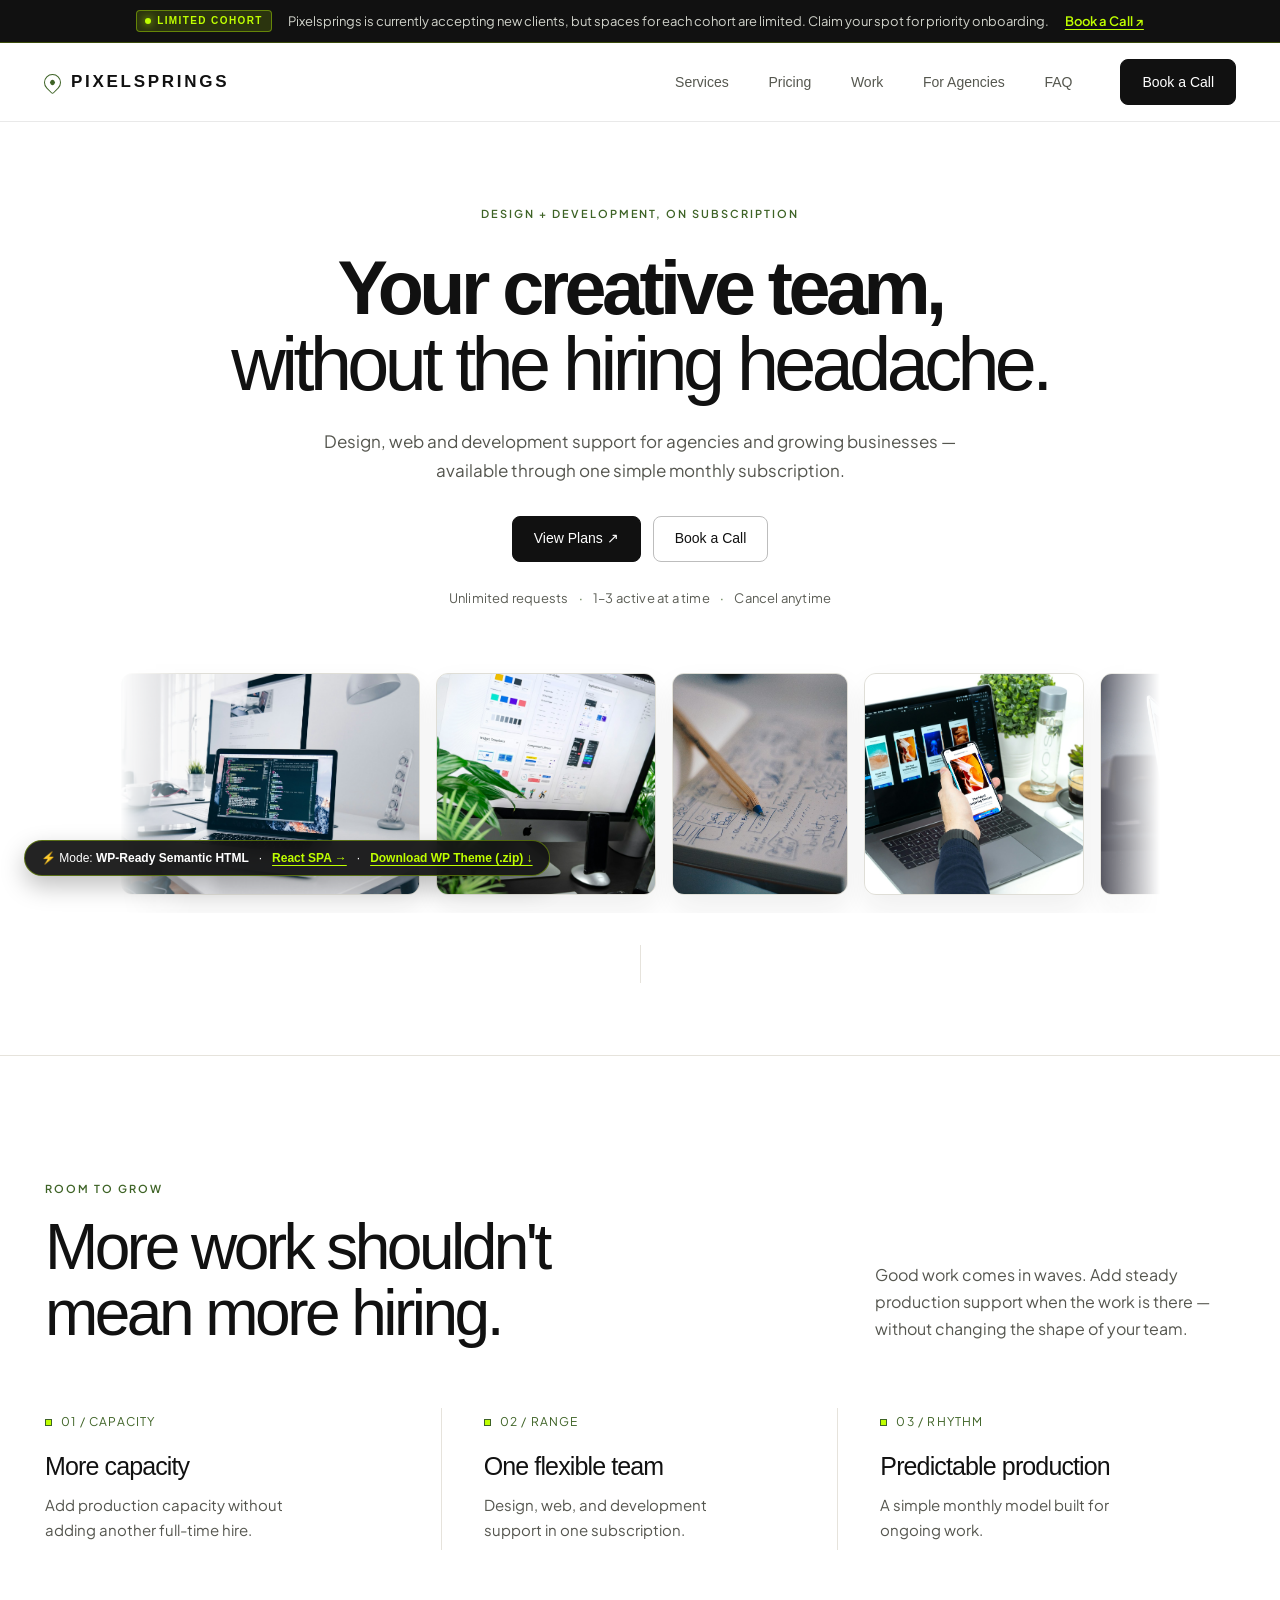
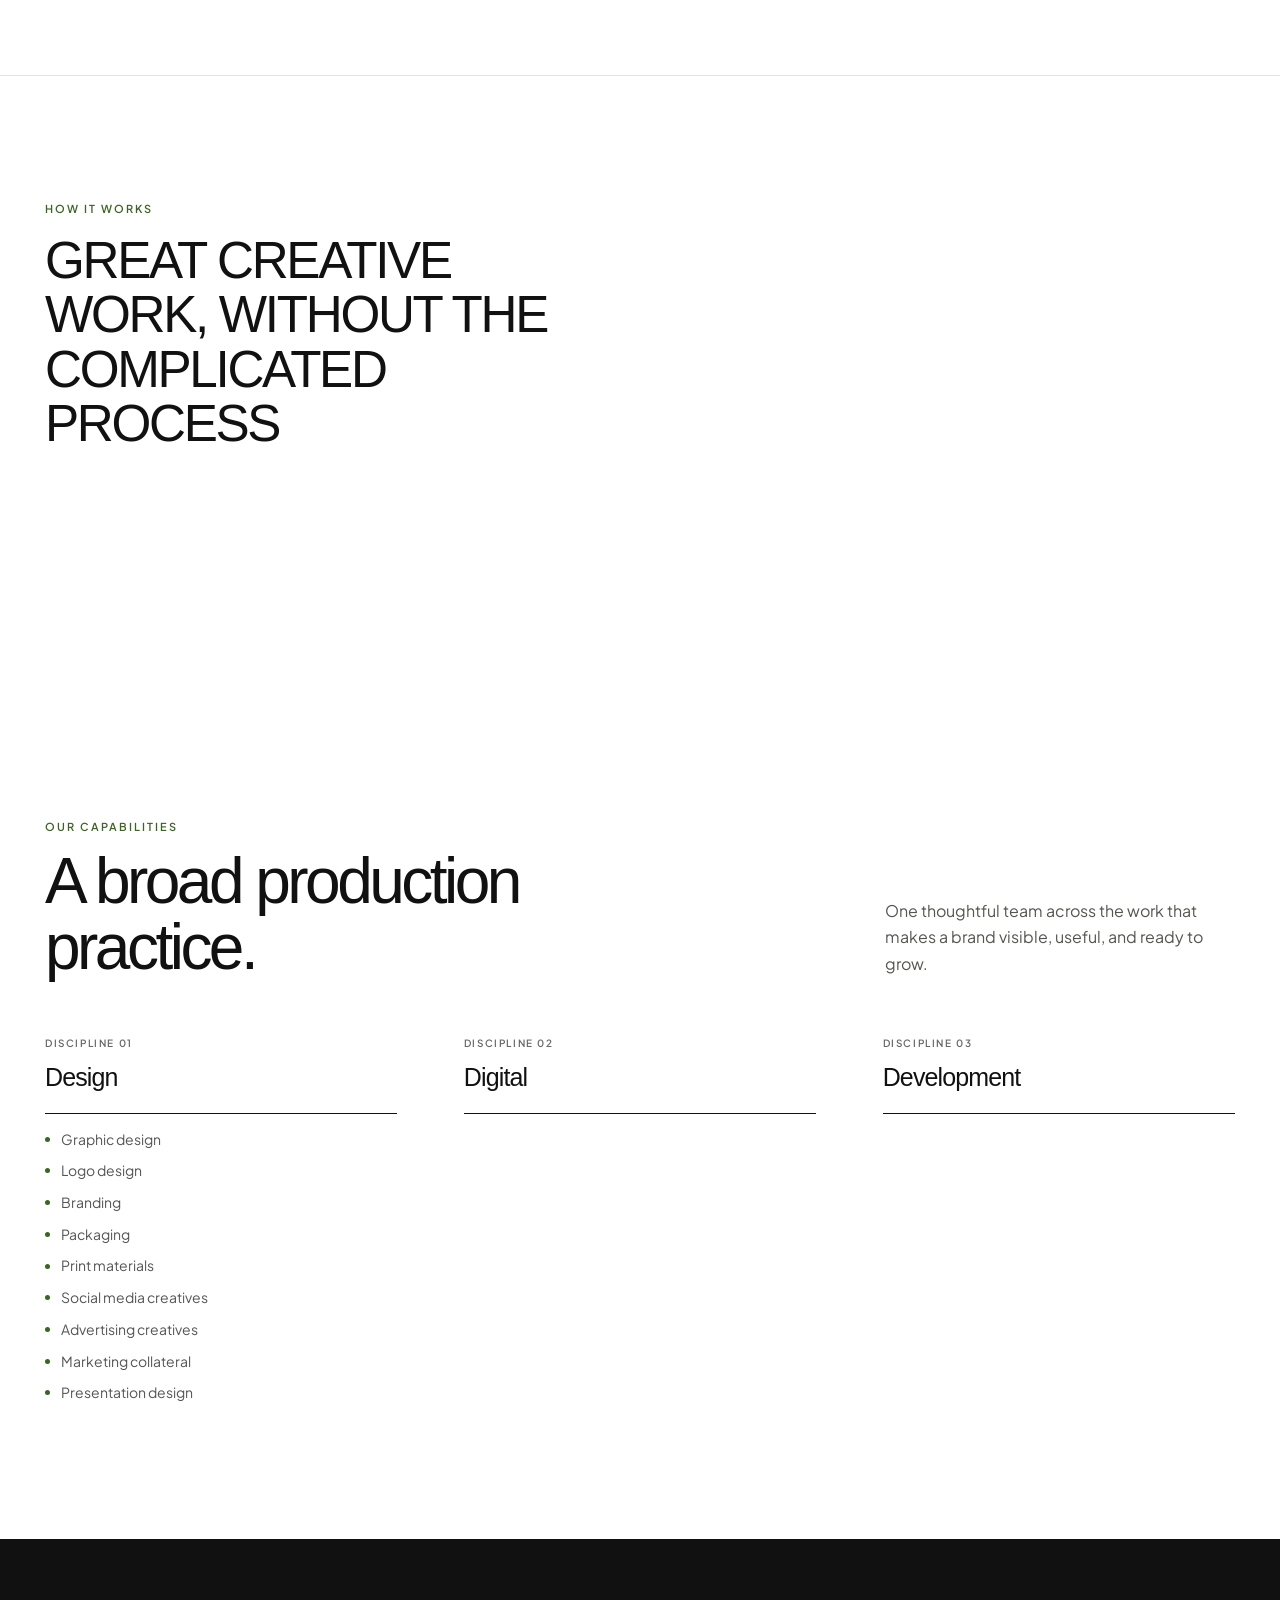
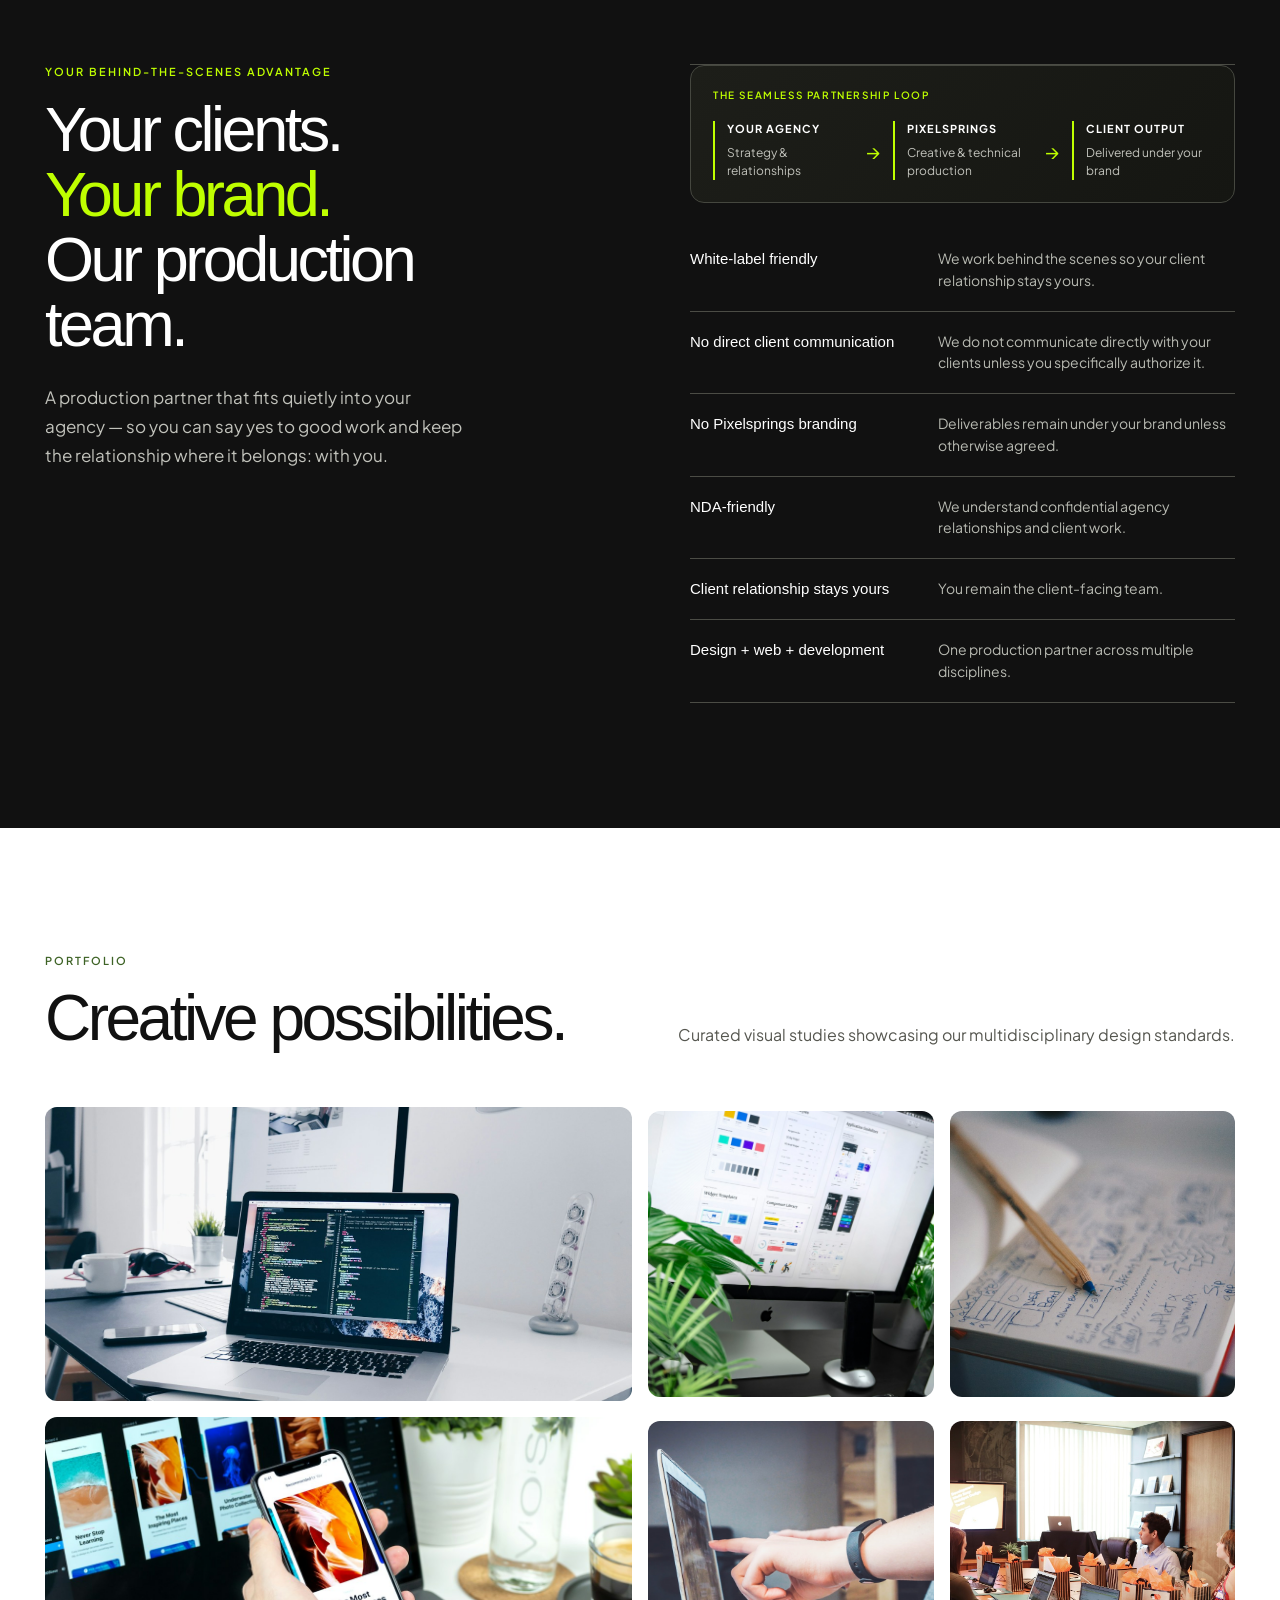
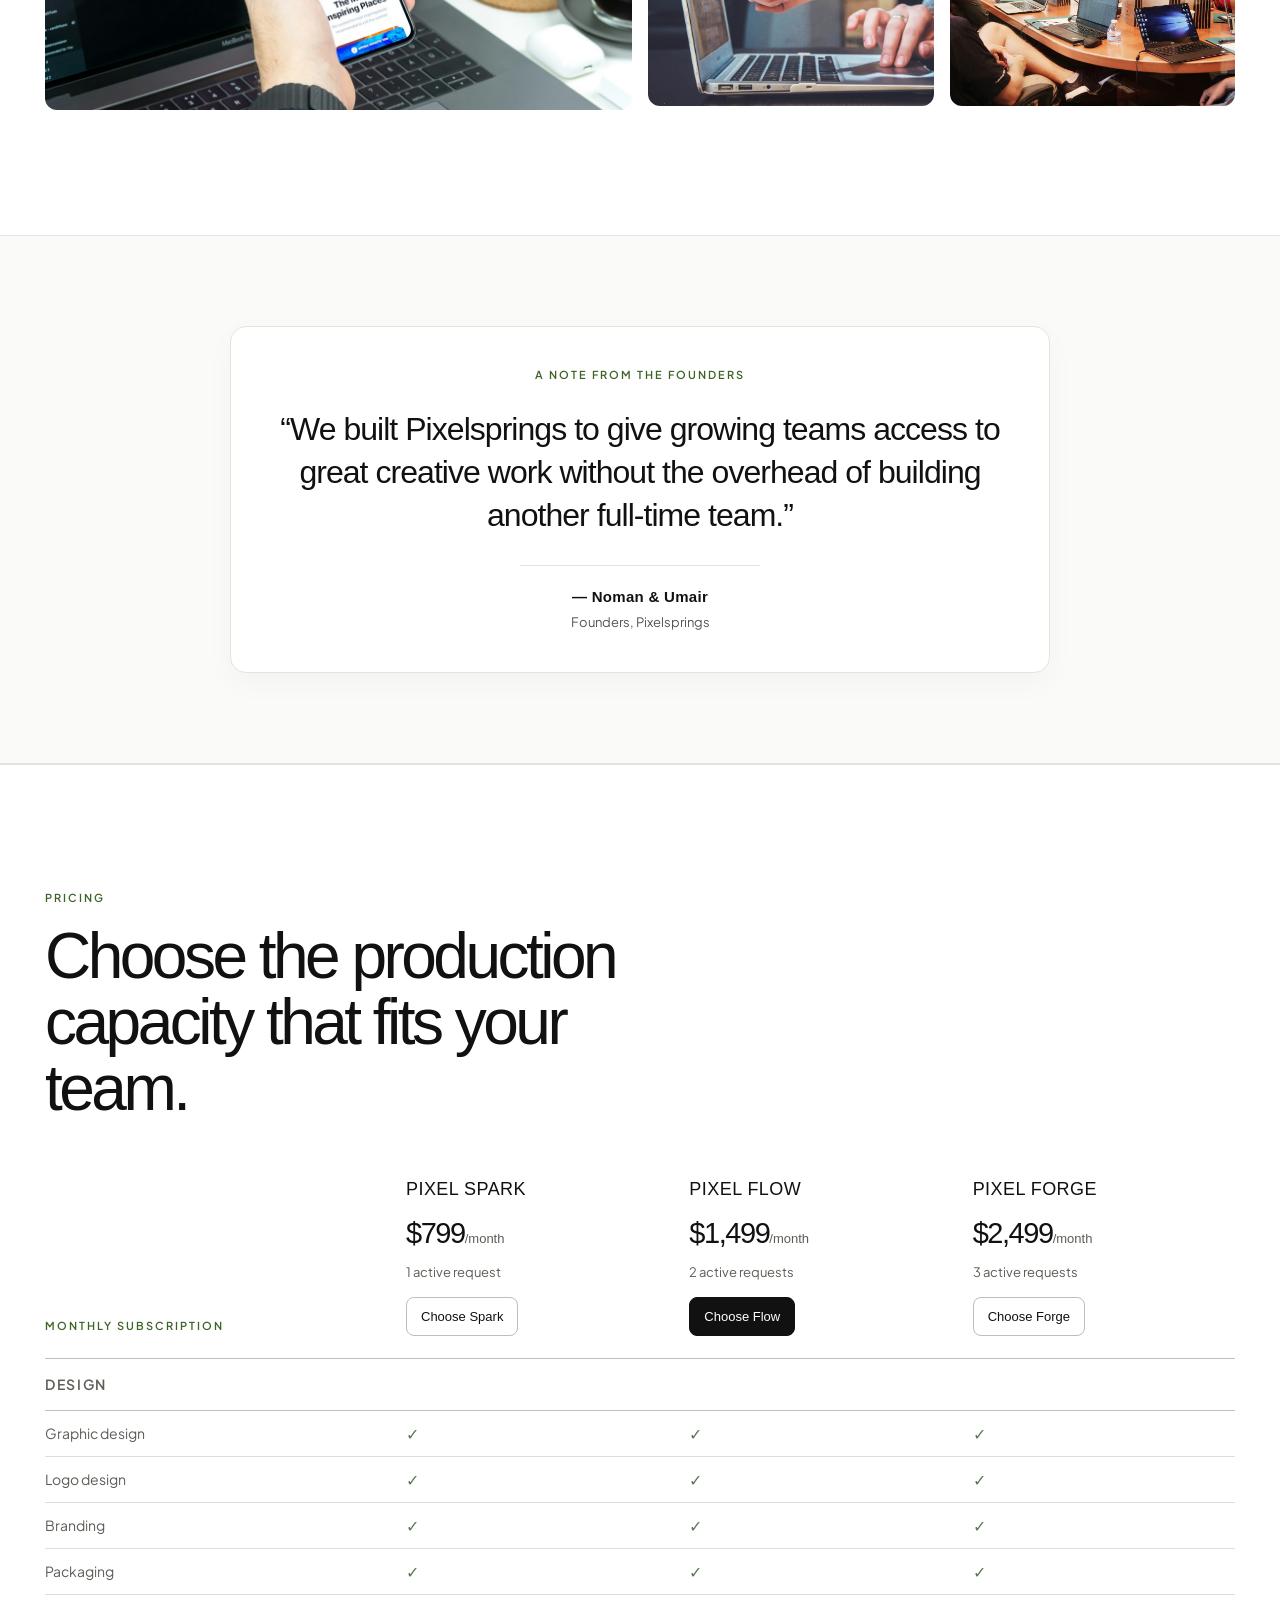
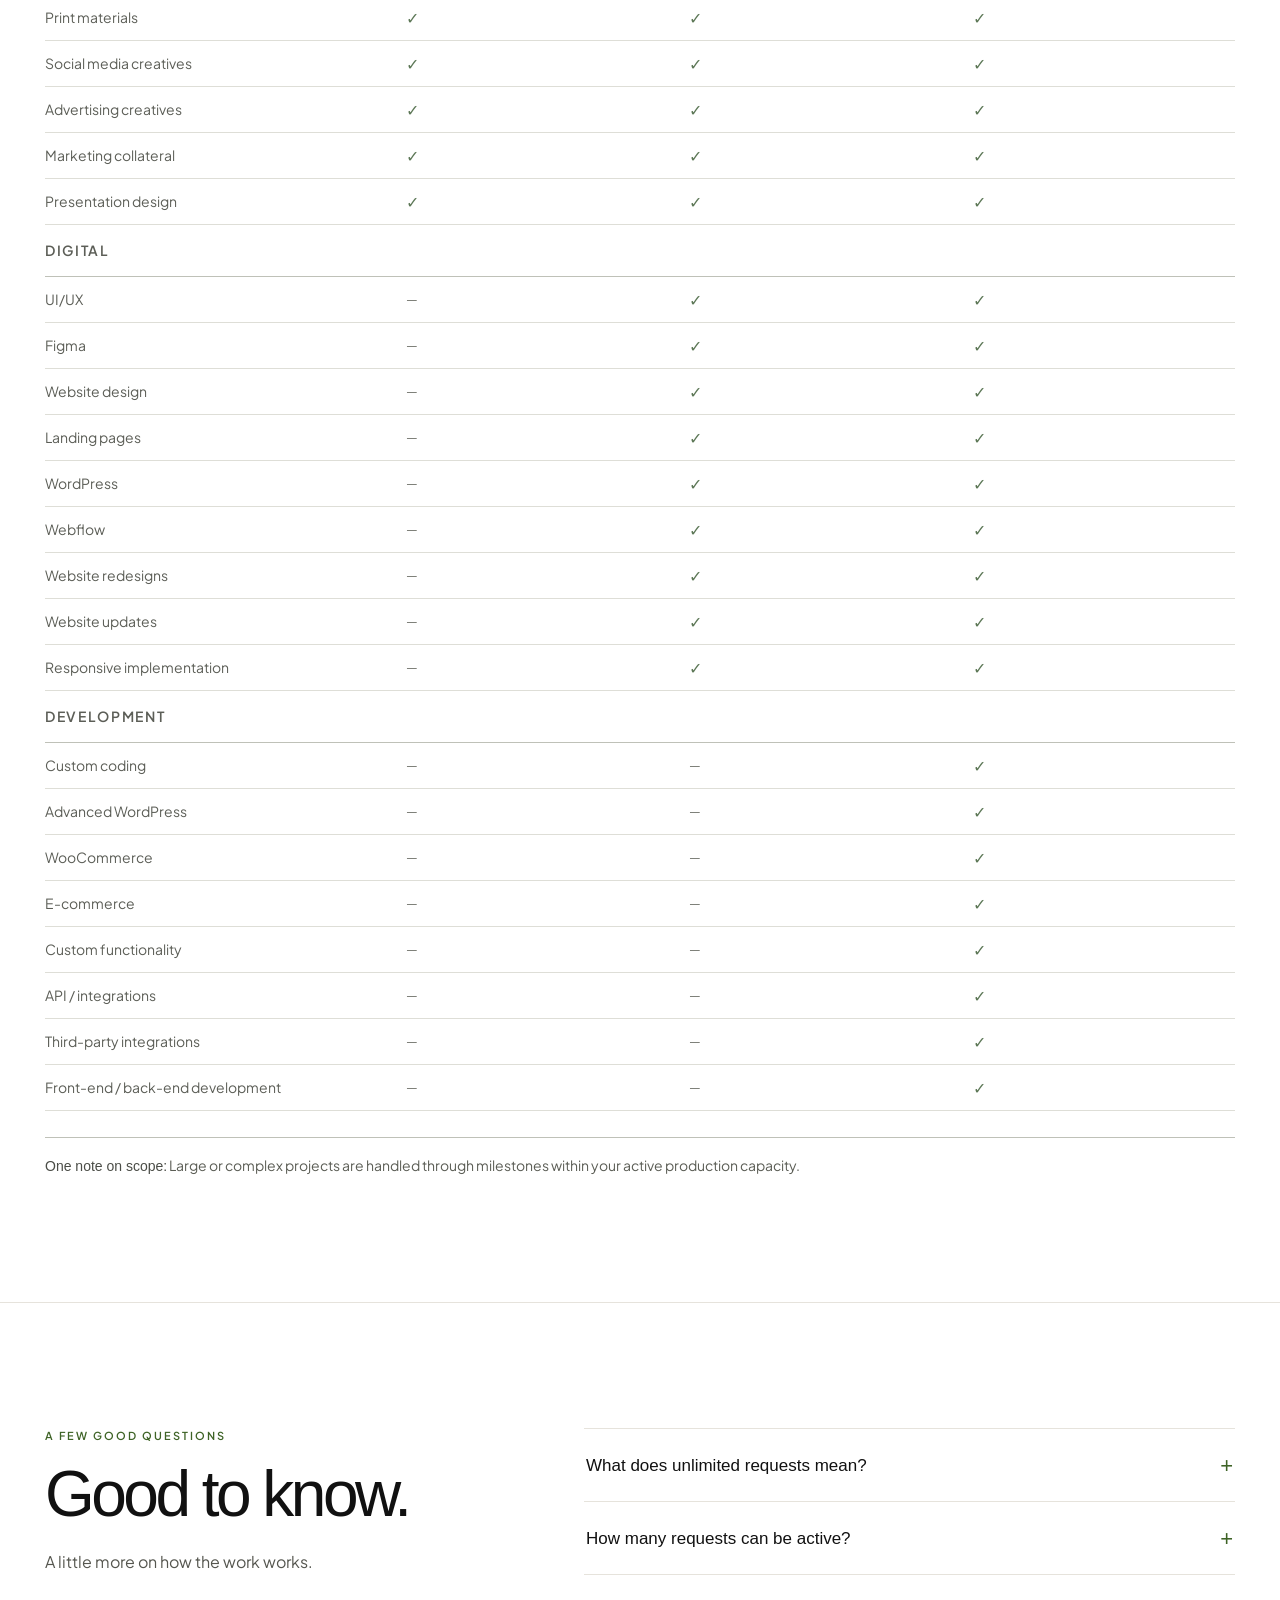
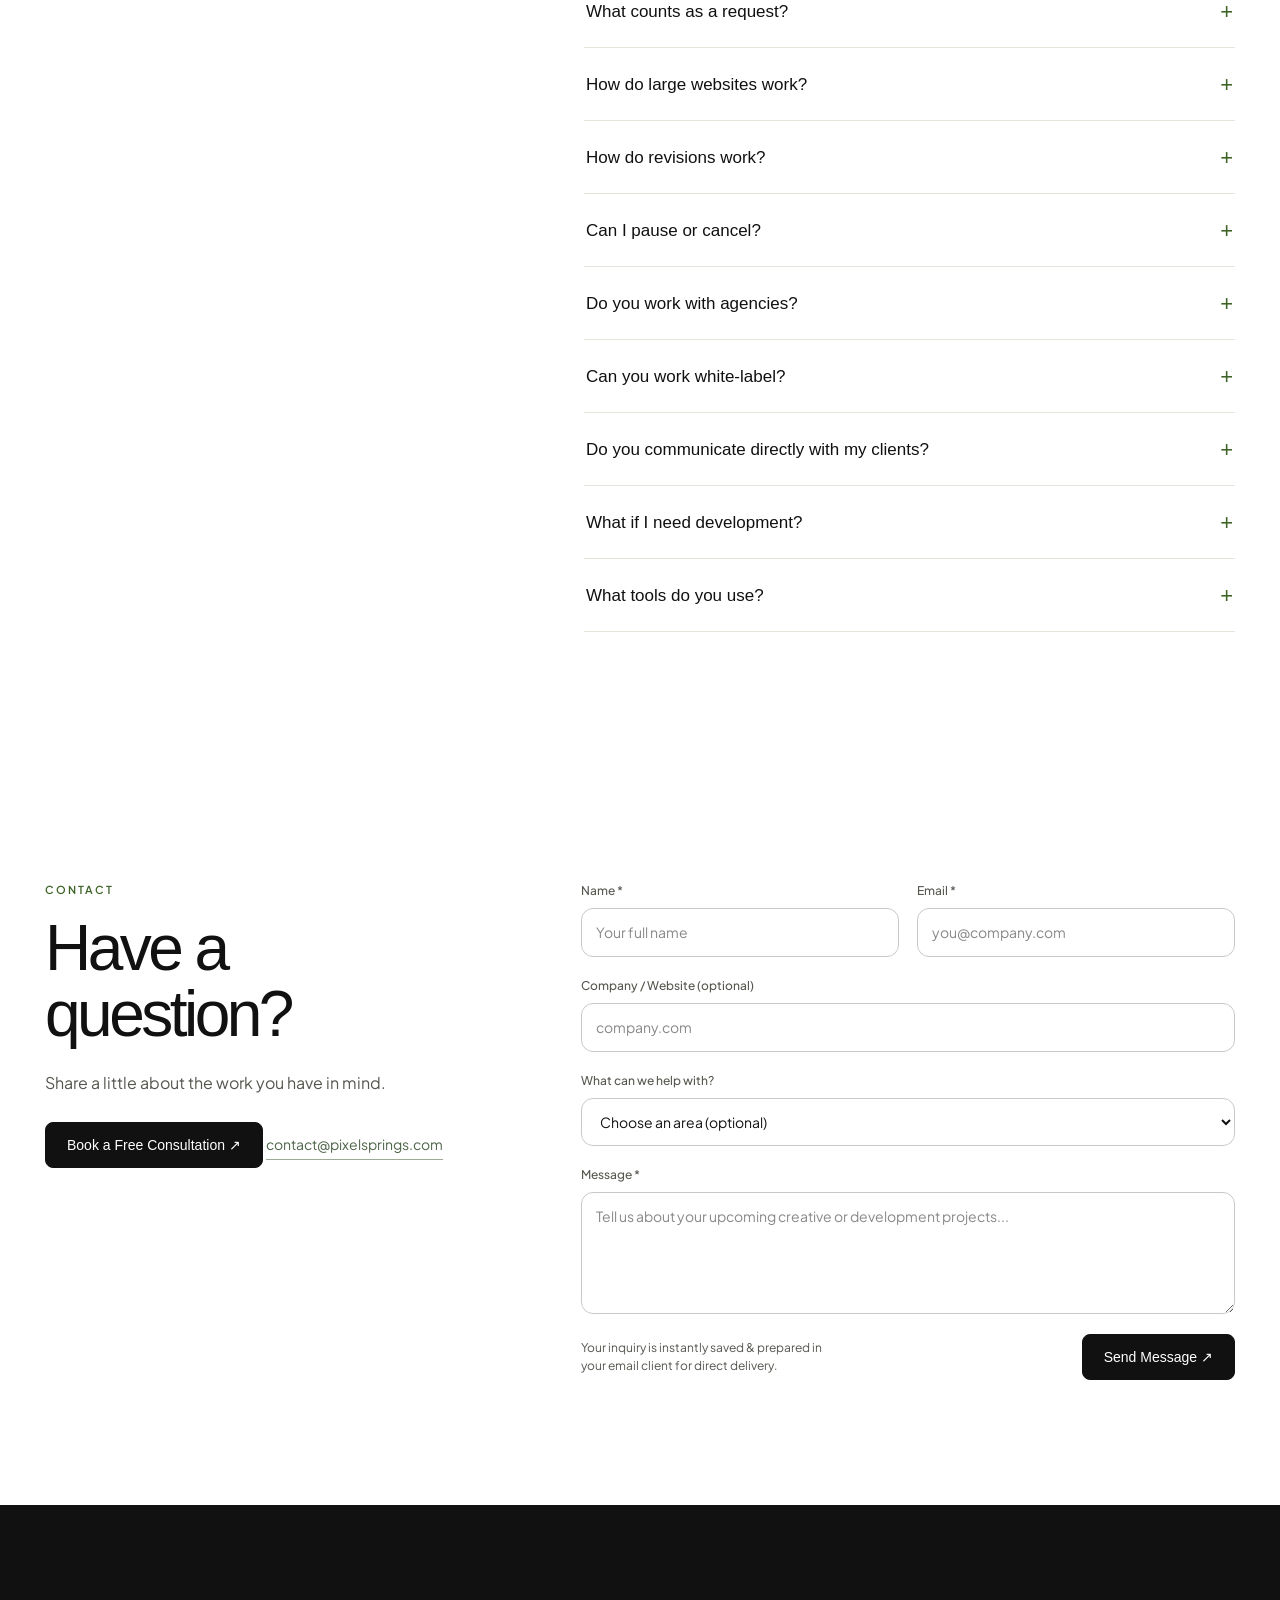
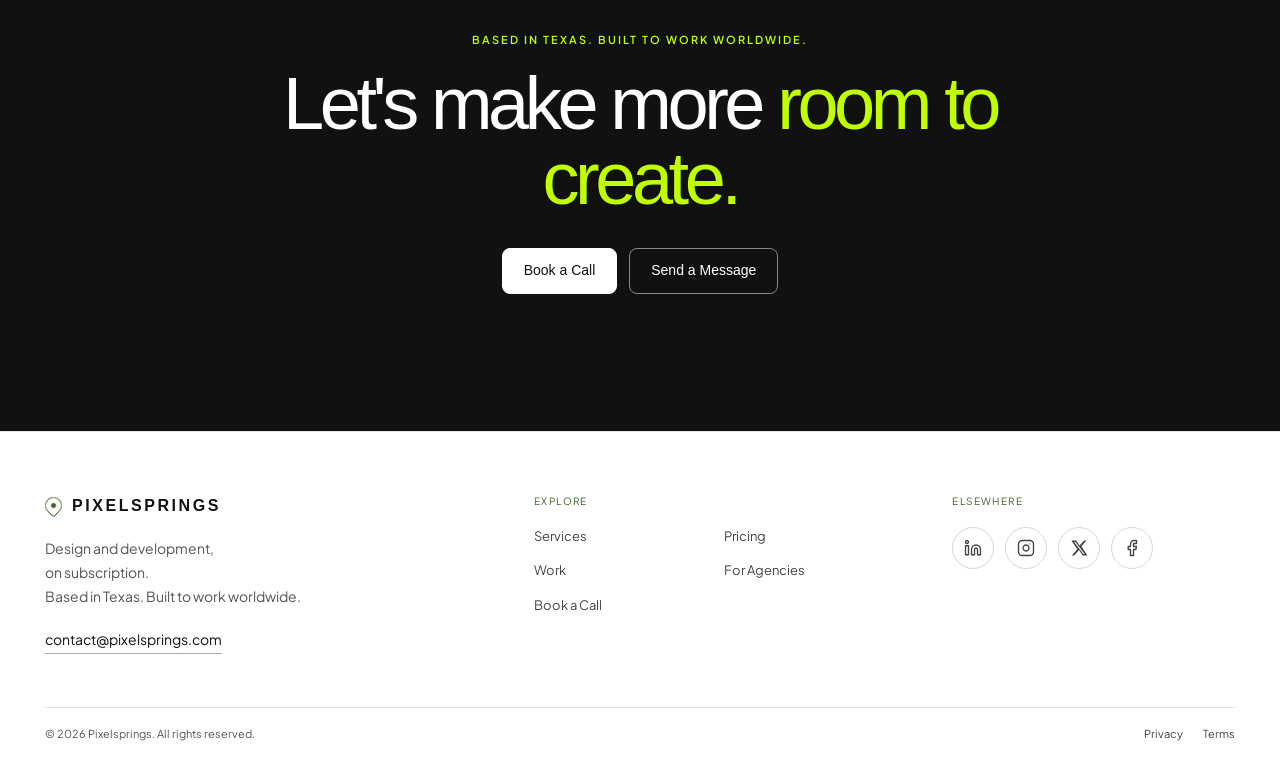
==== commit 280b7ac5: "Bundle installable pixelsprings-theme.zip and direct download link" ====
--- a/index.html
+++ b/index.html
@@ -309,7 +309,7 @@
         <div class="lightbox-inner" role="dialog" aria-modal="true" aria-label="Portfolio image preview">
           <button id="lightboxClose" class="lightbox-close" type="button" aria-label="Close project preview" data-testid="button-close-lightbox">×</button>
           <div class="project-art">
-            <img id="lightboxImg" alt="" src="">
+            <img id="lightboxImg" alt="" src="data:image/svg+xml,%3Csvg xmlns='http://www.w3.org/2000/svg' viewBox='0 0 1 1'%3E%3C/svg%3E">
           </div>
           <button id="lightboxPrev" class="lightbox-nav-btn lightbox-prev" type="button" aria-label="Previous image">‹</button>
           <button id="lightboxNext" class="lightbox-nav-btn lightbox-next" type="button" aria-label="Next image">›</button>
@@ -660,7 +660,9 @@
   <div class="version-switcher" role="status">
     <span>⚡ Mode: <strong>WP-Ready Semantic HTML</strong></span>
     <span>·</span>
-    <a href="./react-spa.html" title="View the original Vite + React 18 SPA bundle">View React 18 SPA →</a>
+    <a href="./react-spa.html" title="View the original Vite + React 18 SPA bundle">React SPA →</a>
+    <span>·</span>
+    <a href="./assets/pixelsprings-theme.zip" download title="Download the full WordPress theme (.zip)">Download WP Theme (.zip) ↓</a>
   </div>
 
   <!-- Client-Side Vanilla JS Interaction Engine -->
--- a/assets/custom.css
+++ b/assets/custom.css
@@ -1,4 +1,17 @@
 /* Pixelsprings Custom & WordPress-Ready Extensions */
+
+/* Accessibility: Hide skip link unless actively focused */
+.skip-link:not(:focus) {
+  position: absolute !important;
+  width: 1px !important;
+  height: 1px !important;
+  padding: 0 !important;
+  margin: -1px !important;
+  overflow: hidden !important;
+  clip: rect(0, 0, 0, 0) !important;
+  white-space: nowrap !important;
+  border: 0 !important;
+}
 
 /* Top Cohort Announcement Banner */
 .top-announcement-bar {
